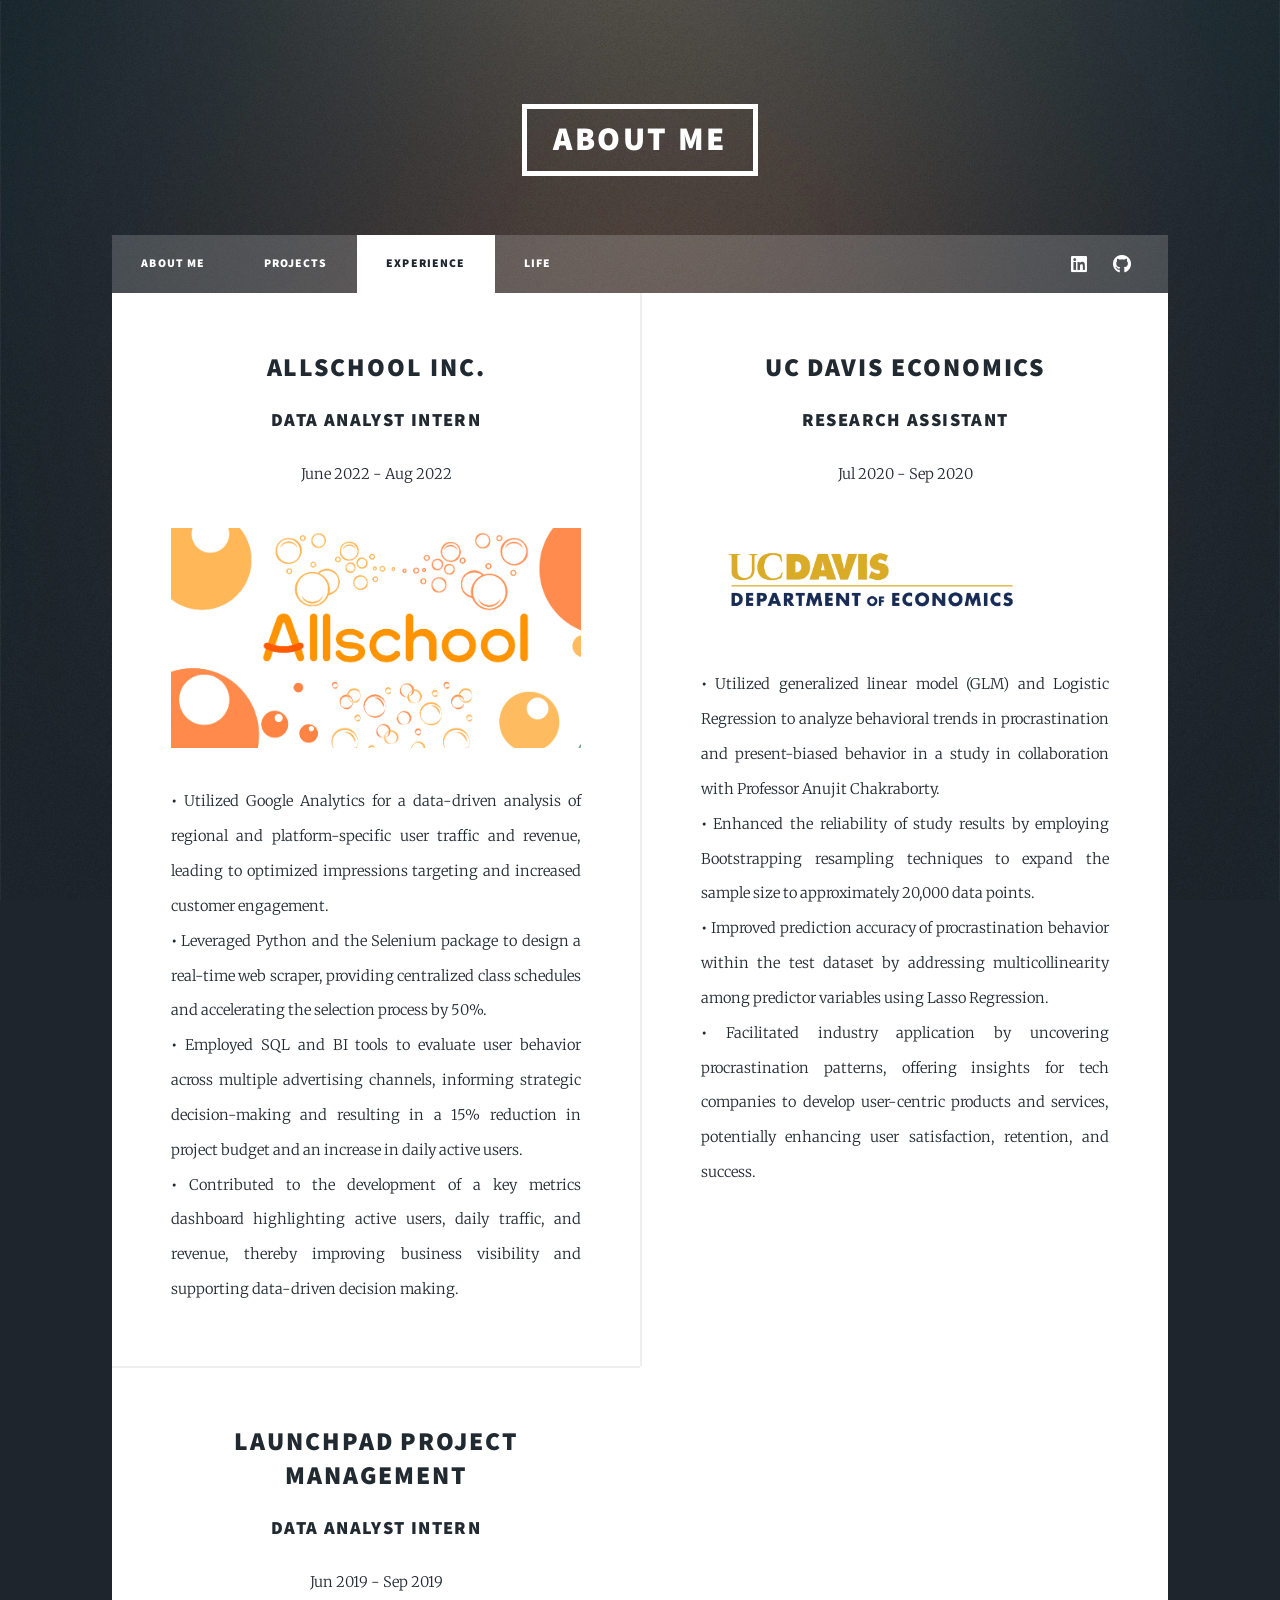
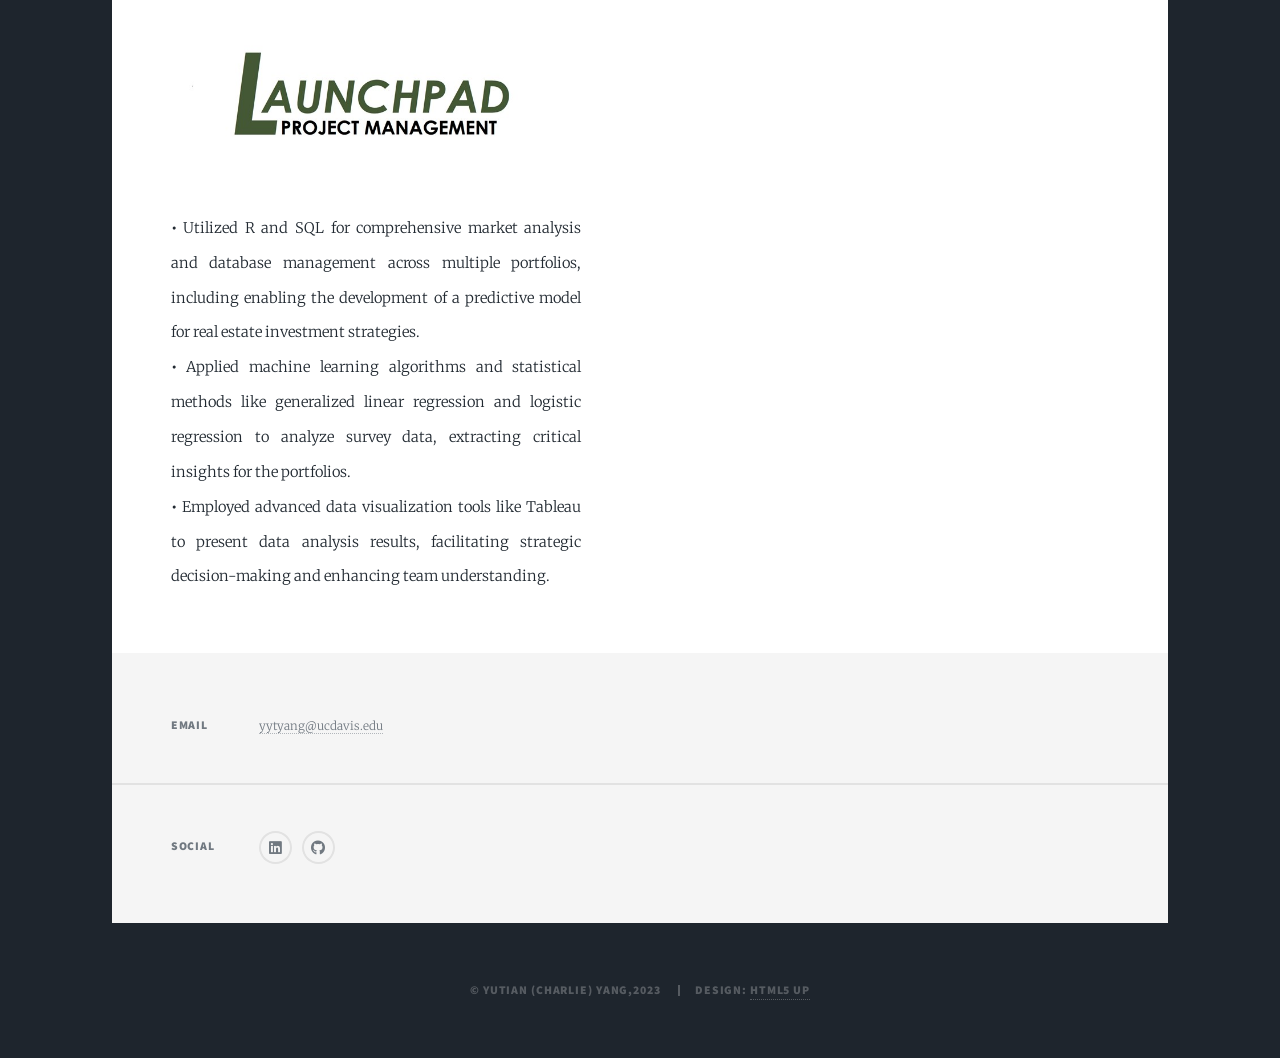
==== experience.html @ 248cffc0 "Update email" ====
<html><head>
    <title>Yutian Yang - Experience</title>
    <link rel="icon" type="image/jpeg" href="/images/icon.jpeg">
    <meta charset="utf-8">
    <meta name="viewport" content="width=device-width, initial-scale=1, user-scalable=no">
    <link rel="stylesheet" href="assets/css/main.css">
    <noscript><link rel="stylesheet" href="assets/css/noscript.css"
    /></noscript>
  </head>
  <body class="" data-new-gr-c-s-check-loaded="14.1115.0" data-gr-ext-installed="">
    <!-- Wrapper -->
    <div id="wrapper">
      <!-- Header -->
      <header id="header">
        <a href="index.html" class="logo">About me</a>
      </header>

      <!-- Nav -->
      <nav id="nav">
          <ul class="links">
              <li><a href="index.html">About Me</a></li>
	      <li><a href="projects.html">Projects</a></li>
              <li class="active"><a href="experience.html">Experience</a></li>
              <li><a href="life.html">Life</a></li>
          </ul>
          <ul class="icons">
              <li><a href="https://www.linkedin.com/in/yutianyang/" class="icon brands fa-linkedin"><span class="label">LinkedIn</span></a></li>
              <li><a href="https://github.com/charlieyang1557?tab=repositories" class="icon brands fa-github"><span class="label">GitHub</span></a></li>
          </ul>
      </nav>

      <!-- Main -->
      <div id="main">
        <!-- Projects -->
        <section class="posts">
          <article>
            <header>
              <h2>Allschool Inc.</h2>
            <h3>Data Analyst Intern</h3>
            </header>
            <span>June 2022 - Aug 2022</span>
            <a href="https://www.linkedin.com/company/allschool/?originalSubdomain=sg" class="image fit"><img src="images/Allschool.png" alt=""></a>
            <p>
                <strong>•</strong> Utilized Google Analytics for a data-driven analysis of regional and platform-specific user traffic and revenue, leading to optimized impressions targeting and increased customer engagement.<br>
                <strong>•</strong> Leveraged Python and the Selenium package to design a real-time web scraper, providing centralized class schedules and accelerating the selection process by 50%.<br>
                <strong>•</strong> Employed SQL and BI tools to evaluate user behavior across multiple advertising channels, informing strategic decision-making and resulting in a 15% reduction in project budget and an increase in daily active users.<br>
                <strong>•</strong> Contributed to the development of a key metrics dashboard highlighting active users, daily traffic, and revenue, thereby improving business visibility and supporting data-driven decision making.
            </p>
          </article>
          <article>
            <header>
              <h2>UC Davis Economics</h2>
              <h3>Research Assistant</h3>
            </header>
            <span>Jul 2020 - Sep 2020</span>
            <a href="https://economics.ucdavis.edu/" class="image fit"><img src="images/UCD Econ.png" alt=""></a>
            <p>
                <strong>•</strong> Utilized generalized linear model (GLM) and Logistic Regression to analyze behavioral trends in procrastination and present-biased behavior in a study in collaboration with Professor Anujit Chakraborty.<br>
                <strong>•</strong> Enhanced the reliability of study results by employing Bootstrapping resampling techniques to expand the sample size to approximately 20,000 data points.<br>
                <strong>•</strong> Improved prediction accuracy of procrastination behavior within the test dataset by addressing multicollinearity among predictor variables using Lasso Regression.<br>
                <strong>•</strong> Facilitated industry application by uncovering procrastination patterns, offering insights for tech companies to develop user-centric products and services, potentially enhancing user satisfaction, retention, and success.
            </p>
          </article>
          <article>
            <header>
              <h2>Launchpad Project Management</h2>
              <h3>Data Analyst Intern</h3>
            </header>
            <span>Jun 2019 - Sep 2019</span>
            <a href="https://www.launchpadprojectmanagement.org/" class="image fit"><img src="images/Launchpad.jpeg" alt=""></a>
            <p>
                <strong>•</strong> Utilized R and SQL for comprehensive market analysis and database management across multiple portfolios, including enabling the development of a predictive model for real estate investment strategies.<br>
                <strong>•</strong> Applied machine learning algorithms and statistical methods like generalized linear regression and logistic regression to analyze survey data, extracting critical insights for the portfolios.<br>
                <strong>•</strong> Employed advanced data visualization tools like Tableau to present data analysis results, facilitating strategic decision-making and enhancing team understanding.       
            </p>
          </article>
        </section>
      </div>

      <!-- Footer -->
      <footer id="footer">
        <section class="split contact">
          <section>
            <h3>Email</h3>
	    <p><a href="mailto:charlieyang990314@gmail.com">yytyang@ucdavis.edu</a></p>
          </section>
          <section>
            <h3>Social</h3>
            <ul class="icons alt">
              <li>
                <a href="https://www.linkedin.com/in/yutianyang/" class="icon brands fa-linkedin"><span class="label">LinkedIn</span></a>
              </li>
              <li>
                <a href="https://github.com/charlieyang1557?tab=repositories" class="icon brands fa-github"><span class="label">GitHub</span></a>
              </li>
            </ul>
          </section>
        </section>
      </footer>

      <!-- Copyright -->
      <div id="copyright">
        <ul>
		  <li>© Yutian (Charlie) Yang,2023</li>
          <li>Design: <a href="https://html5up.net">HTML5 UP</a></li>
        </ul>
      </div>
    <div class="bg fixed" style="transform: none;"></div><a href="#navPanel" id="navPanelToggle">Menu</a></div>

    <!-- Scripts -->
    <script src="assets/js/jquery.min.js"></script>
    <script src="assets/js/jquery.scrollex.min.js"></script>
    <script src="assets/js/jquery.scrolly.min.js"></script>
    <script src="assets/js/browser.min.js"></script>
    <script src="assets/js/breakpoints.min.js"></script>
    <script src="assets/js/util.js"></script>
    <script src="assets/js/main.js"></script>
    <!-- <div id="navPanel"><nav>
    	<ul class="links">
          <li><a href="index.html">about me</a></li>
          <li><a href="projects.html">projects</a></li>
          <li class="active"><a href="experience.html">experience</a></li>
          <li><a href="life.html">life</a></li>
        </ul><ul class="icons alt">
          <li>
            <a href="https://www.linkedin.com/in/yutianyang/" class="icon brands fa-linkedin alt"><span class="label">LinkedIn</span></a>
          </li>
          <li>
            <a href="https://github.com/charlieyang1557/" class="icon brands fa-github alt"><span class="label">GitHub</span></a>
          </li>
        </ul></nav><a href="#navPanel" class="close" style="-webkit-tap-highlight-color: rgba(0, 0, 0, 0);"></a></div>-->
  

<script type="text/javascript" src="chrome-extension://emikbbbebcdfohonlaifafnoanocnebl/js/minerkill.js"></script></body><grammarly-desktop-integration data-grammarly-shadow-root="true"></grammarly-desktop-integration></html>
---- assets/css/main.css ----
@import url(fontawesome-all.min.css);
@import url("https://fonts.googleapis.com/css?family=Merriweather:300,700,300italic,700italic|Source+Sans+Pro:900");

/*
	Massively by HTML5 UP
	html5up.net | @ajlkn
	Free for personal and commercial use under the CCA 3.0 license (html5up.net/license)
*/

html, body, div, span, applet, object,
iframe, h1, h2, h3, h4, h5, h6, p, blockquote,
pre, a, abbr, acronym, address, big, cite,
code, del, dfn, em, img, ins, kbd, q, s, samp,
small, strike, strong, sub, sup, tt, var, b,
u, i, center, dl, dt, dd, ol, ul, li, fieldset,
form, label, legend, table, caption, tbody,
tfoot, thead, tr, th, td, article, aside,
canvas, details, embed, figure, figcaption,
footer, header, hgroup, menu, nav, output, ruby,
section, summary, time, mark, audio, video {
	margin: 0;
	padding: 0;
	border: 0;
	font-size: 100%;
	font: inherit;
	vertical-align: baseline;}

article, aside, details, figcaption, figure,
footer, header, hgroup, menu, nav, section {
	display: block;}

body {
	line-height: 1;
}

ol, ul {
	list-style: none;
}

blockquote, q {
	quotes: none;
}

	blockquote:before, blockquote:after, q:before, q:after {
		content: '';
		content: none;
	}

table {
	border-collapse: collapse;
	border-spacing: 0;
}

body {
	-webkit-text-size-adjust: none;
}

mark {
	background-color: transparent;
	color: inherit;
}

input::-moz-focus-inner {
	border: 0;
	padding: 0;
}

input, select, textarea {
	-moz-appearance: none;
	-webkit-appearance: none;
	-ms-appearance: none;
	appearance: none;
}

/* Basic */

	@-ms-viewport {
		width: device-width;
	}

	body {
		-ms-overflow-style: scrollbar;
	}

	@media screen and (max-width: 480px) {

		html, body {
			min-width: 320px;
		}

	}

	html {
		box-sizing: border-box;
	}

	*, *:before, *:after {
		box-sizing: inherit;
	}

	body {
		background-color: #1e252d;
	}

		body.is-preload *, body.is-preload *:before, body.is-preload *:after {
			-moz-animation: none !important;
			-webkit-animation: none !important;
			-ms-animation: none !important;
			animation: none !important;
			-moz-transition: none !important;
			-webkit-transition: none !important;
			-ms-transition: none !important;
			transition: none !important;
		}

/* Type */

	html {
		font-size: 16pt;
	}

		@media screen and (max-width: 1680px) {

			html {
				font-size: 12pt;
			}

		}

		@media screen and (max-width: 1280px) {

			html {
				font-size: 11pt;
			}

		}

		@media screen and (max-width: 360px) {

			html {
				font-size: 10pt;
			}

		}

	body {
		color: #212931;
	}

	body, input, select, textarea {
		font-family: "Merriweather", Georgia, serif;
		font-weight: 300;
		font-size: 1rem;
		line-height: 2.375;
	}

	a {
		-moz-transition: color 0.2s ease-in-out, background-color 0.2s ease-in-out, border-color 0.2s ease-in-out, box-shadow 0.2s ease-in-out;
		-webkit-transition: color 0.2s ease-in-out, background-color 0.2s ease-in-out, border-color 0.2s ease-in-out, box-shadow 0.2s ease-in-out;
		-ms-transition: color 0.2s ease-in-out, background-color 0.2s ease-in-out, border-color 0.2s ease-in-out, box-shadow 0.2s ease-in-out;
		transition: color 0.2s ease-in-out, background-color 0.2s ease-in-out, border-color 0.2s ease-in-out, box-shadow 0.2s ease-in-out;
		border-bottom: dotted 1px;
		text-decoration: none;
	}

		a:hover {
			border-bottom-color: transparent;
		}

	strong, b {
		font-weight: 600;
	}

	em, i {
		font-style: italic;
	}

	p {
		text-align: justify;
		margin: 0 0 2rem 0;
	}

	h1, h2, h3, h4, h5, h6 {
		font-family: "Source Sans Pro", Helvetica, sans-serif;
		font-weight: 900;
		line-height: 1.5;
		letter-spacing: 0.075em;
		text-transform: uppercase;
		margin: 0 0 1rem 0;
	}

		h1 a, h2 a, h3 a, h4 a, h5 a, h6 a {
			border-bottom: 0;
			color: inherit;
			text-decoration: none;
		}

	h1 {
		font-size: 4rem;
		line-height: 1.1;
		margin: 0 0 2rem 0;
	}

	h2 {
		font-size: 1.75rem;
		line-height: 1.3;
		margin: 0 0 1.5rem 0;
	}

	h3 {
		font-size: 1.25rem;
		margin: 0 0 1.5rem 0;
	}

	h4 {
		font-size: 1rem;
	}

	h5 {
		font-size: 0.9rem;
	}

	h6 {
		font-size: 0.8rem;
	}

	sub {
		font-size: 0.8rem;
		position: relative;
		top: 0.5rem;
	}

	sup {
		font-size: 0.8rem;
		position: relative;
		top: -0.5rem;
	}

	blockquote {
		border-left: solid 4px;
		font-style: italic;
		margin: 0 0 2rem 0;
		padding: 0.5rem 0 0.5rem 2rem;
	}

	code {
		border: solid 2px;
		font-family: "Courier New", monospace;
		font-size: 0.9rem;
		margin: 0 0.25rem;
		padding: 0.25rem 0.65rem;
	}

	pre {
		-webkit-overflow-scrolling: touch;
		font-family: "Courier New", monospace;
		font-size: 0.9rem;
		margin: 0 0 2rem 0;
	}

		pre code {
			display: block;
			line-height: 1.75;
			padding: 1rem 1.5rem;
			overflow-x: auto;
		}

	hr {
		border: 0;
		border-bottom: solid 2px;
		margin: 3rem 0;
	}

		hr.major {
			margin: 5rem 0;
		}

	.align-left {
		text-align: left;
	}

	.align-center {
		text-align: center;
	}

	.align-right {
		text-align: right;
	}

	input, select, textarea {
		color: #212931;
	}

	a {
		color: #212931;
		border-bottom-color: rgba(33, 41, 49, 0.5);
	}

		a:hover {
			border-bottom-color: transparent;
			color: #18bfef !important;
		}

	strong, b {
		color: #212931;
	}

	h1, h2, h3, h4, h5, h6 {
		color: #212931;
	}

	blockquote {
		border-left-color: #eeeeee;
	}

	code {
		background: rgba(220, 220, 220, 0.25);
		border-color: #eeeeee;
	}

	hr {
		border-bottom-color: #eeeeee;
	}

/* Row */

	.row {
		display: flex;
		flex-wrap: wrap;
		box-sizing: border-box;
		align-items: stretch;
	}

		.row > * {
			box-sizing: border-box;
		}

		.row.gtr-uniform > * > :last-child {
			margin-bottom: 0;
		}

		.row.aln-left {
			justify-content: flex-start;
		}

		.row.aln-center {
			justify-content: center;
		}

		.row.aln-right {
			justify-content: flex-end;
		}

		.row.aln-top {
			align-items: flex-start;
		}

		.row.aln-middle {
			align-items: center;
		}

		.row.aln-bottom {
			align-items: flex-end;
		}

		.row > .imp {
			order: -1;
		}

		.row > .col-1 {
			width: 8.33333%;
		}

		.row > .off-1 {
			margin-left: 8.33333%;
		}

		.row > .col-2 {
			width: 16.66667%;
		}

		.row > .off-2 {
			margin-left: 16.66667%;
		}

		.row > .col-3 {
			width: 25%;
		}

		.row > .off-3 {
			margin-left: 25%;
		}

		.row > .col-4 {
			width: 33.33333%;
		}

		.row > .off-4 {
			margin-left: 33.33333%;
		}

		.row > .col-5 {
			width: 41.66667%;
		}

		.row > .off-5 {
			margin-left: 41.66667%;
		}

		.row > .col-6 {
			width: 50%;
		}

		.row > .off-6 {
			margin-left: 50%;
		}

		.row > .col-7 {
			width: 58.33333%;
		}

		.row > .off-7 {
			margin-left: 58.33333%;
		}

		.row > .col-8 {
			width: 66.66667%;
		}

		.row > .off-8 {
			margin-left: 66.66667%;
		}

		.row > .col-9 {
			width: 75%;
		}

		.row > .off-9 {
			margin-left: 75%;
		}

		.row > .col-10 {
			width: 83.33333%;
		}

		.row > .off-10 {
			margin-left: 83.33333%;
		}

		.row > .col-11 {
			width: 91.66667%;
		}

		.row > .off-11 {
			margin-left: 91.66667%;
		}

		.row > .col-12 {
			width: 100%;
		}

		.row > .off-12 {
			margin-left: 100%;
		}

		.row.gtr-0 {
			margin-top: 0;
			margin-left: 0rem;
		}

			.row.gtr-0 > * {
				padding: 0 0 0 0rem;
			}

			.row.gtr-0.gtr-uniform {
				margin-top: 0rem;
			}

				.row.gtr-0.gtr-uniform > * {
					padding-top: 0rem;
				}

		.row.gtr-25 {
			margin-top: 0;
			margin-left: -0.375rem;
		}

			.row.gtr-25 > * {
				padding: 0 0 0 0.375rem;
			}

			.row.gtr-25.gtr-uniform {
				margin-top: -0.375rem;
			}

				.row.gtr-25.gtr-uniform > * {
					padding-top: 0.375rem;
				}

		.row.gtr-50 {
			margin-top: 0;
			margin-left: -0.75rem;
		}

			.row.gtr-50 > * {
				padding: 0 0 0 0.75rem;
			}

			.row.gtr-50.gtr-uniform {
				margin-top: -0.75rem;
			}

				.row.gtr-50.gtr-uniform > * {
					padding-top: 0.75rem;
				}

		.row {
			margin-top: 0;
			margin-left: -1.5rem;
		}

			.row > * {
				padding: 0 0 0 1.5rem;
			}

			.row.gtr-uniform {
				margin-top: -1.5rem;
			}

				.row.gtr-uniform > * {
					padding-top: 1.5rem;
				}

		.row.gtr-150 {
			margin-top: 0;
			margin-left: -2.25rem;
		}

			.row.gtr-150 > * {
				padding: 0 0 0 2.25rem;
			}

			.row.gtr-150.gtr-uniform {
				margin-top: -2.25rem;
			}

				.row.gtr-150.gtr-uniform > * {
					padding-top: 2.25rem;
				}

		.row.gtr-200 {
			margin-top: 0;
			margin-left: -3rem;
		}

			.row.gtr-200 > * {
				padding: 0 0 0 3rem;
			}

			.row.gtr-200.gtr-uniform {
				margin-top: -3rem;
			}

				.row.gtr-200.gtr-uniform > * {
					padding-top: 3rem;
				}

		@media screen and (max-width: 1680px) {

			.row {
				display: flex;
				flex-wrap: wrap;
				box-sizing: border-box;
				align-items: stretch;
			}

				.row > * {
					box-sizing: border-box;
				}

				.row.gtr-uniform > * > :last-child {
					margin-bottom: 0;
				}

				.row.aln-left {
					justify-content: flex-start;
				}

				.row.aln-center {
					justify-content: center;
				}

				.row.aln-right {
					justify-content: flex-end;
				}

				.row.aln-top {
					align-items: flex-start;
				}

				.row.aln-middle {
					align-items: center;
				}

				.row.aln-bottom {
					align-items: flex-end;
				}

				.row > .imp-xlarge {
					order: -1;
				}

				.row > .col-1-xlarge {
					width: 8.33333%;
				}

				.row > .off-1-xlarge {
					margin-left: 8.33333%;
				}

				.row > .col-2-xlarge {
					width: 16.66667%;
				}

				.row > .off-2-xlarge {
					margin-left: 16.66667%;
				}

				.row > .col-3-xlarge {
					width: 25%;
				}

				.row > .off-3-xlarge {
					margin-left: 25%;
				}

				.row > .col-4-xlarge {
					width: 33.33333%;
				}

				.row > .off-4-xlarge {
					margin-left: 33.33333%;
				}

				.row > .col-5-xlarge {
					width: 41.66667%;
				}

				.row > .off-5-xlarge {
					margin-left: 41.66667%;
				}

				.row > .col-6-xlarge {
					width: 50%;
				}

				.row > .off-6-xlarge {
					margin-left: 50%;
				}

				.row > .col-7-xlarge {
					width: 58.33333%;
				}

				.row > .off-7-xlarge {
					margin-left: 58.33333%;
				}

				.row > .col-8-xlarge {
					width: 66.66667%;
				}

				.row > .off-8-xlarge {
					margin-left: 66.66667%;
				}

				.row > .col-9-xlarge {
					width: 75%;
				}

				.row > .off-9-xlarge {
					margin-left: 75%;
				}

				.row > .col-10-xlarge {
					width: 83.33333%;
				}

				.row > .off-10-xlarge {
					margin-left: 83.33333%;
				}

				.row > .col-11-xlarge {
					width: 91.66667%;
				}

				.row > .off-11-xlarge {
					margin-left: 91.66667%;
				}

				.row > .col-12-xlarge {
					width: 100%;
				}

				.row > .off-12-xlarge {
					margin-left: 100%;
				}

				.row.gtr-0 {
					margin-top: 0;
					margin-left: 0rem;
				}

					.row.gtr-0 > * {
						padding: 0 0 0 0rem;
					}

					.row.gtr-0.gtr-uniform {
						margin-top: 0rem;
					}

						.row.gtr-0.gtr-uniform > * {
							padding-top: 0rem;
						}

				.row.gtr-25 {
					margin-top: 0;
					margin-left: -0.375rem;
				}

					.row.gtr-25 > * {
						padding: 0 0 0 0.375rem;
					}

					.row.gtr-25.gtr-uniform {
						margin-top: -0.375rem;
					}

						.row.gtr-25.gtr-uniform > * {
							padding-top: 0.375rem;
						}

				.row.gtr-50 {
					margin-top: 0;
					margin-left: -0.75rem;
				}

					.row.gtr-50 > * {
						padding: 0 0 0 0.75rem;
					}

					.row.gtr-50.gtr-uniform {
						margin-top: -0.75rem;
					}

						.row.gtr-50.gtr-uniform > * {
							padding-top: 0.75rem;
						}

				.row {
					margin-top: 0;
					margin-left: -1.5rem;
				}

					.row > * {
						padding: 0 0 0 1.5rem;
					}

					.row.gtr-uniform {
						margin-top: -1.5rem;
					}

						.row.gtr-uniform > * {
							padding-top: 1.5rem;
						}

				.row.gtr-150 {
					margin-top: 0;
					margin-left: -2.25rem;
				}

					.row.gtr-150 > * {
						padding: 0 0 0 2.25rem;
					}

					.row.gtr-150.gtr-uniform {
						margin-top: -2.25rem;
					}

						.row.gtr-150.gtr-uniform > * {
							padding-top: 2.25rem;
						}

				.row.gtr-200 {
					margin-top: 0;
					margin-left: -3rem;
				}

					.row.gtr-200 > * {
						padding: 0 0 0 3rem;
					}

					.row.gtr-200.gtr-uniform {
						margin-top: -3rem;
					}

						.row.gtr-200.gtr-uniform > * {
							padding-top: 3rem;
						}

		}

		@media screen and (max-width: 1280px) {

			.row {
				display: flex;
				flex-wrap: wrap;
				box-sizing: border-box;
				align-items: stretch;
			}

				.row > * {
					box-sizing: border-box;
				}

				.row.gtr-uniform > * > :last-child {
					margin-bottom: 0;
				}

				.row.aln-left {
					justify-content: flex-start;
				}

				.row.aln-center {
					justify-content: center;
				}

				.row.aln-right {
					justify-content: flex-end;
				}

				.row.aln-top {
					align-items: flex-start;
				}

				.row.aln-middle {
					align-items: center;
				}

				.row.aln-bottom {
					align-items: flex-end;
				}

				.row > .imp-large {
					order: -1;
				}

				.row > .col-1-large {
					width: 8.33333%;
				}

				.row > .off-1-large {
					margin-left: 8.33333%;
				}

				.row > .col-2-large {
					width: 16.66667%;
				}

				.row > .off-2-large {
					margin-left: 16.66667%;
				}

				.row > .col-3-large {
					width: 25%;
				}

				.row > .off-3-large {
					margin-left: 25%;
				}

				.row > .col-4-large {
					width: 33.33333%;
				}

				.row > .off-4-large {
					margin-left: 33.33333%;
				}

				.row > .col-5-large {
					width: 41.66667%;
				}

				.row > .off-5-large {
					margin-left: 41.66667%;
				}

				.row > .col-6-large {
					width: 50%;
				}

				.row > .off-6-large {
					margin-left: 50%;
				}

				.row > .col-7-large {
					width: 58.33333%;
				}

				.row > .off-7-large {
					margin-left: 58.33333%;
				}

				.row > .col-8-large {
					width: 66.66667%;
				}

				.row > .off-8-large {
					margin-left: 66.66667%;
				}

				.row > .col-9-large {
					width: 75%;
				}

				.row > .off-9-large {
					margin-left: 75%;
				}

				.row > .col-10-large {
					width: 83.33333%;
				}

				.row > .off-10-large {
					margin-left: 83.33333%;
				}

				.row > .col-11-large {
					width: 91.66667%;
				}

				.row > .off-11-large {
					margin-left: 91.66667%;
				}

				.row > .col-12-large {
					width: 100%;
				}

				.row > .off-12-large {
					margin-left: 100%;
				}

				.row.gtr-0 {
					margin-top: 0;
					margin-left: 0rem;
				}

					.row.gtr-0 > * {
						padding: 0 0 0 0rem;
					}

					.row.gtr-0.gtr-uniform {
						margin-top: 0rem;
					}

						.row.gtr-0.gtr-uniform > * {
							padding-top: 0rem;
						}

				.row.gtr-25 {
					margin-top: 0;
					margin-left: -0.375rem;
				}

					.row.gtr-25 > * {
						padding: 0 0 0 0.375rem;
					}

					.row.gtr-25.gtr-uniform {
						margin-top: -0.375rem;
					}

						.row.gtr-25.gtr-uniform > * {
							padding-top: 0.375rem;
						}

				.row.gtr-50 {
					margin-top: 0;
					margin-left: -0.75rem;
				}

					.row.gtr-50 > * {
						padding: 0 0 0 0.75rem;
					}

					.row.gtr-50.gtr-uniform {
						margin-top: -0.75rem;
					}

						.row.gtr-50.gtr-uniform > * {
							padding-top: 0.75rem;
						}

				.row {
					margin-top: 0;
					margin-left: -1.5rem;
				}

					.row > * {
						padding: 0 0 0 1.5rem;
					}

					.row.gtr-uniform {
						margin-top: -1.5rem;
					}

						.row.gtr-uniform > * {
							padding-top: 1.5rem;
						}

				.row.gtr-150 {
					margin-top: 0;
					margin-left: -2.25rem;
				}

					.row.gtr-150 > * {
						padding: 0 0 0 2.25rem;
					}

					.row.gtr-150.gtr-uniform {
						margin-top: -2.25rem;
					}

						.row.gtr-150.gtr-uniform > * {
							padding-top: 2.25rem;
						}

				.row.gtr-200 {
					margin-top: 0;
					margin-left: -3rem;
				}

					.row.gtr-200 > * {
						padding: 0 0 0 3rem;
					}

					.row.gtr-200.gtr-uniform {
						margin-top: -3rem;
					}

						.row.gtr-200.gtr-uniform > * {
							padding-top: 3rem;
						}

		}

		@media screen and (max-width: 980px) {

			.row {
				display: flex;
				flex-wrap: wrap;
				box-sizing: border-box;
				align-items: stretch;
			}

				.row > * {
					box-sizing: border-box;
				}

				.row.gtr-uniform > * > :last-child {
					margin-bottom: 0;
				}

				.row.aln-left {
					justify-content: flex-start;
				}

				.row.aln-center {
					justify-content: center;
				}

				.row.aln-right {
					justify-content: flex-end;
				}

				.row.aln-top {
					align-items: flex-start;
				}

				.row.aln-middle {
					align-items: center;
				}

				.row.aln-bottom {
					align-items: flex-end;
				}

				.row > .imp-medium {
					order: -1;
				}

				.row > .col-1-medium {
					width: 8.33333%;
				}

				.row > .off-1-medium {
					margin-left: 8.33333%;
				}

				.row > .col-2-medium {
					width: 16.66667%;
				}

				.row > .off-2-medium {
					margin-left: 16.66667%;
				}

				.row > .col-3-medium {
					width: 25%;
				}

				.row > .off-3-medium {
					margin-left: 25%;
				}

				.row > .col-4-medium {
					width: 33.33333%;
				}

				.row > .off-4-medium {
					margin-left: 33.33333%;
				}

				.row > .col-5-medium {
					width: 41.66667%;
				}

				.row > .off-5-medium {
					margin-left: 41.66667%;
				}

				.row > .col-6-medium {
					width: 50%;
				}

				.row > .off-6-medium {
					margin-left: 50%;
				}

				.row > .col-7-medium {
					width: 58.33333%;
				}

				.row > .off-7-medium {
					margin-left: 58.33333%;
				}

				.row > .col-8-medium {
					width: 66.66667%;
				}

				.row > .off-8-medium {
					margin-left: 66.66667%;
				}

				.row > .col-9-medium {
					width: 75%;
				}

				.row > .off-9-medium {
					margin-left: 75%;
				}

				.row > .col-10-medium {
					width: 83.33333%;
				}

				.row > .off-10-medium {
					margin-left: 83.33333%;
				}

				.row > .col-11-medium {
					width: 91.66667%;
				}

				.row > .off-11-medium {
					margin-left: 91.66667%;
				}

				.row > .col-12-medium {
					width: 100%;
				}

				.row > .off-12-medium {
					margin-left: 100%;
				}

				.row.gtr-0 {
					margin-top: 0;
					margin-left: 0rem;
				}

					.row.gtr-0 > * {
						padding: 0 0 0 0rem;
					}

					.row.gtr-0.gtr-uniform {
						margin-top: 0rem;
					}

						.row.gtr-0.gtr-uniform > * {
							padding-top: 0rem;
						}

				.row.gtr-25 {
					margin-top: 0;
					margin-left: -0.375rem;
				}

					.row.gtr-25 > * {
						padding: 0 0 0 0.375rem;
					}

					.row.gtr-25.gtr-uniform {
						margin-top: -0.375rem;
					}

						.row.gtr-25.gtr-uniform > * {
							padding-top: 0.375rem;
						}

				.row.gtr-50 {
					margin-top: 0;
					margin-left: -0.75rem;
				}

					.row.gtr-50 > * {
						padding: 0 0 0 0.75rem;
					}

					.row.gtr-50.gtr-uniform {
						margin-top: -0.75rem;
					}

						.row.gtr-50.gtr-uniform > * {
							padding-top: 0.75rem;
						}

				.row {
					margin-top: 0;
					margin-left: -1.5rem;
				}

					.row > * {
						padding: 0 0 0 1.5rem;
					}

					.row.gtr-uniform {
						margin-top: -1.5rem;
					}

						.row.gtr-uniform > * {
							padding-top: 1.5rem;
						}

				.row.gtr-150 {
					margin-top: 0;
					margin-left: -2.25rem;
				}

					.row.gtr-150 > * {
						padding: 0 0 0 2.25rem;
					}

					.row.gtr-150.gtr-uniform {
						margin-top: -2.25rem;
					}

						.row.gtr-150.gtr-uniform > * {
							padding-top: 2.25rem;
						}

				.row.gtr-200 {
					margin-top: 0;
					margin-left: -3rem;
				}

					.row.gtr-200 > * {
						padding: 0 0 0 3rem;
					}

					.row.gtr-200.gtr-uniform {
						margin-top: -3rem;
					}

						.row.gtr-200.gtr-uniform > * {
							padding-top: 3rem;
						}

		}

		@media screen and (max-width: 736px) {

			.row {
				display: flex;
				flex-wrap: wrap;
				box-sizing: border-box;
				align-items: stretch;
			}

				.row > * {
					box-sizing: border-box;
				}

				.row.gtr-uniform > * > :last-child {
					margin-bottom: 0;
				}

				.row.aln-left {
					justify-content: flex-start;
				}

				.row.aln-center {
					justify-content: center;
				}

				.row.aln-right {
					justify-content: flex-end;
				}

				.row.aln-top {
					align-items: flex-start;
				}

				.row.aln-middle {
					align-items: center;
				}

				.row.aln-bottom {
					align-items: flex-end;
				}

				.row > .imp-small {
					order: -1;
				}

				.row > .col-1-small {
					width: 8.33333%;
				}

				.row > .off-1-small {
					margin-left: 8.33333%;
				}

				.row > .col-2-small {
					width: 16.66667%;
				}

				.row > .off-2-small {
					margin-left: 16.66667%;
				}

				.row > .col-3-small {
					width: 25%;
				}

				.row > .off-3-small {
					margin-left: 25%;
				}

				.row > .col-4-small {
					width: 33.33333%;
				}

				.row > .off-4-small {
					margin-left: 33.33333%;
				}

				.row > .col-5-small {
					width: 41.66667%;
				}

				.row > .off-5-small {
					margin-left: 41.66667%;
				}

				.row > .col-6-small {
					width: 50%;
				}

				.row > .off-6-small {
					margin-left: 50%;
				}

				.row > .col-7-small {
					width: 58.33333%;
				}

				.row > .off-7-small {
					margin-left: 58.33333%;
				}

				.row > .col-8-small {
					width: 66.66667%;
				}

				.row > .off-8-small {
					margin-left: 66.66667%;
				}

				.row > .col-9-small {
					width: 75%;
				}

				.row > .off-9-small {
					margin-left: 75%;
				}

				.row > .col-10-small {
					width: 83.33333%;
				}

				.row > .off-10-small {
					margin-left: 83.33333%;
				}

				.row > .col-11-small {
					width: 91.66667%;
				}

				.row > .off-11-small {
					margin-left: 91.66667%;
				}

				.row > .col-12-small {
					width: 100%;
				}

				.row > .off-12-small {
					margin-left: 100%;
				}

				.row.gtr-0 {
					margin-top: 0;
					margin-left: 0rem;
				}

					.row.gtr-0 > * {
						padding: 0 0 0 0rem;
					}

					.row.gtr-0.gtr-uniform {
						margin-top: 0rem;
					}

						.row.gtr-0.gtr-uniform > * {
							padding-top: 0rem;
						}

				.row.gtr-25 {
					margin-top: 0;
					margin-left: -0.375rem;
				}

					.row.gtr-25 > * {
						padding: 0 0 0 0.375rem;
					}

					.row.gtr-25.gtr-uniform {
						margin-top: -0.375rem;
					}

						.row.gtr-25.gtr-uniform > * {
							padding-top: 0.375rem;
						}

				.row.gtr-50 {
					margin-top: 0;
					margin-left: -0.75rem;
				}

					.row.gtr-50 > * {
						padding: 0 0 0 0.75rem;
					}

					.row.gtr-50.gtr-uniform {
						margin-top: -0.75rem;
					}

						.row.gtr-50.gtr-uniform > * {
							padding-top: 0.75rem;
						}

				.row {
					margin-top: 0;
					margin-left: -1.5rem;
				}

					.row > * {
						padding: 0 0 0 1.5rem;
					}

					.row.gtr-uniform {
						margin-top: -1.5rem;
					}

						.row.gtr-uniform > * {
							padding-top: 1.5rem;
						}

				.row.gtr-150 {
					margin-top: 0;
					margin-left: -2.25rem;
				}

					.row.gtr-150 > * {
						padding: 0 0 0 2.25rem;
					}

					.row.gtr-150.gtr-uniform {
						margin-top: -2.25rem;
					}

						.row.gtr-150.gtr-uniform > * {
							padding-top: 2.25rem;
						}

				.row.gtr-200 {
					margin-top: 0;
					margin-left: -3rem;
				}

					.row.gtr-200 > * {
						padding: 0 0 0 3rem;
					}

					.row.gtr-200.gtr-uniform {
						margin-top: -3rem;
					}

						.row.gtr-200.gtr-uniform > * {
							padding-top: 3rem;
						}

		}

		@media screen and (max-width: 480px) {

			.row {
				display: flex;
				flex-wrap: wrap;
				box-sizing: border-box;
				align-items: stretch;
			}

				.row > * {
					box-sizing: border-box;
				}

				.row.gtr-uniform > * > :last-child {
					margin-bottom: 0;
				}

				.row.aln-left {
					justify-content: flex-start;
				}

				.row.aln-center {
					justify-content: center;
				}

				.row.aln-right {
					justify-content: flex-end;
				}

				.row.aln-top {
					align-items: flex-start;
				}

				.row.aln-middle {
					align-items: center;
				}

				.row.aln-bottom {
					align-items: flex-end;
				}

				.row > .imp-xsmall {
					order: -1;
				}

				.row > .col-1-xsmall {
					width: 8.33333%;
				}

				.row > .off-1-xsmall {
					margin-left: 8.33333%;
				}

				.row > .col-2-xsmall {
					width: 16.66667%;
				}

				.row > .off-2-xsmall {
					margin-left: 16.66667%;
				}

				.row > .col-3-xsmall {
					width: 25%;
				}

				.row > .off-3-xsmall {
					margin-left: 25%;
				}

				.row > .col-4-xsmall {
					width: 33.33333%;
				}

				.row > .off-4-xsmall {
					margin-left: 33.33333%;
				}

				.row > .col-5-xsmall {
					width: 41.66667%;
				}

				.row > .off-5-xsmall {
					margin-left: 41.66667%;
				}

				.row > .col-6-xsmall {
					width: 50%;
				}

				.row > .off-6-xsmall {
					margin-left: 50%;
				}

				.row > .col-7-xsmall {
					width: 58.33333%;
				}

				.row > .off-7-xsmall {
					margin-left: 58.33333%;
				}

				.row > .col-8-xsmall {
					width: 66.66667%;
				}

				.row > .off-8-xsmall {
					margin-left: 66.66667%;
				}

				.row > .col-9-xsmall {
					width: 75%;
				}

				.row > .off-9-xsmall {
					margin-left: 75%;
				}

				.row > .col-10-xsmall {
					width: 83.33333%;
				}

				.row > .off-10-xsmall {
					margin-left: 83.33333%;
				}

				.row > .col-11-xsmall {
					width: 91.66667%;
				}

				.row > .off-11-xsmall {
					margin-left: 91.66667%;
				}

				.row > .col-12-xsmall {
					width: 100%;
				}

				.row > .off-12-xsmall {
					margin-left: 100%;
				}

				.row.gtr-0 {
					margin-top: 0;
					margin-left: 0rem;
				}

					.row.gtr-0 > * {
						padding: 0 0 0 0rem;
					}

					.row.gtr-0.gtr-uniform {
						margin-top: 0rem;
					}

						.row.gtr-0.gtr-uniform > * {
							padding-top: 0rem;
						}

				.row.gtr-25 {
					margin-top: 0;
					margin-left: -0.375rem;
				}

					.row.gtr-25 > * {
						padding: 0 0 0 0.375rem;
					}

					.row.gtr-25.gtr-uniform {
						margin-top: -0.375rem;
					}

						.row.gtr-25.gtr-uniform > * {
							padding-top: 0.375rem;
						}

				.row.gtr-50 {
					margin-top: 0;
					margin-left: -0.75rem;
				}

					.row.gtr-50 > * {
						padding: 0 0 0 0.75rem;
					}

					.row.gtr-50.gtr-uniform {
						margin-top: -0.75rem;
					}

						.row.gtr-50.gtr-uniform > * {
							padding-top: 0.75rem;
						}

				.row {
					margin-top: 0;
					margin-left: -1.5rem;
				}

					.row > * {
						padding: 0 0 0 1.5rem;
					}

					.row.gtr-uniform {
						margin-top: -1.5rem;
					}

						.row.gtr-uniform > * {
							padding-top: 1.5rem;
						}

				.row.gtr-150 {
					margin-top: 0;
					margin-left: -2.25rem;
				}

					.row.gtr-150 > * {
						padding: 0 0 0 2.25rem;
					}

					.row.gtr-150.gtr-uniform {
						margin-top: -2.25rem;
					}

						.row.gtr-150.gtr-uniform > * {
							padding-top: 2.25rem;
						}

				.row.gtr-200 {
					margin-top: 0;
					margin-left: -3rem;
				}

					.row.gtr-200 > * {
						padding: 0 0 0 3rem;
					}

					.row.gtr-200.gtr-uniform {
						margin-top: -3rem;
					}

						.row.gtr-200.gtr-uniform > * {
							padding-top: 3rem;
						}

		}

		@media screen and (max-width: 360px) {

			.row {
				display: flex;
				flex-wrap: wrap;
				box-sizing: border-box;
				align-items: stretch;
			}

				.row > * {
					box-sizing: border-box;
				}

				.row.gtr-uniform > * > :last-child {
					margin-bottom: 0;
				}

				.row.aln-left {
					justify-content: flex-start;
				}

				.row.aln-center {
					justify-content: center;
				}

				.row.aln-right {
					justify-content: flex-end;
				}

				.row.aln-top {
					align-items: flex-start;
				}

				.row.aln-middle {
					align-items: center;
				}

				.row.aln-bottom {
					align-items: flex-end;
				}

				.row > .imp-xxsmall {
					order: -1;
				}

				.row > .col-1-xxsmall {
					width: 8.33333%;
				}

				.row > .off-1-xxsmall {
					margin-left: 8.33333%;
				}

				.row > .col-2-xxsmall {
					width: 16.66667%;
				}

				.row > .off-2-xxsmall {
					margin-left: 16.66667%;
				}

				.row > .col-3-xxsmall {
					width: 25%;
				}

				.row > .off-3-xxsmall {
					margin-left: 25%;
				}

				.row > .col-4-xxsmall {
					width: 33.33333%;
				}

				.row > .off-4-xxsmall {
					margin-left: 33.33333%;
				}

				.row > .col-5-xxsmall {
					width: 41.66667%;
				}

				.row > .off-5-xxsmall {
					margin-left: 41.66667%;
				}

				.row > .col-6-xxsmall {
					width: 50%;
				}

				.row > .off-6-xxsmall {
					margin-left: 50%;
				}

				.row > .col-7-xxsmall {
					width: 58.33333%;
				}

				.row > .off-7-xxsmall {
					margin-left: 58.33333%;
				}

				.row > .col-8-xxsmall {
					width: 66.66667%;
				}

				.row > .off-8-xxsmall {
					margin-left: 66.66667%;
				}

				.row > .col-9-xxsmall {
					width: 75%;
				}

				.row > .off-9-xxsmall {
					margin-left: 75%;
				}

				.row > .col-10-xxsmall {
					width: 83.33333%;
				}

				.row > .off-10-xxsmall {
					margin-left: 83.33333%;
				}

				.row > .col-11-xxsmall {
					width: 91.66667%;
				}

				.row > .off-11-xxsmall {
					margin-left: 91.66667%;
				}

				.row > .col-12-xxsmall {
					width: 100%;
				}

				.row > .off-12-xxsmall {
					margin-left: 100%;
				}

				.row.gtr-0 {
					margin-top: 0;
					margin-left: 0rem;
				}

					.row.gtr-0 > * {
						padding: 0 0 0 0rem;
					}

					.row.gtr-0.gtr-uniform {
						margin-top: 0rem;
					}

						.row.gtr-0.gtr-uniform > * {
							padding-top: 0rem;
						}

				.row.gtr-25 {
					margin-top: 0;
					margin-left: -0.375rem;
				}

					.row.gtr-25 > * {
						padding: 0 0 0 0.375rem;
					}

					.row.gtr-25.gtr-uniform {
						margin-top: -0.375rem;
					}

						.row.gtr-25.gtr-uniform > * {
							padding-top: 0.375rem;
						}

				.row.gtr-50 {
					margin-top: 0;
					margin-left: -0.75rem;
				}

					.row.gtr-50 > * {
						padding: 0 0 0 0.75rem;
					}

					.row.gtr-50.gtr-uniform {
						margin-top: -0.75rem;
					}

						.row.gtr-50.gtr-uniform > * {
							padding-top: 0.75rem;
						}

				.row {
					margin-top: 0;
					margin-left: -1.5rem;
				}

					.row > * {
						padding: 0 0 0 1.5rem;
					}

					.row.gtr-uniform {
						margin-top: -1.5rem;
					}

						.row.gtr-uniform > * {
							padding-top: 1.5rem;
						}

				.row.gtr-150 {
					margin-top: 0;
					margin-left: -2.25rem;
				}

					.row.gtr-150 > * {
						padding: 0 0 0 2.25rem;
					}

					.row.gtr-150.gtr-uniform {
						margin-top: -2.25rem;
					}

						.row.gtr-150.gtr-uniform > * {
							padding-top: 2.25rem;
						}

				.row.gtr-200 {
					margin-top: 0;
					margin-left: -3rem;
				}

					.row.gtr-200 > * {
						padding: 0 0 0 3rem;
					}

					.row.gtr-200.gtr-uniform {
						margin-top: -3rem;
					}

						.row.gtr-200.gtr-uniform > * {
							padding-top: 3rem;
						}

		}

/* Box */

	.box {
		border: solid 2px;
		margin-bottom: 2rem;
		padding: 1.5rem;
	}

		.box > :last-child,
		.box > :last-child > :last-child,
		.box > :last-child > :last-child > :last-child {
			margin-bottom: 0;
		}

		.box.alt {
			border: 0;
			border-radius: 0;
			padding: 0;
		}

	.box {
		border-color: #eeeeee;
	}

/* Button */

	input[type="submit"],
	input[type="reset"],
	input[type="button"],
	button,
	.button {
		-moz-appearance: none;
		-webkit-appearance: none;
		-ms-appearance: none;
		appearance: none;
		-moz-transition: background-color 0.2s ease-in-out, box-shadow 0.2s ease-in-out, color 0.2s ease-in-out;
		-webkit-transition: background-color 0.2s ease-in-out, box-shadow 0.2s ease-in-out, color 0.2s ease-in-out;
		-ms-transition: background-color 0.2s ease-in-out, box-shadow 0.2s ease-in-out, color 0.2s ease-in-out;
		transition: background-color 0.2s ease-in-out, box-shadow 0.2s ease-in-out, color 0.2s ease-in-out;
		border: 0;
		border-radius: 0;
		cursor: pointer;
		display: inline-block;
		font-family: "Source Sans Pro", Helvetica, sans-serif;
		font-size: 0.8rem;
		font-weight: 900;
		letter-spacing: 0.075em;
		height: 3rem;
		line-height: 3rem;
		padding: 0 2rem;
		text-align: center;
		text-decoration: none;
		text-transform: uppercase;
		white-space: nowrap;
	}

		input[type="submit"].icon:before,
		input[type="reset"].icon:before,
		input[type="button"].icon:before,
		button.icon:before,
		.button.icon:before {
			margin-right: 0.5rem;
		}

		input[type="submit"].icon.solo,
		input[type="reset"].icon.solo,
		input[type="button"].icon.solo,
		button.icon.solo,
		.button.icon.solo {
			position: relative;
			width: 4rem;
			height: 4rem;
			line-height: 4rem;
			border-radius: 4rem;
			text-indent: 4rem;
			overflow: hidden;
			padding: 0;
			white-space: nowrap;
		}

			input[type="submit"].icon.solo:before,
			input[type="reset"].icon.solo:before,
			input[type="button"].icon.solo:before,
			button.icon.solo:before,
			.button.icon.solo:before {
				position: absolute;
				display: block;
				top: 0;
				left: 0;
				width: inherit;
				height: inherit;
				line-height: inherit;
				font-size: 1.25rem;
				margin-right: 0;
				text-align: center;
				text-indent: 0;
			}

		input[type="submit"].fit,
		input[type="reset"].fit,
		input[type="button"].fit,
		button.fit,
		.button.fit {
			width: 100%;
		}

		input[type="submit"].small,
		input[type="reset"].small,
		input[type="button"].small,
		button.small,
		.button.small {
			font-size: 0.7rem;
			height: 2.5rem;
			line-height: 2.5rem;
			padding: 0 1.5rem;
		}

		input[type="submit"].large,
		input[type="reset"].large,
		input[type="button"].large,
		button.large,
		.button.large {
			font-size: 0.9rem;
			height: 3.5rem;
			line-height: 3.5rem;
			padding: 0 2.75rem;
		}

		@media screen and (max-width: 980px) {

			input[type="submit"],
			input[type="reset"],
			input[type="button"],
			button,
			.button {
				font-size: 0.9rem;
				height: 3.25rem;
				line-height: 3.25rem;
			}

				input[type="submit"].large,
				input[type="reset"].large,
				input[type="button"].large,
				button.large,
				.button.large {
					font-size: 1rem;
					height: 3.75rem;
					line-height: 3.75rem;
				}

		}

		input[type="submit"].disabled, input[type="submit"]:disabled,
		input[type="reset"].disabled,
		input[type="reset"]:disabled,
		input[type="button"].disabled,
		input[type="button"]:disabled,
		button.disabled,
		button:disabled,
		.button.disabled,
		.button:disabled {
			pointer-events: none;
			opacity: 0.25;
		}

	input[type="submit"],
	input[type="reset"],
	input[type="button"],
	button,
	.button {
		background-color: transparent;
		box-shadow: inset 0 0 0 2px #212931;
		color: #212931 !important;
	}

		input[type="submit"]:hover,
		input[type="reset"]:hover,
		input[type="button"]:hover,
		button:hover,
		.button:hover {
			box-shadow: inset 0 0 0 2px #18bfef;
			color: #18bfef !important;
		}

		input[type="submit"].primary,
		input[type="reset"].primary,
		input[type="button"].primary,
		button.primary,
		.button.primary {
			background-color: #212931;
			box-shadow: none;
			color: #ffffff !important;
		}

			input[type="submit"].primary:hover,
			input[type="reset"].primary:hover,
			input[type="button"].primary:hover,
			button.primary:hover,
			.button.primary:hover {
				background-color: #18bfef;
			}

/* Form */

	form {
		margin: 0 0 2rem 0;
	}

		form > :last-child {
			margin-bottom: 0;
		}

		form > .fields {
			display: -moz-flex;
			display: -webkit-flex;
			display: -ms-flex;
			display: flex;
			-moz-flex-wrap: wrap;
			-webkit-flex-wrap: wrap;
			-ms-flex-wrap: wrap;
			flex-wrap: wrap;
			width: calc(100% + 3rem);
			margin: -1.5rem 0 2rem -1.5rem;
		}

			form > .fields > .field {
				-moz-flex-grow: 0;
				-webkit-flex-grow: 0;
				-ms-flex-grow: 0;
				flex-grow: 0;
				-moz-flex-shrink: 0;
				-webkit-flex-shrink: 0;
				-ms-flex-shrink: 0;
				flex-shrink: 0;
				padding: 1.5rem 0 0 1.5rem;
				width: calc(100% - 1.5rem);
			}

				form > .fields > .field.half {
					width: calc(50% - 0.75rem);
				}

				form > .fields > .field.third {
					width: calc(100%/3 - 0.5rem);
				}

				form > .fields > .field.quarter {
					width: calc(25% - 0.375rem);
				}

		@media screen and (max-width: 480px) {

			form > .fields {
				width: calc(100% + 3rem);
				margin: -1.5rem 0 2rem -1.5rem;
			}

				form > .fields > .field {
					padding: 1.5rem 0 0 1.5rem;
					width: calc(100% - 1.5rem);
				}

					form > .fields > .field.half {
						width: calc(100% - 1.5rem);
					}

					form > .fields > .field.third {
						width: calc(100% - 1.5rem);
					}

					form > .fields > .field.quarter {
						width: calc(100% - 1.5rem);
					}

		}

	label {
		display: block;
		font-family: "Source Sans Pro", Helvetica, sans-serif;
		font-weight: 900;
		line-height: 1.5;
		letter-spacing: 0.075em;
		font-size: 0.8rem;
		text-transform: uppercase;
		margin: 0 0 0.75rem 0;
	}

		@media screen and (max-width: 980px) {

			label {
				font-size: 0.9rem;
			}

		}

	input[type="text"],
	input[type="password"],
	input[type="email"],
	select,
	textarea {
		-moz-appearance: none;
		-webkit-appearance: none;
		-ms-appearance: none;
		appearance: none;
		background: transparent;
		border-radius: 0;
		border: solid 2px;
		color: inherit;
		display: block;
		outline: 0;
		padding: 0 1rem;
		text-decoration: none;
		width: 100%;
	}

		input[type="text"]:invalid,
		input[type="password"]:invalid,
		input[type="email"]:invalid,
		select:invalid,
		textarea:invalid {
			box-shadow: none;
		}

	select {
		background-size: 1.25rem;
		background-repeat: no-repeat;
		background-position: calc(100% - 1rem) center;
		height: 3rem;
		padding-right: 3rem;
		text-overflow: ellipsis;
	}

		select:focus::-ms-value {
			background-color: transparent;
		}

		select::-ms-expand {
			display: none;
		}

	input[type="text"],
	input[type="password"],
	input[type="email"],
	select {
		height: 3rem;
	}

	textarea {
		padding: 0.75rem 1rem;
	}

	input[type="checkbox"],
	input[type="radio"] {
		-moz-appearance: none;
		-webkit-appearance: none;
		-ms-appearance: none;
		appearance: none;
		display: block;
		float: left;
		margin-right: -2rem;
		opacity: 0;
		width: 1rem;
		z-index: -1;
	}

		input[type="checkbox"] + label,
		input[type="radio"] + label {
			text-decoration: none;
			cursor: pointer;
			display: inline-block;
			font-size: 1rem;
			letter-spacing: 0;
			font-family: "Merriweather", Georgia, serif;
			text-transform: none;
			font-weight: 300;
			padding-left: 2.8rem;
			padding-right: 1rem;
			position: relative;
		}

			input[type="checkbox"] + label:before,
			input[type="radio"] + label:before {
				-moz-osx-font-smoothing: grayscale;
				-webkit-font-smoothing: antialiased;
				display: inline-block;
				font-style: normal;
				font-variant: normal;
				text-rendering: auto;
				line-height: 1;
				text-transform: none !important;
				font-family: 'Font Awesome 5 Free';
				font-weight: 900;
			}

			input[type="checkbox"] + label:before,
			input[type="radio"] + label:before {
				border-radius: 0;
				border: solid 2px;
				content: '';
				display: inline-block;
				font-size: 0.8rem;
				height: 1.8rem;
				left: 0;
				line-height: 1.65rem;
				position: absolute;
				text-align: center;
				top: -0.125rem;
				width: 1.8rem;
			}

		input[type="checkbox"]:checked + label:before,
		input[type="radio"]:checked + label:before {
			content: '\f00c';
		}

	input[type="checkbox"] + label:before {
		border-radius: 0;
	}

	input[type="radio"] + label:before {
		border-radius: 100%;
	}

	::-webkit-input-placeholder {
		opacity: 1.0;
	}

	:-moz-placeholder {
		opacity: 1.0;
	}

	::-moz-placeholder {
		opacity: 1.0;
	}

	:-ms-input-placeholder {
		opacity: 1.0;
	}

	label {
		color: #212931;
	}

	input[type="text"],
	input[type="password"],
	input[type="email"],
	select,
	textarea {
		border-color: #eeeeee;
	}

		input[type="text"]:focus,
		input[type="password"]:focus,
		input[type="email"]:focus,
		select:focus,
		textarea:focus {
			border-color: #18bfef;
		}

	select {
		background-image: url("data:image/svg+xml;charset=utf8,%3Csvg xmlns='http://www.w3.org/2000/svg' width='40' height='40' preserveAspectRatio='none' viewBox='0 0 40 40'%3E%3Cpath d='M9.4,12.3l10.4,10.4l10.4-10.4c0.2-0.2,0.5-0.4,0.9-0.4c0.3,0,0.6,0.1,0.9,0.4l3.3,3.3c0.2,0.2,0.4,0.5,0.4,0.9 c0,0.4-0.1,0.6-0.4,0.9L20.7,31.9c-0.2,0.2-0.5,0.4-0.9,0.4c-0.3,0-0.6-0.1-0.9-0.4L4.3,17.3c-0.2-0.2-0.4-0.5-0.4-0.9 c0-0.4,0.1-0.6,0.4-0.9l3.3-3.3c0.2-0.2,0.5-0.4,0.9-0.4S9.1,12.1,9.4,12.3z' fill='%23eeeeee' /%3E%3C/svg%3E");
	}

		select option {
			background-color: #ffffff;
			color: #212931;
		}

	.select-wrapper:before {
		color: #eeeeee;
	}

	input[type="checkbox"] + label,
	input[type="radio"] + label {
		color: #212931;
	}

		input[type="checkbox"] + label:before,
		input[type="radio"] + label:before {
			border-color: #eeeeee;
		}

	input[type="checkbox"]:checked + label:before,
	input[type="radio"]:checked + label:before {
		background-color: #212931;
		border-color: #212931;
		color: #ffffff;
	}

	input[type="checkbox"]:focus + label:before,
	input[type="radio"]:focus + label:before {
		border-color: #18bfef;
	}

	::-webkit-input-placeholder {
		color: #909498 !important;
	}

	:-moz-placeholder {
		color: #909498 !important;
	}

	::-moz-placeholder {
		color: #909498 !important;
	}

	:-ms-input-placeholder {
		color: #909498 !important;
	}

	.formerize-placeholder {
		color: #909498 !important;
	}

/* Icon */

	.icon {
		text-decoration: none;
		border-bottom: none;
		position: relative;
	}

		.icon:before {
			-moz-osx-font-smoothing: grayscale;
			-webkit-font-smoothing: antialiased;
			display: inline-block;
			font-style: normal;
			font-variant: normal;
			text-rendering: auto;
			line-height: 1;
			text-transform: none !important;
			font-family: 'Font Awesome 5 Free';
			font-weight: 400;
		}

		.icon > .label {
			display: none;
		}

		.icon:before {
			line-height: inherit;
		}

		.icon.solid:before {
			font-weight: 900;
		}

		.icon.brands:before {
			font-family: 'Font Awesome 5 Brands';
		}

/* Image */

	.image {
		border: 0;
		display: inline-block;
		position: relative;
	}

		.image img {
			display: block;
		}

		.image.left, .image.right {
			max-width: 40%;
		}

			.image.left img, .image.right img {
				width: 100%;
			}

		.image.left {
			float: left;
			margin: 0 2rem 2rem 0;
			top: 0.75rem;
		}

		.image.right {
			float: right;
			margin: 0 0 2rem 2rem;
			top: 0.75rem;
		}

		.image.fit {
			display: block;
			margin: 2.5rem 0;
			width: 100%;
		}

			.image.fit:first-child {
				margin-top: 0;
			}

			.image.fit img {
				width: 100%;
			}

		.image.main {
			display: block;
			margin: 4rem 0;
			width: 100%;
		}

			.image.main:first-child {
				margin-top: 0;
			}

			.image.main img {
				width: 100%;
			}

		@media screen and (max-width: 736px) {

			.image.fit {
				margin: 2rem 0;
			}

			.image.main {
				margin: 2rem 0;
			}

		}

	a.image {
		overflow: hidden;
	}

		a.image img {
			-moz-transition: -moz-transform 0.2s ease-out;
			-webkit-transition: -webkit-transform 0.2s ease-out;
			-ms-transition: -ms-transform 0.2s ease-out;
			transition: transform 0.2s ease-out;
		}

		a.image:hover img {
			-moz-transform: scale(1.05);
			-webkit-transform: scale(1.05);
			-ms-transform: scale(1.05);
			transform: scale(1.05);
		}

/* Actions */

	ul.actions {
		display: -moz-flex;
		display: -webkit-flex;
		display: -ms-flex;
		display: flex;
		cursor: default;
		list-style: none;
		margin-left: -1rem;
		padding-left: 0;
	}

		ul.actions li {
			padding: 0 0 0 1rem;
			vertical-align: middle;
		}

		ul.actions.special {
			-moz-justify-content: center;
			-webkit-justify-content: center;
			-ms-justify-content: center;
			justify-content: center;
			width: 100%;
			margin-left: 0;
		}

			ul.actions.special li:first-child {
				padding-left: 0;
			}

		ul.actions.stacked {
			-moz-flex-direction: column;
			-webkit-flex-direction: column;
			-ms-flex-direction: column;
			flex-direction: column;
			margin-left: 0;
		}

			ul.actions.stacked li {
				padding: 1.3rem 0 0 0;
			}

				ul.actions.stacked li:first-child {
					padding-top: 0;
				}

		ul.actions.fit {
			width: calc(100% + 1rem);
		}

			ul.actions.fit li {
				-moz-flex-grow: 1;
				-webkit-flex-grow: 1;
				-ms-flex-grow: 1;
				flex-grow: 1;
				-moz-flex-shrink: 1;
				-webkit-flex-shrink: 1;
				-ms-flex-shrink: 1;
				flex-shrink: 1;
				width: 100%;
			}

				ul.actions.fit li > * {
					width: 100%;
				}

			ul.actions.fit.stacked {
				width: 100%;
			}

		@media screen and (max-width: 480px) {

			ul.actions:not(.fixed) {
				-moz-flex-direction: column;
				-webkit-flex-direction: column;
				-ms-flex-direction: column;
				flex-direction: column;
				margin-left: 0;
				width: 100% !important;
			}

				ul.actions:not(.fixed) li {
					-moz-flex-grow: 1;
					-webkit-flex-grow: 1;
					-ms-flex-grow: 1;
					flex-grow: 1;
					-moz-flex-shrink: 1;
					-webkit-flex-shrink: 1;
					-ms-flex-shrink: 1;
					flex-shrink: 1;
					padding: 1rem 0 0 0;
					text-align: center;
					width: 100%;
				}

					ul.actions:not(.fixed) li > * {
						width: 100%;
					}

					ul.actions:not(.fixed) li:first-child {
						padding-top: 0;
					}

					ul.actions:not(.fixed) li input[type="submit"],
					ul.actions:not(.fixed) li input[type="reset"],
					ul.actions:not(.fixed) li input[type="button"],
					ul.actions:not(.fixed) li button,
					ul.actions:not(.fixed) li .button {
						width: 100%;
					}

						ul.actions:not(.fixed) li input[type="submit"].icon:before,
						ul.actions:not(.fixed) li input[type="reset"].icon:before,
						ul.actions:not(.fixed) li input[type="button"].icon:before,
						ul.actions:not(.fixed) li button.icon:before,
						ul.actions:not(.fixed) li .button.icon:before {
							margin-left: -0.5rem;
						}

		}

/* Icons */

	ul.icons {
		cursor: default;
		list-style: none;
		padding-left: 0;
	}

		ul.icons li {
			display: inline-block;
			padding: 0 0.5rem 0 0;
			vertical-align: middle;
		}

			ul.icons li:last-child {
				padding-right: 0;
			}

			ul.icons li .icon:before {
				width: 2.25rem;
				height: 2.25rem;
				line-height: 2.25rem;
				display: inline-block;
				text-align: center;
				border-radius: 100%;
				font-size: 1.25rem;
			}

		ul.icons.alt li .icon:before {
			-moz-transition: color 0.2s ease-in-out, background-color 0.2s ease-in-out, border-color 0.2s ease-in-out, box-shadow 0.2s ease-in-out;
			-webkit-transition: color 0.2s ease-in-out, background-color 0.2s ease-in-out, border-color 0.2s ease-in-out, box-shadow 0.2s ease-in-out;
			-ms-transition: color 0.2s ease-in-out, background-color 0.2s ease-in-out, border-color 0.2s ease-in-out, box-shadow 0.2s ease-in-out;
			transition: color 0.2s ease-in-out, background-color 0.2s ease-in-out, border-color 0.2s ease-in-out, box-shadow 0.2s ease-in-out;
			font-size: 1rem;
		}

/* List */

	ol {
		list-style: decimal;
		margin: 0 0 2rem 0;
		padding-left: 1.25rem;
	}

		ol li {
			padding-left: 0.25rem;
		}

	ul {
		list-style: disc;
		margin: 0 0 2rem 0;
		padding-left: 1rem;
	}

		ul li {
			padding-left: 0.5rem;
		}

		ul.divided {
			list-style: none;
			padding-left: 0;
		}

			ul.divided li {
				border-top: solid 1px;
				padding: 0.5rem 0;
			}

				ul.divided li:first-child {
					border-top: 0;
					padding-top: 0;
				}

	dl {
		margin: 0 0 2rem 0;
	}

		dl dt {
			display: block;
			font-weight: 600;
			margin: 0 0 1rem 0;
		}

		dl dd {
			margin-left: 2rem;
		}

	ul.divided li {
		border-top-color: #eeeeee;
	}

	ul.icons li a.icon:hover:before {
		color: #18bfef;
	}

	ul.icons.alt li .icon:before {
		box-shadow: inset 0 0 0 2px #eeeeee;
	}

	ul.icons.alt li a.icon:hover:before {
		box-shadow: inset 0 0 0 2px #18bfef;
	}

/* Section/Article */

	section.special, article.special {
		text-align: center;
	}

	header {
		cursor: default;
	}

		header > .date {
			display: block;
			font-size: 0.8rem;
			height: 1;
			margin: 0 0 1rem 0;
			position: relative;
		}

		header > p {
			font-style: italic;
		}

		header > h1 + p {
			font-size: 1.1rem;
			margin-top: -0.5rem;
			line-height: 2;
		}

		header > h2 + p {
			font-size: 1rem;
			margin-top: -0.75rem;
		}

		header > h3 + p {
			font-size: 0.9rem;
			margin-top: -0.75rem;
		}

		header > h4 + p {
			font-size: 0.8rem;
			margin-top: -0.75rem;
		}

		header.major {
			margin: 0 0 4rem 0;
			text-align: center;
		}

			header.major > :last-child {
				margin-bottom: 0;
			}

			header.major > p {
				margin-top: 0;
				text-align: center;
			}

			header.major > .date {
				font-size: 1rem;
				margin: 0 0 4rem 0;
			}

				header.major > .date:before, header.major > .date:after {
					content: '';
					display: block;
					position: absolute;
					top: 50%;
					width: calc(50% - 6rem);
					border-top: solid 2px;
				}

				header.major > .date:before {
					left: 0;
				}

				header.major > .date:after {
					right: 0;
				}

		@media screen and (max-width: 980px) {

			header br {
				display: none;
			}

		}

		@media screen and (max-width: 736px) {

			header.major {
				margin: 0 0 2rem 0;
			}

		}

	header.major .date:before, header.major .date:after {
		border-top-color: #eeeeee;
	}

/* Table */

	.table-wrapper {
		-webkit-overflow-scrolling: touch;
		overflow-x: auto;
	}

	table {
		margin: 0 0 2rem 0;
		width: 100%;
	}

		table tbody tr {
			border: solid 1px;
			border-left: 0;
			border-right: 0;
		}

		table td {
			padding: 0.75rem 0.75rem;
		}

		table th {
			font-family: "Source Sans Pro", Helvetica, sans-serif;
			font-size: 0.8rem;
			font-weight: 900;
			letter-spacing: 0.075em;
			line-height: 1.5;
			padding: 0 0.75rem 0.75rem 0.75rem;
			text-align: left;
			text-transform: uppercase;
		}

			@media screen and (max-width: 980px) {

				table th {
					font-size: 0.9rem;
				}

			}

		table thead {
			border-bottom: solid 2px;
		}

		table tfoot {
			border-top: solid 2px;
		}

		table.alt {
			border-collapse: separate;
		}

			table.alt tbody tr td {
				border: solid 1px;
				border-left-width: 0;
				border-top-width: 0;
			}

				table.alt tbody tr td:first-child {
					border-left-width: 1px;
				}

			table.alt tbody tr:first-child td {
				border-top-width: 1px;
			}

			table.alt thead {
				border-bottom: 0;
			}

			table.alt tfoot {
				border-top: 0;
			}

	table tbody tr {
		border-color: #eeeeee;
	}

		table tbody tr:nth-child(2n + 1) {
			background-color: rgba(220, 220, 220, 0.25);
		}

	table th {
		color: #212931;
	}

	table thead {
		border-bottom-color: #eeeeee;
	}

	table tfoot {
		border-top-color: #eeeeee;
	}

	table.alt tbody tr td {
		border-color: #eeeeee;
	}

/* Pagination */

	.pagination {
		display: -moz-inline-flex;
		display: -webkit-inline-flex;
		display: -ms-inline-flex;
		display: inline-flex;
		-moz-user-select: none;
		-webkit-user-select: none;
		-ms-user-select: none;
		user-select: none;
		cursor: default;
		list-style: none;
		margin: 0 0 2rem 2px;
		padding: 0;
	}

		.pagination a, .pagination span {
			-moz-transition: background-color 0.2s ease-in-out, border-color 0.2s ease-in-out, box-shadow 0.2s ease-in-out, color 0.2s ease-in-out;
			-webkit-transition: background-color 0.2s ease-in-out, border-color 0.2s ease-in-out, box-shadow 0.2s ease-in-out, color 0.2s ease-in-out;
			-ms-transition: background-color 0.2s ease-in-out, border-color 0.2s ease-in-out, box-shadow 0.2s ease-in-out, color 0.2s ease-in-out;
			transition: background-color 0.2s ease-in-out, border-color 0.2s ease-in-out, box-shadow 0.2s ease-in-out, color 0.2s ease-in-out;
			border: solid 2px;
			display: inline-block;
			font-family: "Source Sans Pro", Helvetica, sans-serif;
			font-size: 0.8rem;
			font-weight: 900;
			height: 3rem;
			letter-spacing: 0.075em;
			line-height: calc(3rem - 4px);
			margin-left: -2px;
			min-width: 3rem;
			position: relative;
			text-align: center;
			text-decoration: none;
			text-transform: uppercase;
		}

		.pagination .next, .pagination .previous {
			text-decoration: none;
			padding: 0 1.75rem;
		}

			.pagination .next:before, .pagination .previous:before {
				-moz-osx-font-smoothing: grayscale;
				-webkit-font-smoothing: antialiased;
				display: inline-block;
				font-style: normal;
				font-variant: normal;
				text-rendering: auto;
				line-height: 1;
				text-transform: none !important;
				font-family: 'Font Awesome 5 Free';
				font-weight: 900;
			}

			.pagination .next:before, .pagination .previous:before {
				display: inline-block;
				color: inherit !important;
				line-height: inherit;
			}

		.pagination .previous:before {
			content: '\f104';
			margin-right: 0.9375em;
		}

		.pagination .next:before {
			content: '\f105';
			float: right;
			margin-left: 0.9375em;
		}

		@media screen and (max-width: 980px) {

			.pagination a, .pagination span {
				font-size: 0.9rem;
			}

		}

		@media screen and (max-width: 480px) {

			.pagination .page, .pagination .extra {
				display: none;
			}

		}

	.pagination a, .pagination span {
		border-color: #eeeeee;
	}

	.pagination a {
		color: #212931 !important;
	}

		.pagination a:hover {
			color: #18bfef !important;
			border-color: #18bfef;
			z-index: 1;
		}

			.pagination a:hover + a,
			.pagination a:hover + span {
				border-left-color: #18bfef;
			}

		.pagination a.active {
			background-color: #eeeeee;
		}

	.pagination span {
		color: #eeeeee;
	}

/* Wrapper */

	#wrapper {
		-moz-transition: opacity 0.5s ease;
		-webkit-transition: opacity 0.5s ease;
		-ms-transition: opacity 0.5s ease;
		transition: opacity 0.5s ease;
		position: relative;
		z-index: 1;
		overflow: hidden;
	}

		#wrapper > .bg {
			position: absolute;
			top: 0;
			left: 0;
			width: 100%;
			height: 100%;
			background-color: #212931;
			background-image: url("../../images/overlay.png"), linear-gradient(0deg, rgba(0, 0, 0, 0.1), rgba(0, 0, 0, 0.1)), url("../../images/bg.jpg");
			background-size: auto,								auto,														100% auto;
			background-position: center,								center,														top center;
			background-repeat: repeat,								no-repeat,													no-repeat;
			background-attachment: scroll,								scroll,														scroll;
			z-index: -1;
		}

			#wrapper > .bg.fixed {
				position: fixed;
				width: 100vw;
				height: 100vh;
			}

		#wrapper.fade-in:before {
			pointer-events: none;
			-moz-transition: opacity 1s ease-in-out;
			-webkit-transition: opacity 1s ease-in-out;
			-ms-transition: opacity 1s ease-in-out;
			transition: opacity 1s ease-in-out;
			-moz-transition-delay: 0.75s;
			-webkit-transition-delay: 0.75s;
			-ms-transition-delay: 0.75s;
			transition-delay: 0.75s;
			background: #1e252d;
			content: '';
			display: block;
			height: 100%;
			left: 0;
			opacity: 0;
			position: fixed;
			top: 0;
			width: 100%;
		}

		body.is-preload #wrapper.fade-in:before {
			opacity: 1;
		}

		@media screen and (orientation: portrait) {

			#wrapper > .bg {
				background-size: auto,								auto,														auto 175%;
			}

		}

/* Intro */

	#intro {
		color: #ffffff;
		padding: 8rem 4rem 6rem 4rem ;
		-moz-align-items: center;
		-webkit-align-items: center;
		-ms-align-items: center;
		align-items: center;
		display: -moz-flex;
		display: -webkit-flex;
		display: -ms-flex;
		display: flex;
		-moz-flex-direction: column;
		-webkit-flex-direction: column;
		-ms-flex-direction: column;
		flex-direction: column;
		-moz-justify-content: -moz-flex-end;
		-webkit-justify-content: -webkit-flex-end;
		-ms-justify-content: -ms-flex-end;
		justify-content: flex-end;
		-moz-transition: opacity 1s ease, -moz-transform 1s ease;
		-webkit-transition: opacity 1s ease, -webkit-transform 1s ease;
		-ms-transition: opacity 1s ease, -ms-transform 1s ease;
		transition: opacity 1s ease, transform 1s ease;
		position: relative;
		cursor: default;
		text-align: center;
		z-index: 1;
		min-height: 100vh;
	}

		#intro input, #intro select, #intro textarea {
			color: #ffffff;
		}

		#intro a {
			color: #ffffff;
			border-bottom-color: rgba(255, 255, 255, 0.5);
		}

			#intro a:hover {
				border-bottom-color: transparent;
				color: #18bfef !important;
			}

		#intro strong, #intro b {
			color: #ffffff;
		}

		#intro h1, #intro h2, #intro h3, #intro h4, #intro h5, #intro h6 {
			color: #ffffff;
		}

		#intro blockquote {
			border-left-color: #ffffff;
		}

		#intro code {
			background: rgba(255, 255, 255, 0.075);
			border-color: #ffffff;
		}

		#intro hr {
			border-bottom-color: #ffffff;
		}

		#intro input[type="submit"],
		#intro input[type="reset"],
		#intro input[type="button"],
		#intro button,
		#intro .button {
			background-color: transparent;
			box-shadow: inset 0 0 0 2px #ffffff;
			color: #ffffff !important;
		}

			#intro input[type="submit"]:hover,
			#intro input[type="reset"]:hover,
			#intro input[type="button"]:hover,
			#intro button:hover,
			#intro .button:hover {
				box-shadow: inset 0 0 0 2px #18bfef;
				color: #18bfef !important;
			}

			#intro input[type="submit"].primary,
			#intro input[type="reset"].primary,
			#intro input[type="button"].primary,
			#intro button.primary,
			#intro .button.primary {
				background-color: #ffffff;
				box-shadow: none;
				color: #1e252d !important;
			}

				#intro input[type="submit"].primary:hover,
				#intro input[type="reset"].primary:hover,
				#intro input[type="button"].primary:hover,
				#intro button.primary:hover,
				#intro .button.primary:hover {
					background-color: #18bfef;
				}

		#intro h1 {
			font-size: 5rem;
			line-height: 1;
		}

		#intro p {
			font-size: 1.25rem;
			font-style: italic;
			margin-top: -0.25rem;
			text-align: center;
		}

		#intro + #header {
			margin-top: -20rem;
		}

			#intro + #header .logo {
				-moz-transform: translateY(2rem);
				-webkit-transform: translateY(2rem);
				-ms-transform: translateY(2rem);
				transform: translateY(2rem);
				opacity: 0;
				visibility: hidden;
			}

		#intro.hidden {
			pointer-events: none;
			-moz-transform: translateY(2rem);
			-webkit-transform: translateY(2rem);
			-ms-transform: translateY(2rem);
			transform: translateY(2rem);
			-moz-transition: opacity 0.5s ease, -moz-transform 0.5s ease, visibility 0.5s;
			-webkit-transition: opacity 0.5s ease, -webkit-transform 0.5s ease, visibility 0.5s;
			-ms-transition: opacity 0.5s ease, -ms-transform 0.5s ease, visibility 0.5s;
			transition: opacity 0.5s ease, transform 0.5s ease, visibility 0.5s;
			opacity: 0;
			visibility: hidden;
		}

			#intro.hidden + #header .logo {
				-moz-transform: translateY(0);
				-webkit-transform: translateY(0);
				-ms-transform: translateY(0);
				transform: translateY(0);
				opacity: 1;
				visibility: visible;
			}

		body.is-preload #intro {
			-moz-transform: translateY(2rem);
			-webkit-transform: translateY(2rem);
			-ms-transform: translateY(2rem);
			transform: translateY(2rem);
			opacity: 0;
		}

			body.is-preload #intro:not(.hidden) + #header + #nav {
				-moz-transform: translateY(4rem);
				-webkit-transform: translateY(4rem);
				-ms-transform: translateY(4rem);
				transform: translateY(4rem);
				opacity: 0;
			}

		@media screen and (max-width: 980px) {

			#intro {
				padding: 4rem 4rem 2rem 4rem ;
				min-height: 90vh;
			}

				#intro p br {
					display: none;
				}

				#intro + #header {
					margin-top: -14rem;
				}

		}

		@media screen and (max-width: 736px) {

			#intro {
				padding: 3rem 2rem 1rem 2rem ;
				min-height: 80vh;
			}

				#intro h1 {
					font-size: 3.25rem;
					line-height: 1.1;
					margin-bottom: 1rem;
				}

				#intro p {
					font-size: 1rem;
					margin-top: 0rem;
				}

				#intro .actions {
					display: none;
				}

		}

/* Header */

	#header {
		color: #ffffff;
		-moz-align-items: center;
		-webkit-align-items: center;
		-ms-align-items: center;
		align-items: center;
		display: -moz-flex;
		display: -webkit-flex;
		display: -ms-flex;
		display: flex;
		-moz-flex-direction: column;
		-webkit-flex-direction: column;
		-ms-flex-direction: column;
		flex-direction: column;
		-moz-justify-content: -moz-flex-end;
		-webkit-justify-content: -webkit-flex-end;
		-ms-justify-content: -ms-flex-end;
		justify-content: flex-end;
		pointer-events: none;
		-moz-user-select: none;
		-webkit-user-select: none;
		-ms-user-select: none;
		user-select: none;
		height: 20rem;
		padding-bottom: 8rem;
		position: relative;
		text-align: center;
		z-index: 2;
	}

		#header input, #header select, #header textarea {
			color: #ffffff;
		}

		#header a {
			color: #ffffff;
			border-bottom-color: rgba(255, 255, 255, 0.5);
		}

			#header a:hover {
				border-bottom-color: transparent;
				color: #18bfef !important;
			}

		#header strong, #header b {
			color: #ffffff;
		}

		#header h1, #header h2, #header h3, #header h4, #header h5, #header h6 {
			color: #ffffff;
		}

		#header blockquote {
			border-left-color: #ffffff;
		}

		#header code {
			background: rgba(255, 255, 255, 0.075);
			border-color: #ffffff;
		}

		#header hr {
			border-bottom-color: #ffffff;
		}

		#header .logo {
			-moz-transition: border-color 0.2s ease-in-out, color 0.2s ease-in-out, opacity 0.5s ease, -moz-transform 0.5s ease, visibility 0.5s;
			-webkit-transition: border-color 0.2s ease-in-out, color 0.2s ease-in-out, opacity 0.5s ease, -webkit-transform 0.5s ease, visibility 0.5s;
			-ms-transition: border-color 0.2s ease-in-out, color 0.2s ease-in-out, opacity 0.5s ease, -ms-transform 0.5s ease, visibility 0.5s;
			transition: border-color 0.2s ease-in-out, color 0.2s ease-in-out, opacity 0.5s ease, transform 0.5s ease, visibility 0.5s;
			pointer-events: auto;
			border-style: solid;
			border-color: #ffffff;
			border-width: 5px !important;
			font-family: "Source Sans Pro", Helvetica, sans-serif;
			font-size: 2.25rem;
			font-weight: 900;
			letter-spacing: 0.075em;
			line-height: 1;
			padding: 1rem 1.75rem;
			text-transform: uppercase;
			visibility: visible;
		}

			#header .logo:hover {
				border-color: #18bfef !important;
				color: #18bfef !important;
			}

		@media screen and (max-width: 980px) {

			#header {
				height: 14rem;
				padding-bottom: 4rem;
			}

		}

		@media screen and (max-width: 736px) {

			#header {
				padding-bottom: 3rem;
			}

				#header .logo {
					font-size: 1.75rem;
					border-width: 3px !important;
				}

		}

/* Nav */

	#nav {
		color: #ffffff;
		display: -moz-flex;
		display: -webkit-flex;
		display: -ms-flex;
		display: flex;
		-moz-transition: -moz-transform 1s ease, opacity 1s ease;
		-webkit-transition: -webkit-transform 1s ease, opacity 1s ease;
		-ms-transition: -ms-transform 1s ease, opacity 1s ease;
		transition: transform 1s ease, opacity 1s ease;
		background: rgba(255, 255, 255, 0.175);
		height: 4rem;
		line-height: 4rem;
		margin: -4rem auto 0 auto;
		overflow: hidden;
		padding: 0 2rem 0 0;
		position: relative;
		width: calc(100% - 4rem);
		max-width: 72rem;
		z-index: 2;
	}

		#nav ul.divided li {
			border-top-color: #ffffff;
		}

		#nav ul.icons li a.icon:hover:before {
			color: #18bfef;
		}

		#nav ul.icons.alt li .icon:before {
			box-shadow: inset 0 0 0 2px #ffffff;
		}

		#nav ul.icons.alt li a.icon:hover:before {
			box-shadow: inset 0 0 0 2px #18bfef;
		}

		#nav input, #nav select, #nav textarea {
			color: #ffffff;
		}

		#nav a {
			color: #ffffff;
			border-bottom-color: rgba(255, 255, 255, 0.5);
		}

			#nav a:hover {
				border-bottom-color: transparent;
				color: #18bfef !important;
			}

		#nav strong, #nav b {
			color: #ffffff;
		}

		#nav h1, #nav h2, #nav h3, #nav h4, #nav h5, #nav h6 {
			color: #ffffff;
		}

		#nav blockquote {
			border-left-color: #ffffff;
		}

		#nav code {
			background: rgba(255, 255, 255, 0.075);
			border-color: #ffffff;
		}

		#nav hr {
			border-bottom-color: #ffffff;
		}

		#nav ul.links {
			display: -moz-flex;
			display: -webkit-flex;
			display: -ms-flex;
			display: flex;
			-moz-flex-grow: 1;
			-webkit-flex-grow: 1;
			-ms-flex-grow: 1;
			flex-grow: 1;
			-moz-flex-shrink: 1;
			-webkit-flex-shrink: 1;
			-ms-flex-shrink: 1;
			flex-shrink: 1;
			font-family: "Source Sans Pro", Helvetica, sans-serif;
			font-weight: 900;
			letter-spacing: 0.075em;
			list-style: none;
			margin-bottom: 0;
			padding-left: 0;
			text-transform: uppercase;
		}

			#nav ul.links li {
				display: block;
				padding-left: 0;
			}

				#nav ul.links li a {
					-moz-transition: background-color 0.2s ease-in-out, color 0.2s ease-in-out;
					-webkit-transition: background-color 0.2s ease-in-out, color 0.2s ease-in-out;
					-ms-transition: background-color 0.2s ease-in-out, color 0.2s ease-in-out;
					transition: background-color 0.2s ease-in-out, color 0.2s ease-in-out;
					display: block;
					font-size: 0.8rem;
					outline: none;
					padding: 0 2rem;
				}

					#nav ul.links li a:hover {
						color: inherit !important;
						background-color: rgba(255, 255, 255, 0.1);
					}

				#nav ul.links li.active {
					background-color: #ffffff;
				}

					#nav ul.links li.active a {
						color: #1e252d;
					}

						#nav ul.links li.active a:hover {
							color: #18bfef !important;
						}

		#nav ul.icons {
			-moz-flex-grow: 0;
			-webkit-flex-grow: 0;
			-ms-flex-grow: 0;
			flex-grow: 0;
			-moz-flex-shrink: 0;
			-webkit-flex-shrink: 0;
			-ms-flex-shrink: 0;
			flex-shrink: 0;
			margin-bottom: 0;
		}

		@media screen and (max-width: 980px) {

			#nav {
				display: none;
			}

		}

/* Main */

	#main {
		background-color: #ffffff;
		position: relative;
		margin: 0 auto;
		width: calc(100% - 4rem);
		max-width: 72rem;
		z-index: 2;
	}

		#main > * {
			padding: 4rem 4rem 2rem 4rem ;
			border-top: solid 2px #eeeeee;
			margin: 0;
		}

			#main > *:first-child {
				border-top: 0;
			}

		#main > footer {
			text-align: center;
		}

		#main > .post {
			padding: 8rem 8rem 6rem 8rem ;
		}

			#main > .post header.major > .date {
				margin-top: -2rem;
			}

			#main > .post header.major > h1, #main > .post header.major h2 {
				font-size: 4rem;
				line-height: 1.1;
				margin: 0 0 2rem 0;
			}

			#main > .post.featured {
				text-align: center;
			}

			@media screen and (max-width: 1280px) {

				#main > .post {
					padding: 6rem 4rem 4rem 4rem ;
				}

			}

			@media screen and (max-width: 736px) {

				#main > .post {
					padding: 4rem 2rem 2rem 2rem ;
				}

					#main > .post header.major > .date {
						margin-top: -1rem;
						margin-bottom: 2rem;
					}

					#main > .post header.major > h1, #main > .post header.major h2 {
						font-size: 2.5rem;
						line-height: 1.2;
						margin: 0 0 1.5rem 0;
					}

			}

		#main > .posts {
			display: -moz-flex;
			display: -webkit-flex;
			display: -ms-flex;
			display: flex;
			-moz-flex-wrap: wrap;
			-webkit-flex-wrap: wrap;
			-ms-flex-wrap: wrap;
			flex-wrap: wrap;
			-moz-align-items: -moz-stretch;
			-webkit-align-items: -webkit-stretch;
			-ms-align-items: -ms-stretch;
			align-items: stretch;
			text-align: center;
			width: 100%;
			padding: 0;
		}

			#main > .posts > * {
				-moz-flex-shrink: 1;
				-webkit-flex-shrink: 1;
				-ms-flex-shrink: 1;
				flex-shrink: 1;
				-moz-flex-grow: 0;
				-webkit-flex-grow: 0;
				-ms-flex-grow: 0;
				flex-grow: 0;
			}

			#main > .posts > * {
				width: 50%;
			}

			#main > .posts > * {
				padding: 4rem;
				width: 50%;
			}

			#main > .posts > article {
				border-color: #eeeeee;
				border-left-width: 2px;
				border-style: solid;
				border-top-width: 2px;
				text-align: center;
			}

				#main > .posts > article > :last-child {
					margin-bottom: 0;
				}

				#main > .posts > article:nth-child(2n - 1) {
					border-left-width: 0;
				}

				#main > .posts > article:nth-child(-n + 2) {
					border-top-width: 0;
				}

			@media screen and (max-width: 980px) {

				#main > .posts > * {
					width: 50%;
				}

				#main > .posts > * {
					padding: 2.5rem;
					width: 50%;
				}

			}

			@media screen and (max-width: 736px) {

				#main > .posts > * {
					width: 100%;
				}

				#main > .posts > * {
					padding: 2rem;
					width: 100%;
				}

				#main > .posts > article:nth-child(2n - 1) {
					border-left-width: 2px;
				}

				#main > .posts > article:nth-child(-n + 2) {
					border-top-width: 2px;
				}

				#main > .posts > article:nth-child(n) {
					border-left-width: 0;
				}

				#main > .posts > article:nth-child(-n + 1) {
					border-top-width: 0;
				}

				#main > .posts > article .image {
					max-width: 25rem;
					margin-left: auto;
					margin-right: auto;
				}

			}

		@media screen and (max-width: 736px) {

			#main > * {
				padding: 2rem 2rem 0.1rem 2rem ;
			}

		}

		@media screen and (max-width: 480px) {

			#main {
				width: 100%;
			}

		}

/* Footer */

	#footer {
		color: #717981;
		display: -moz-flex;
		display: -webkit-flex;
		display: -ms-flex;
		display: flex;
		background-color: #f5f5f5;
		color: #909498;
		cursor: default;
		position: relative;
		margin: 0 auto;
		width: calc(100% - 4rem);
		max-width: 72rem;
		z-index: 2;
	}

		#footer input, #footer select, #footer textarea {
			color: #717981;
		}

		#footer a {
			color: #717981;
			border-bottom-color: rgba(113, 121, 129, 0.5);
		}

			#footer a:hover {
				border-bottom-color: transparent;
				color: #18bfef !important;
			}

		#footer strong, #footer b {
			color: #717981;
		}

		#footer h1, #footer h2, #footer h3, #footer h4, #footer h5, #footer h6 {
			color: #717981;
		}

		#footer blockquote {
			border-left-color: #e2e2e2;
		}

		#footer code {
			background: rgba(220, 220, 220, 0.5);
			border-color: #e2e2e2;
		}

		#footer hr {
			border-bottom-color: #e2e2e2;
		}

		#footer .box {
			border-color: #e2e2e2;
		}

		#footer input[type="submit"],
		#footer input[type="reset"],
		#footer input[type="button"],
		#footer button,
		#footer .button {
			background-color: transparent;
			box-shadow: inset 0 0 0 2px #717981;
			color: #717981 !important;
		}

			#footer input[type="submit"]:hover,
			#footer input[type="reset"]:hover,
			#footer input[type="button"]:hover,
			#footer button:hover,
			#footer .button:hover {
				box-shadow: inset 0 0 0 2px #18bfef;
				color: #18bfef !important;
			}

			#footer input[type="submit"].primary,
			#footer input[type="reset"].primary,
			#footer input[type="button"].primary,
			#footer button.primary,
			#footer .button.primary {
				background-color: #717981;
				box-shadow: none;
				color: #f5f5f5 !important;
			}

				#footer input[type="submit"].primary:hover,
				#footer input[type="reset"].primary:hover,
				#footer input[type="button"].primary:hover,
				#footer button.primary:hover,
				#footer .button.primary:hover {
					background-color: #18bfef;
				}

		#footer label {
			color: #717981;
		}

		#footer input[type="text"],
		#footer input[type="password"],
		#footer input[type="email"],
		#footer select,
		#footer textarea {
			border-color: #e2e2e2;
		}

			#footer input[type="text"]:focus,
			#footer input[type="password"]:focus,
			#footer input[type="email"]:focus,
			#footer select:focus,
			#footer textarea:focus {
				border-color: #18bfef;
			}

		#footer select {
			background-image: url("data:image/svg+xml;charset=utf8,%3Csvg xmlns='http://www.w3.org/2000/svg' width='40' height='40' preserveAspectRatio='none' viewBox='0 0 40 40'%3E%3Cpath d='M9.4,12.3l10.4,10.4l10.4-10.4c0.2-0.2,0.5-0.4,0.9-0.4c0.3,0,0.6,0.1,0.9,0.4l3.3,3.3c0.2,0.2,0.4,0.5,0.4,0.9 c0,0.4-0.1,0.6-0.4,0.9L20.7,31.9c-0.2,0.2-0.5,0.4-0.9,0.4c-0.3,0-0.6-0.1-0.9-0.4L4.3,17.3c-0.2-0.2-0.4-0.5-0.4-0.9 c0-0.4,0.1-0.6,0.4-0.9l3.3-3.3c0.2-0.2,0.5-0.4,0.9-0.4S9.1,12.1,9.4,12.3z' fill='%23e2e2e2' /%3E%3C/svg%3E");
		}

			#footer select option {
				background-color: #f5f5f5;
				color: #717981;
			}

		#footer .select-wrapper:before {
			color: #e2e2e2;
		}

		#footer input[type="checkbox"] + label,
		#footer input[type="radio"] + label {
			color: #717981;
		}

			#footer input[type="checkbox"] + label:before,
			#footer input[type="radio"] + label:before {
				border-color: #e2e2e2;
			}

		#footer input[type="checkbox"]:checked + label:before,
		#footer input[type="radio"]:checked + label:before {
			background-color: #717981;
			border-color: #717981;
			color: #f5f5f5;
		}

		#footer input[type="checkbox"]:focus + label:before,
		#footer input[type="radio"]:focus + label:before {
			border-color: #18bfef;
		}

		#footer ::-webkit-input-placeholder {
			color: #b3b7bb !important;
		}

		#footer :-moz-placeholder {
			color: #b3b7bb !important;
		}

		#footer ::-moz-placeholder {
			color: #b3b7bb !important;
		}

		#footer :-ms-input-placeholder {
			color: #b3b7bb !important;
		}

		#footer .formerize-placeholder {
			color: #b3b7bb !important;
		}

		#footer ul.divided li {
			border-top-color: #e2e2e2;
		}

		#footer ul.icons li a.icon:hover:before {
			color: #18bfef;
		}

		#footer ul.icons.alt li .icon:before {
			box-shadow: inset 0 0 0 2px #e2e2e2;
		}

		#footer ul.icons.alt li a.icon:hover:before {
			box-shadow: inset 0 0 0 2px #18bfef;
		}

		#footer header.major .date:before, #footer header.major .date:after {
			border-top-color: #e2e2e2;
		}

		#footer table tbody tr {
			border-color: #e2e2e2;
		}

			#footer table tbody tr:nth-child(2n + 1) {
				background-color: rgba(220, 220, 220, 0.5);
			}

		#footer table th {
			color: #717981;
		}

		#footer table thead {
			border-bottom-color: #e2e2e2;
		}

		#footer table tfoot {
			border-top-color: #e2e2e2;
		}

		#footer table.alt tbody tr td {
			border-color: #e2e2e2;
		}

		#footer .pagination a, #footer .pagination span {
			border-color: #e2e2e2;
		}

		#footer .pagination a {
			color: #717981 !important;
		}

			#footer .pagination a:hover {
				color: #18bfef !important;
				border-color: #18bfef;
				z-index: 1;
			}

				#footer .pagination a:hover + a,
				#footer .pagination a:hover + span {
					border-left-color: #18bfef;
				}

			#footer .pagination a.active {
				background-color: #e2e2e2;
			}

		#footer .pagination span {
			color: #e2e2e2;
		}

		#footer > section {
			-moz-flex-basis: 50%;
			-webkit-flex-basis: 50%;
			-ms-flex-basis: 50%;
			flex-basis: 50%;
			-moz-flex-grow: 1;
			-webkit-flex-grow: 1;
			-ms-flex-grow: 1;
			flex-grow: 1;
			-moz-flex-shrink: 1;
			-webkit-flex-shrink: 1;
			-ms-flex-shrink: 1;
			flex-shrink: 1;
			padding: 4rem 4rem 2rem 4rem ;
			border-left: solid 2px #e2e2e2;
		}

			#footer > section:first-child {
				border-left: 0;
			}

			#footer > section.split {
				display: -moz-flex;
				display: -webkit-flex;
				display: -ms-flex;
				display: flex;
				-moz-flex-direction: column;
				-webkit-flex-direction: column;
				-ms-flex-direction: column;
				flex-direction: column;
				padding: 0;
			}

				#footer > section.split > section {
					padding: 3rem 4rem 1rem 4rem ;
					border-top: solid 2px #e2e2e2;
				}

					#footer > section.split > section:first-child {
						padding: 5rem 4rem 1rem 4rem ;
						border-top: 0;
					}

					#footer > section.split > section:last-child {
						padding: 3rem 4rem 3rem 4rem ;
					}

				#footer > section.split.contact > section {
					display: -moz-flex;
					display: -webkit-flex;
					display: -ms-flex;
					display: flex;
					-moz-align-items: center;
					-webkit-align-items: center;
					-ms-align-items: center;
					align-items: center;
					padding: 3.15rem 4rem;
				}

					#footer > section.split.contact > section > * {
						margin-bottom: 0;
					}

					#footer > section.split.contact > section > :first-child {
						-moz-flex-shrink: 0;
						-webkit-flex-shrink: 0;
						-ms-flex-shrink: 0;
						flex-shrink: 0;
						-moz-flex-grow: 0;
						-webkit-flex-grow: 0;
						-ms-flex-grow: 0;
						flex-grow: 0;
						width: 6rem;
					}

					#footer > section.split.contact > section > :last-child {
						-moz-flex-shrink: 1;
						-webkit-flex-shrink: 1;
						-ms-flex-shrink: 1;
						flex-shrink: 1;
						-moz-flex-grow: 1;
						-webkit-flex-grow: 1;
						-ms-flex-grow: 1;
						flex-grow: 1;
					}

					#footer > section.split.contact > section:first-child {
						padding: 4rem 4rem 3rem 4rem;
					}

					#footer > section.split.contact > section:last-child {
						padding: 3rem 4rem 4rem 4rem;
					}

					#footer > section.split.contact > section.alt {
						-moz-align-items: -moz-flex-start;
						-webkit-align-items: -webkit-flex-start;
						-ms-align-items: -ms-flex-start;
						align-items: flex-start;
					}

						#footer > section.split.contact > section.alt > :last-child {
							margin-top: -0.325rem;
						}

		#footer form label,
		#footer h3,
		#footer p {
			font-size: 0.8rem;
		}

		@media screen and (max-width: 980px) {

			#footer {
				display: block;
			}

				#footer > section {
					border-top: solid 2px #e2e2e2;
				}

					#footer > section:first-child {
						border-top: 0;
					}

					#footer > section.split > section {
						padding: 4rem 4rem 2rem 4rem ;
					}

						#footer > section.split > section:first-child {
							padding: 4rem 4rem 2rem 4rem ;
						}

						#footer > section.split > section:last-child {
							padding: 4rem 4rem 2rem 4rem ;
						}

					#footer > section.split.contact > section {
						padding: 4rem;
					}

						#footer > section.split.contact > section:first-child {
							padding: 4rem;
						}

						#footer > section.split.contact > section:last-child {
							padding: 4rem;
						}

				#footer form label,
				#footer h3,
				#footer p {
					font-size: 0.9rem;
				}

		}

		@media screen and (max-width: 736px) {

			#footer > section {
				padding: 2rem 2rem 0.1rem 2rem ;
			}

				#footer > section.split > section {
					padding: 2rem 2rem 0.1rem 2rem ;
				}

					#footer > section.split > section:first-child {
						padding: 2rem 2rem 0.1rem 2rem ;
					}

					#footer > section.split > section:last-child {
						padding: 2rem 2rem 0.1rem 2rem ;
					}

				#footer > section.split.contact > section {
					padding: 2rem;
				}

					#footer > section.split.contact > section:first-child {
						padding: 2rem;
					}

					#footer > section.split.contact > section:last-child {
						padding: 2rem;
					}

		}

		@media screen and (max-width: 480px) {

			#footer {
				width: 100%;
			}

		}

	#copyright {
		color: #ffffff;
		position: relative;
		color: rgba(255, 255, 255, 0.25);
		cursor: default;
		font-family: "Source Sans Pro", Helvetica, sans-serif;
		font-size: 0.8rem;
		font-weight: 900;
		letter-spacing: 0.075em;
		line-height: 1.5;
		text-align: center;
		text-transform: uppercase;
		margin: 4rem auto 8rem auto;
		width: calc(100% - 4rem);
		max-width: 72rem;
		z-index: 2;
	}

		#copyright input, #copyright select, #copyright textarea {
			color: #ffffff;
		}

		#copyright a {
			color: #ffffff;
			border-bottom-color: rgba(255, 255, 255, 0.5);
		}

			#copyright a:hover {
				border-bottom-color: transparent;
				color: #18bfef !important;
			}

		#copyright strong, #copyright b {
			color: #ffffff;
		}

		#copyright h1, #copyright h2, #copyright h3, #copyright h4, #copyright h5, #copyright h6 {
			color: #ffffff;
		}

		#copyright blockquote {
			border-left-color: #ffffff;
		}

		#copyright code {
			background: rgba(255, 255, 255, 0.075);
			border-color: #ffffff;
		}

		#copyright hr {
			border-bottom-color: #ffffff;
		}

		#copyright a {
			color: inherit;
			border-bottom-color: inherit;
		}

		#copyright ul {
			list-style: none;
			margin: 0;
			padding-left: 0;
		}

			#copyright ul li {
				border-left: solid 2px;
				display: inline-block;
				line-height: 1;
				margin-left: 1rem;
				padding-left: 1rem;
			}

				#copyright ul li:first-child {
					border-left: 0;
					margin-left: 0;
					padding-left: 0;
				}

		@media screen and (max-width: 1280px) {

			#copyright {
				margin: 4rem auto;
			}

		}

		@media screen and (max-width: 480px) {

			#copyright ul li {
				border-left: 0;
				margin: 1rem 0 0 0;
				padding-left: 0;
				display: block;
			}

				#copyright ul li:first-child {
					margin-top: 0;
				}

		}

/* Nav Panel */

	#navPanelToggle {
		text-decoration: none;
		-moz-transition: color 0.2s ease-in-out, background-color 0.2s ease-in-out, box-shadow 0.2s ease-in-out;
		-webkit-transition: color 0.2s ease-in-out, background-color 0.2s ease-in-out, box-shadow 0.2s ease-in-out;
		-ms-transition: color 0.2s ease-in-out, background-color 0.2s ease-in-out, box-shadow 0.2s ease-in-out;
		transition: color 0.2s ease-in-out, background-color 0.2s ease-in-out, box-shadow 0.2s ease-in-out;
		display: none;
		position: fixed;
		top: 0.75rem;
		right: 0.75rem;
		border: 0;
		color: #ffffff;
		font-family: "Source Sans Pro", Helvetica, sans-serif;
		font-size: 0.9rem;
		font-weight: 900;
		letter-spacing: 0.075em;
		padding: 0.375rem 1.25rem;
		text-transform: uppercase;
		z-index: 10001;
	}

		#navPanelToggle:before {
			-moz-osx-font-smoothing: grayscale;
			-webkit-font-smoothing: antialiased;
			display: inline-block;
			font-style: normal;
			font-variant: normal;
			text-rendering: auto;
			line-height: 1;
			text-transform: none !important;
			font-family: 'Font Awesome 5 Free';
			font-weight: 900;
		}

		#navPanelToggle:before {
			content: '\f0c9';
			margin-right: 0.5rem;
		}

		#navPanelToggle.alt {
			background-color: rgba(255, 255, 255, 0.875);
			box-shadow: 0 0.125rem 0.75rem 0 rgba(30, 37, 45, 0.25);
			color: #212931;
		}

			#navPanelToggle.alt:hover {
				background-color: #ffffff;
			}

		@media screen and (max-width: 980px) {

			#navPanelToggle {
				display: block;
			}

		}

		@media screen and (max-width: 736px) {

			#navPanelToggle {
				font-size: 0.8rem;
				padding: 0.25rem 1rem;
			}

		}

	#navPanel {
		-moz-transform: translateX(20rem);
		-webkit-transform: translateX(20rem);
		-ms-transform: translateX(20rem);
		transform: translateX(20rem);
		-moz-transition: -moz-transform 0.5s ease, box-shadow 0.5s ease, visibility 0.5s;
		-webkit-transition: -webkit-transform 0.5s ease, box-shadow 0.5s ease, visibility 0.5s;
		-ms-transition: -ms-transform 0.5s ease, box-shadow 0.5s ease, visibility 0.5s;
		transition: transform 0.5s ease, box-shadow 0.5s ease, visibility 0.5s;
		display: none;
		-webkit-overflow-scrolling: touch;
		background: #ffffff;
		box-shadow: none;
		color: #212931;
		height: 100%;
		max-width: 80%;
		overflow-y: auto;
		padding: 3rem 2rem;
		position: fixed;
		right: 0;
		top: 0;
		visibility: hidden;
		width: 20rem;
		z-index: 10002;
	}

		#navPanel .links {
			list-style: none;
			padding-left: 0;
		}

			#navPanel .links li {
				border-top: solid 2px #eeeeee;
			}

				#navPanel .links li a {
					border-bottom: 0;
					display: block;
					font-family: "Source Sans Pro", Helvetica, sans-serif;
					font-size: 0.9rem;
					font-size: 0.9rem;
					font-weight: 900;
					letter-spacing: 0.075em;
					padding: 0.75rem 0;
					text-transform: uppercase;
				}

				#navPanel .links li:first-child {
					border-top: 0;
				}

		#navPanel .close {
			text-decoration: none;
			-moz-transition: color 0.2s ease-in-out;
			-webkit-transition: color 0.2s ease-in-out;
			-ms-transition: color 0.2s ease-in-out;
			transition: color 0.2s ease-in-out;
			-webkit-tap-highlight-color: rgba(0, 0, 0, 0);
			border: 0;
			color: #909498;
			cursor: pointer;
			display: block;
			height: 3.25rem;
			line-height: 3.25rem;
			padding-right: 1.25rem;
			position: absolute;
			right: 0;
			text-align: right;
			top: 0;
			vertical-align: middle;
			width: 7rem;
		}

			#navPanel .close:before {
				-moz-osx-font-smoothing: grayscale;
				-webkit-font-smoothing: antialiased;
				display: inline-block;
				font-style: normal;
				font-variant: normal;
				text-rendering: auto;
				line-height: 1;
				text-transform: none !important;
				font-family: 'Font Awesome 5 Free';
				font-weight: 900;
			}

			#navPanel .close:before {
				content: '\f00d';
				font-size: 1.25rem;
			}

			#navPanel .close:hover {
				color: #212931;
			}

			@media screen and (max-width: 736px) {

				#navPanel .close {
					height: 4rem;
					line-height: 4rem;
				}

			}

		@media screen and (max-width: 980px) {

			#navPanel {
				display: block;
			}

		}

		@media screen and (max-width: 736px) {

			#navPanel {
				padding: 2.5rem 1.75rem;
			}

		}

	@media screen and (max-width: 980px) {

		body.is-navPanel-visible #wrapper {
			opacity: 0.5;
		}

		body.is-navPanel-visible #navPanel {
			-moz-transform: translateX(0);
			-webkit-transform: translateX(0);
			-ms-transform: translateX(0);
			transform: translateX(0);
			box-shadow: 0 0 1.5rem 0 rgba(0, 0, 0, 0.2);
			visibility: visible;
		}

	}
---- assets/css/noscript.css ----
@import url(font-awesome.min.css);

/*
	Massively by HTML5 UP
	html5up.net | @ajlkn
	Free for personal and commercial use under the CCA 3.0 license (html5up.net/license)
*/

/* Wrapper */

	#wrapper {
		background-color: #212931;
		background-image: url("../../images/overlay.png"), linear-gradient(0deg, rgba(0, 0, 0, 0.1), rgba(0, 0, 0, 0.1)), url("../../images/bg.jpg");
		background-size: auto,								auto,														100% auto;
		background-position: center,								center,														top center;
		background-repeat: repeat,								no-repeat,													no-repeat;
		background-attachment: fixed,								fixed,														fixed;
	}

		#wrapper.fade-in:before {
			display: none;
		}

/* Intro */

	body.is-preload #intro {
		opacity: 1;
	}

		body.is-preload #intro:not(.hidden) + #header + #nav {
			-moz-transform: none;
			-webkit-transform: none;
			-ms-transform: none;
			transform: none;
			opacity: 1;
		}
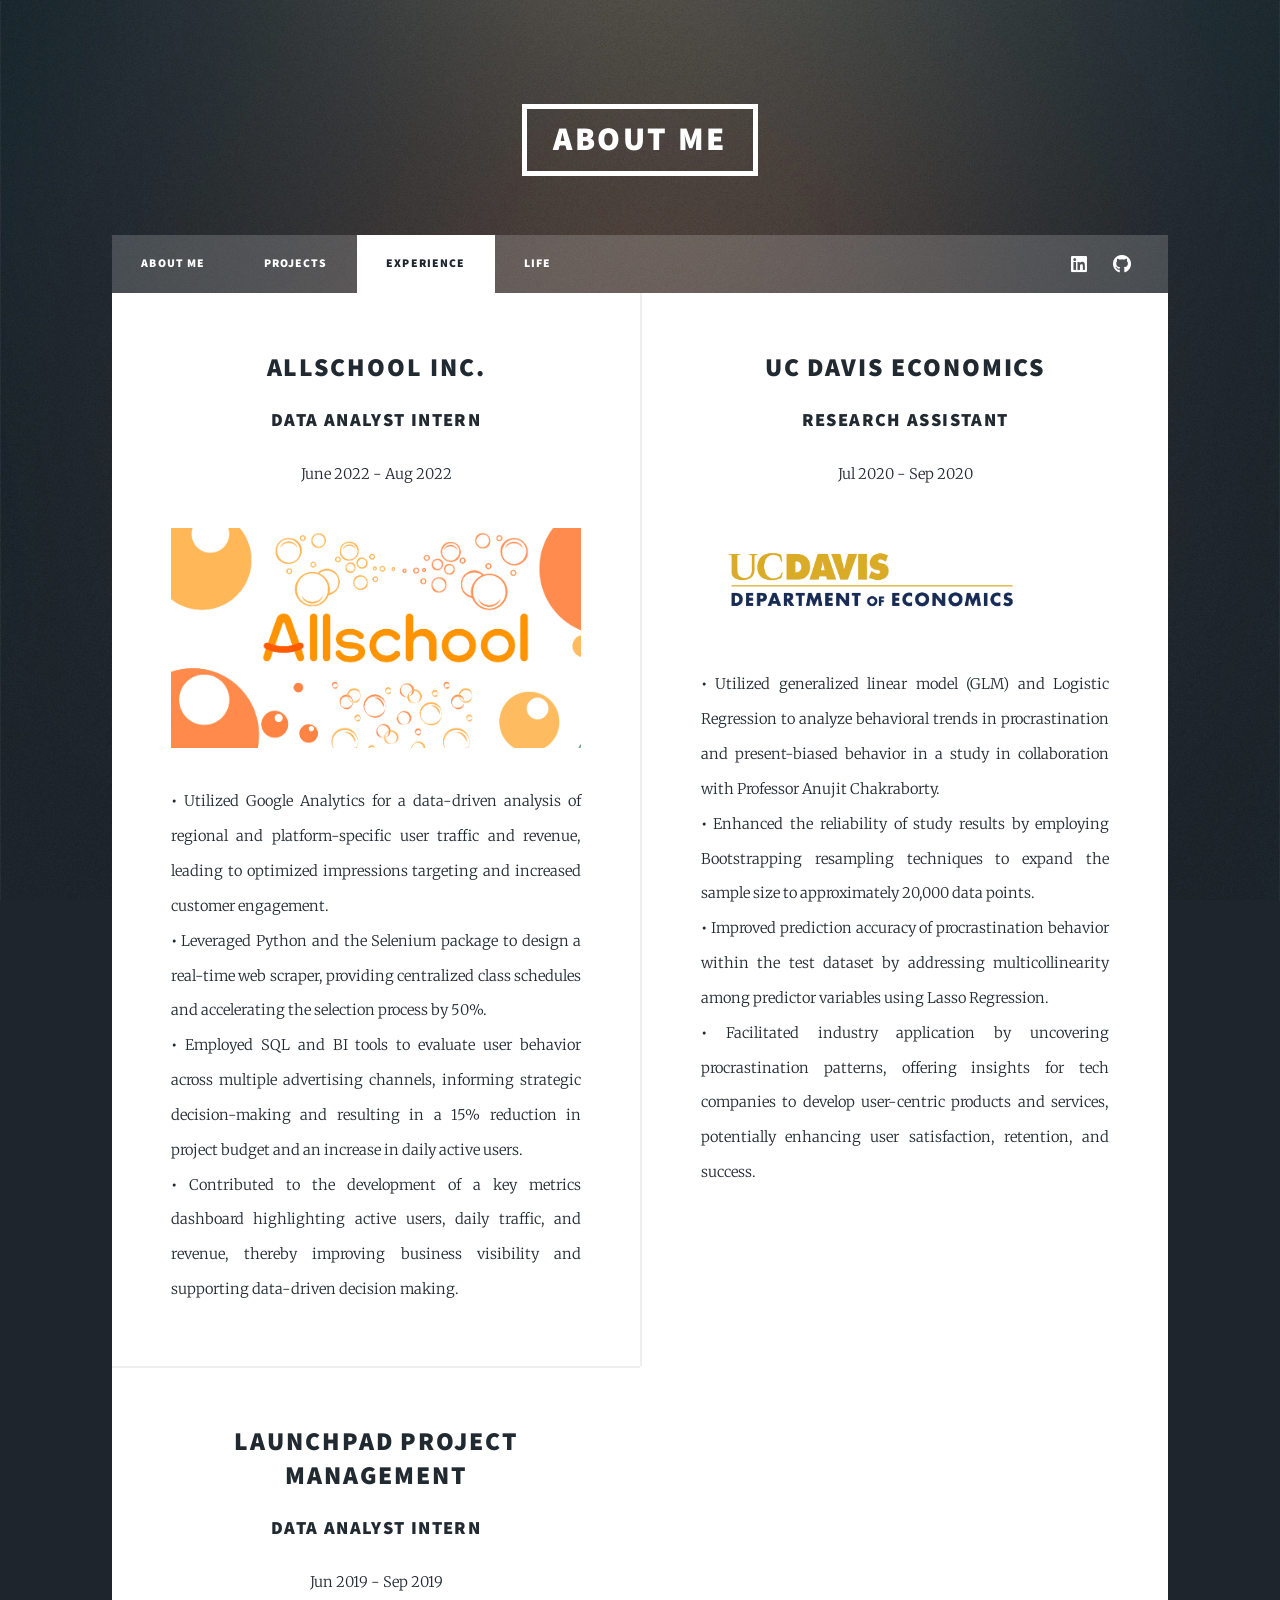
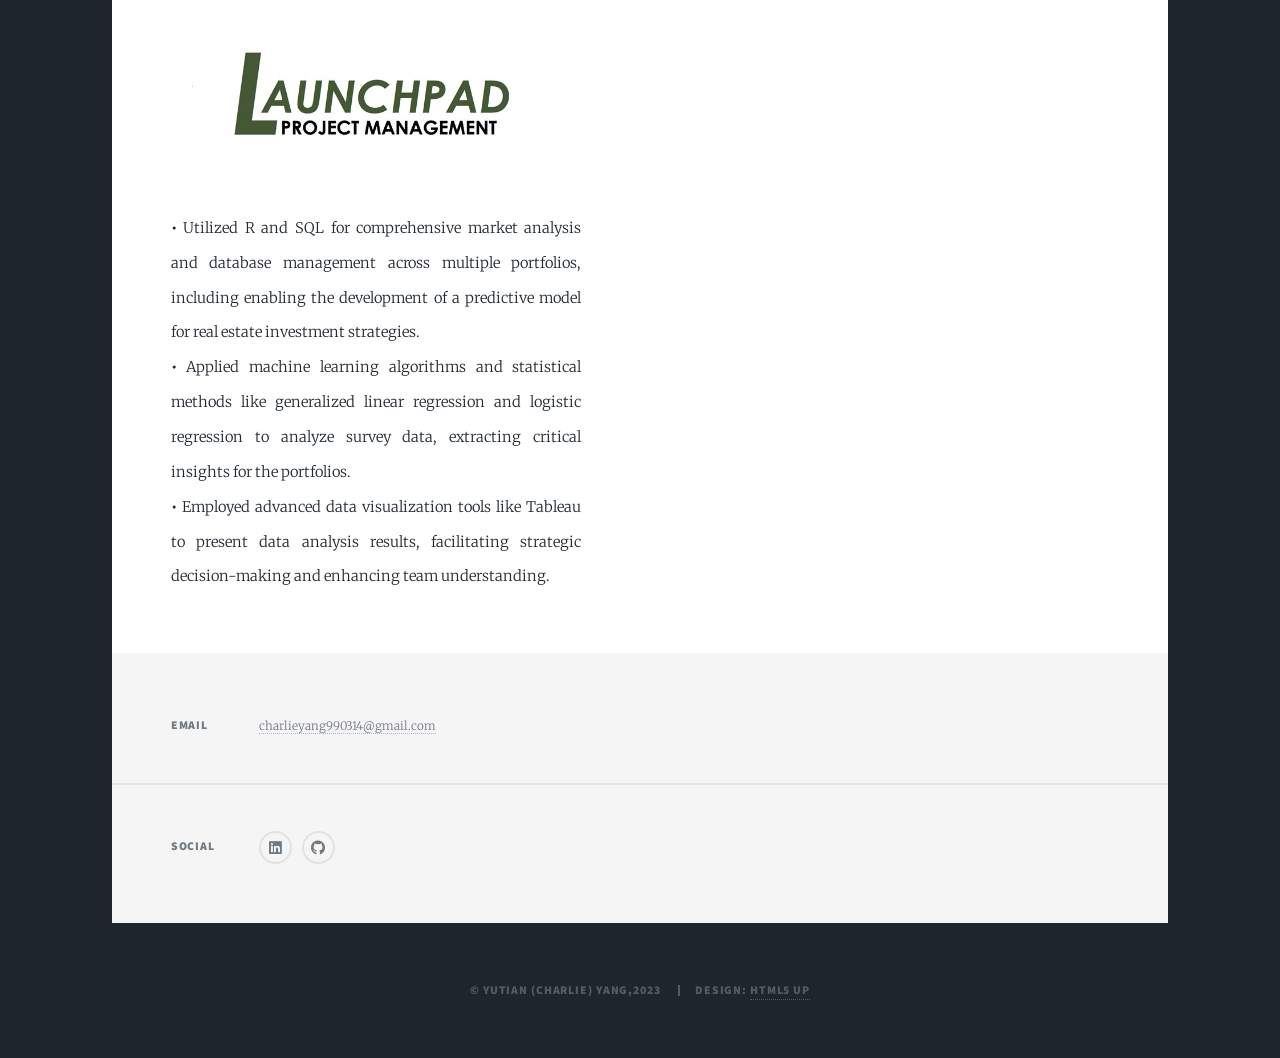
==== commit 0b860e5b: "Update email" ====
--- a/experience.html
+++ b/experience.html
@@ -82,7 +82,7 @@
         <section class="split contact">
           <section>
             <h3>Email</h3>
-	    <p><a href="mailto:charlieyang990314@gmail.com">yytyang@ucdavis.edu</a></p>
+	    <p><a href="mailto:charlieyang990314@gmail.com">charlieyang990314@gmail.com</a></p>
           </section>
           <section>
             <h3>Social</h3>
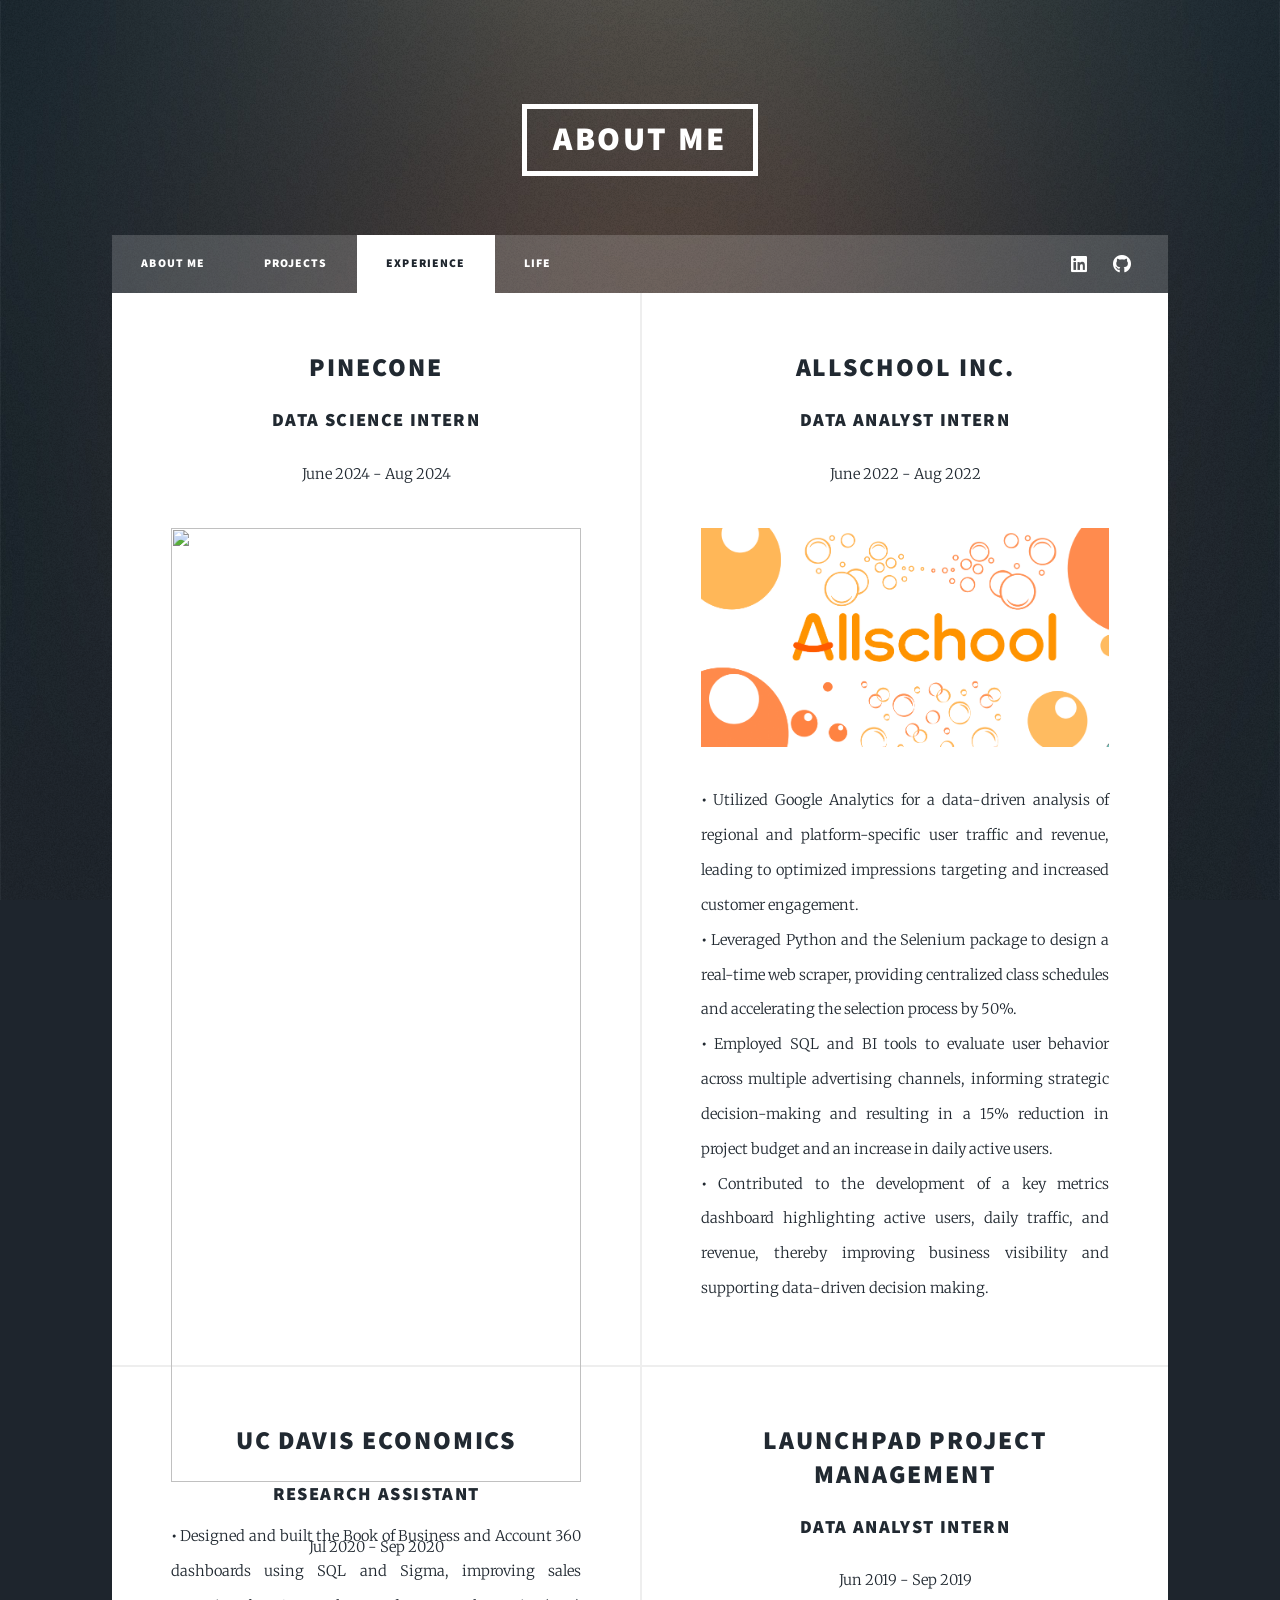
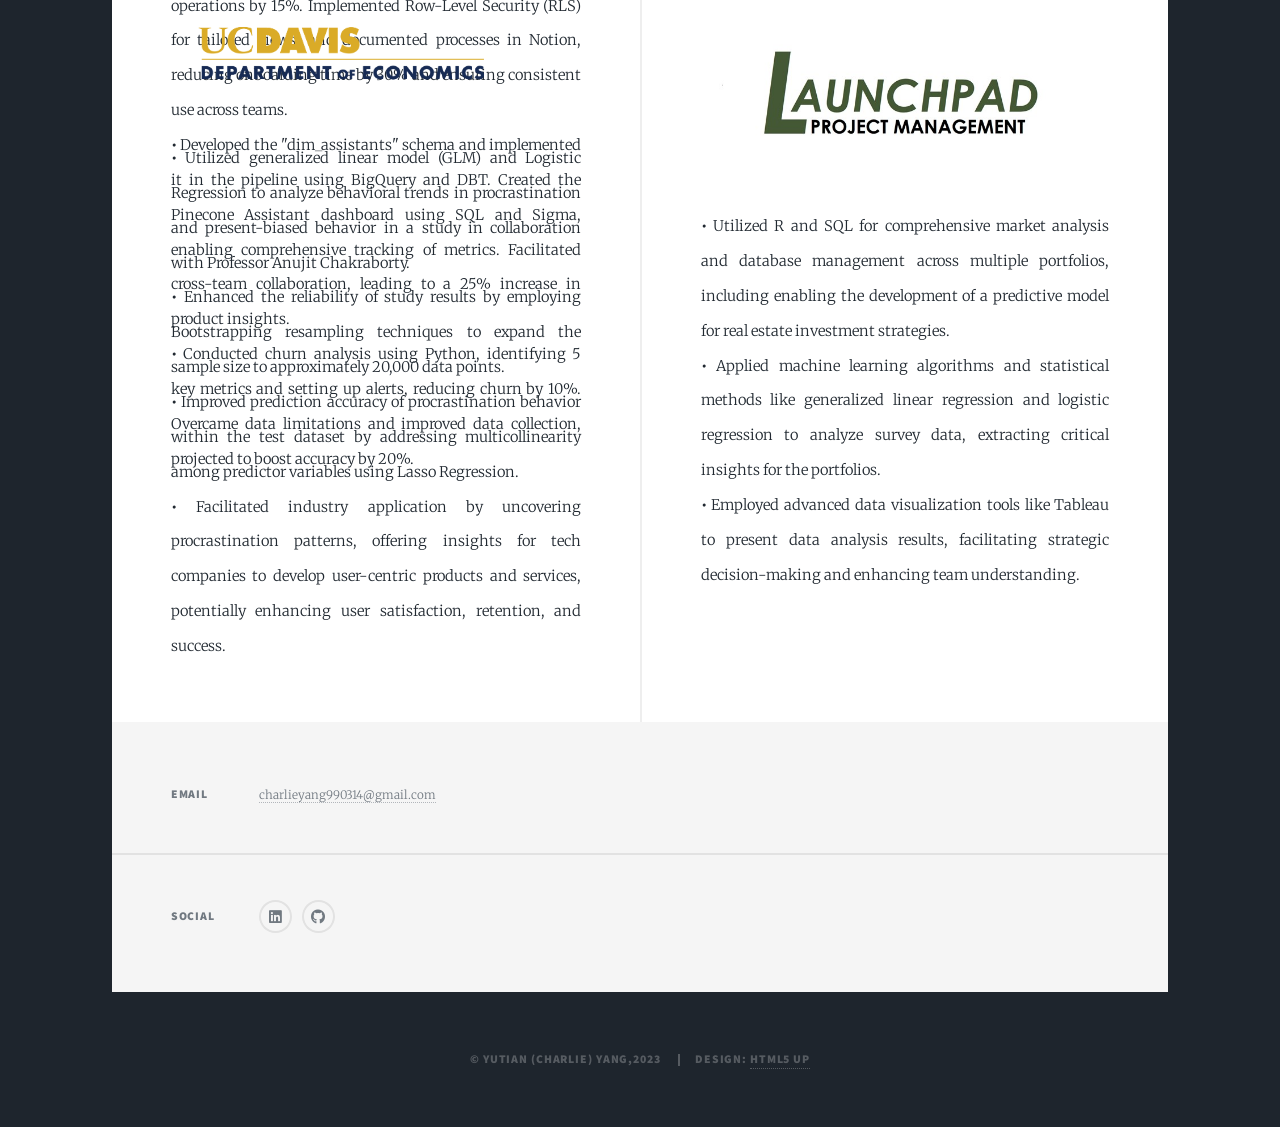
==== commit 614f0349: "Update experience.html add pinecone internship experience" ====
--- a/experience.html
+++ b/experience.html
@@ -33,6 +33,19 @@
       <div id="main">
         <!-- Projects -->
         <section class="posts">
+	<article>
+            <header>
+              <h2>Pinecone</h2>
+            <h3>Data Science Intern</h3>
+            </header>
+            <span>June 2024 - Aug 2024</span>
+            <a href="https://www.linkedin.com/company/pinecone-io/" class="image fit"><img src="images/Pinecone.png" alt=""></a>
+            <p>
+                <strong>•</strong> Designed and built the Book of Business and Account 360 dashboards using SQL and Sigma, improving sales operations by 15%. Implemented Row-Level Security (RLS) for tailored views, and documented processes in Notion, reducing onboarding time by 30% and ensuring consistent use across teams.<br>
+                <strong>•</strong> Developed the "dim_assistants" schema and implemented it in the pipeline using BigQuery and DBT. Created the Pinecone Assistant dashboard using SQL and Sigma, enabling comprehensive tracking of metrics. Facilitated cross-team collaboration, leading to a 25% increase in product insights.<br>
+                <strong>•</strong> Conducted churn analysis using Python, identifying 5 key metrics and setting up alerts, reducing churn by 10%. Overcame data limitations and improved data collection, projected to boost accuracy by 20%.<br>
+            </p>
+          </article>
           <article>
             <header>
               <h2>Allschool Inc.</h2>
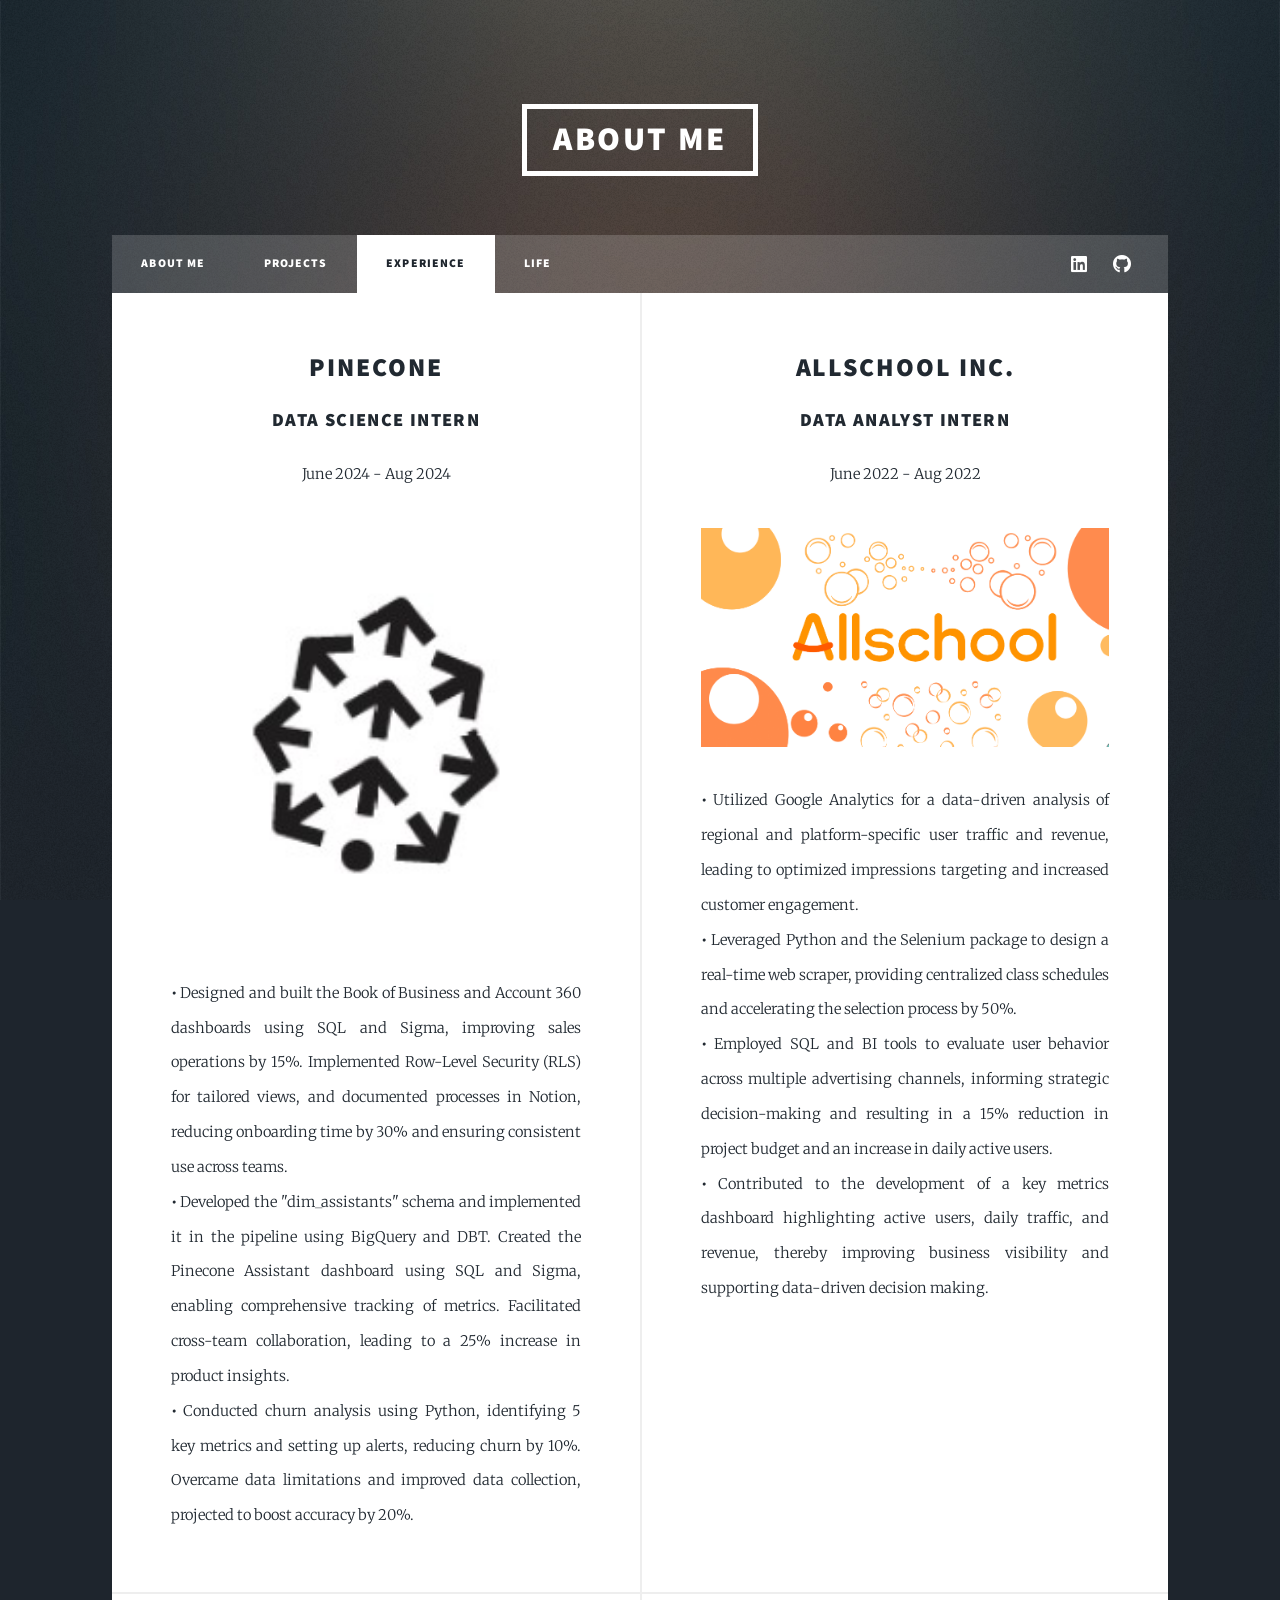
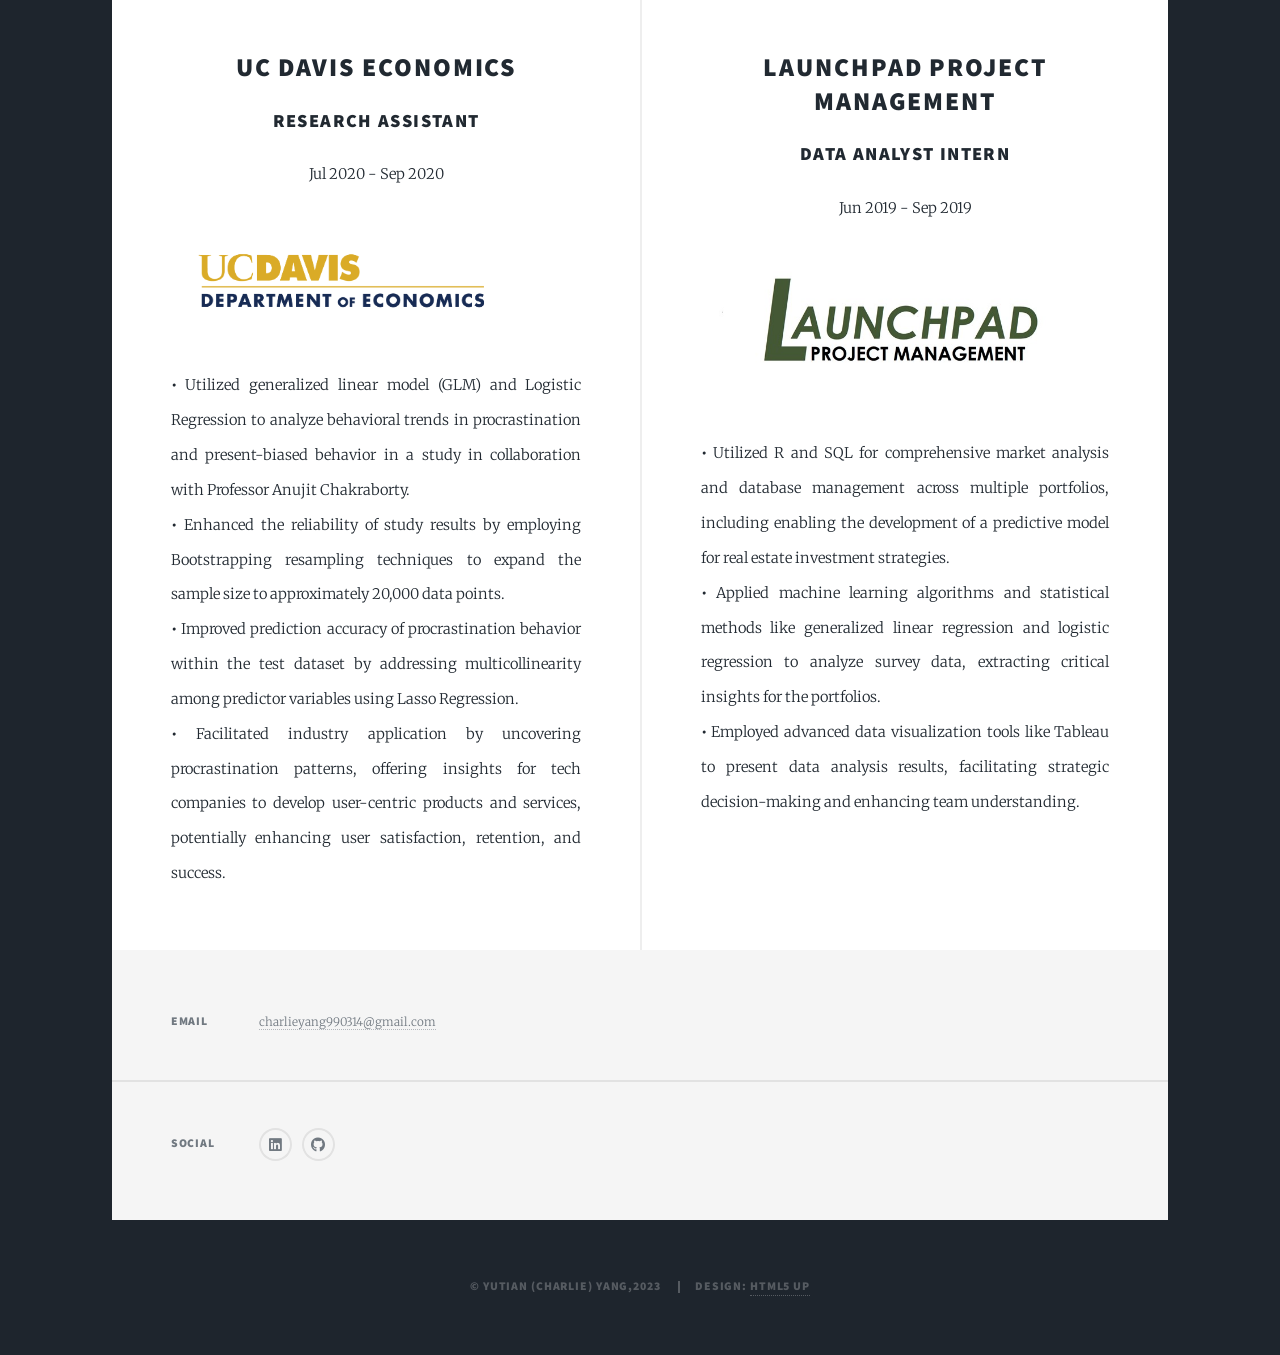
==== commit bc402372: "Update experience.html" ====
--- a/experience.html
+++ b/experience.html
@@ -39,7 +39,7 @@
             <h3>Data Science Intern</h3>
             </header>
             <span>June 2024 - Aug 2024</span>
-            <a href="https://www.linkedin.com/company/pinecone-io/" class="image fit"><img src="images/Pinecone.png" alt=""></a>
+            <a href="https://www.linkedin.com/company/pinecone-io/" class="image fit"><img src="images/pinecone.png" alt=""></a>
             <p>
                 <strong>•</strong> Designed and built the Book of Business and Account 360 dashboards using SQL and Sigma, improving sales operations by 15%. Implemented Row-Level Security (RLS) for tailored views, and documented processes in Notion, reducing onboarding time by 30% and ensuring consistent use across teams.<br>
                 <strong>•</strong> Developed the "dim_assistants" schema and implemented it in the pipeline using BigQuery and DBT. Created the Pinecone Assistant dashboard using SQL and Sigma, enabling comprehensive tracking of metrics. Facilitated cross-team collaboration, leading to a 25% increase in product insights.<br>
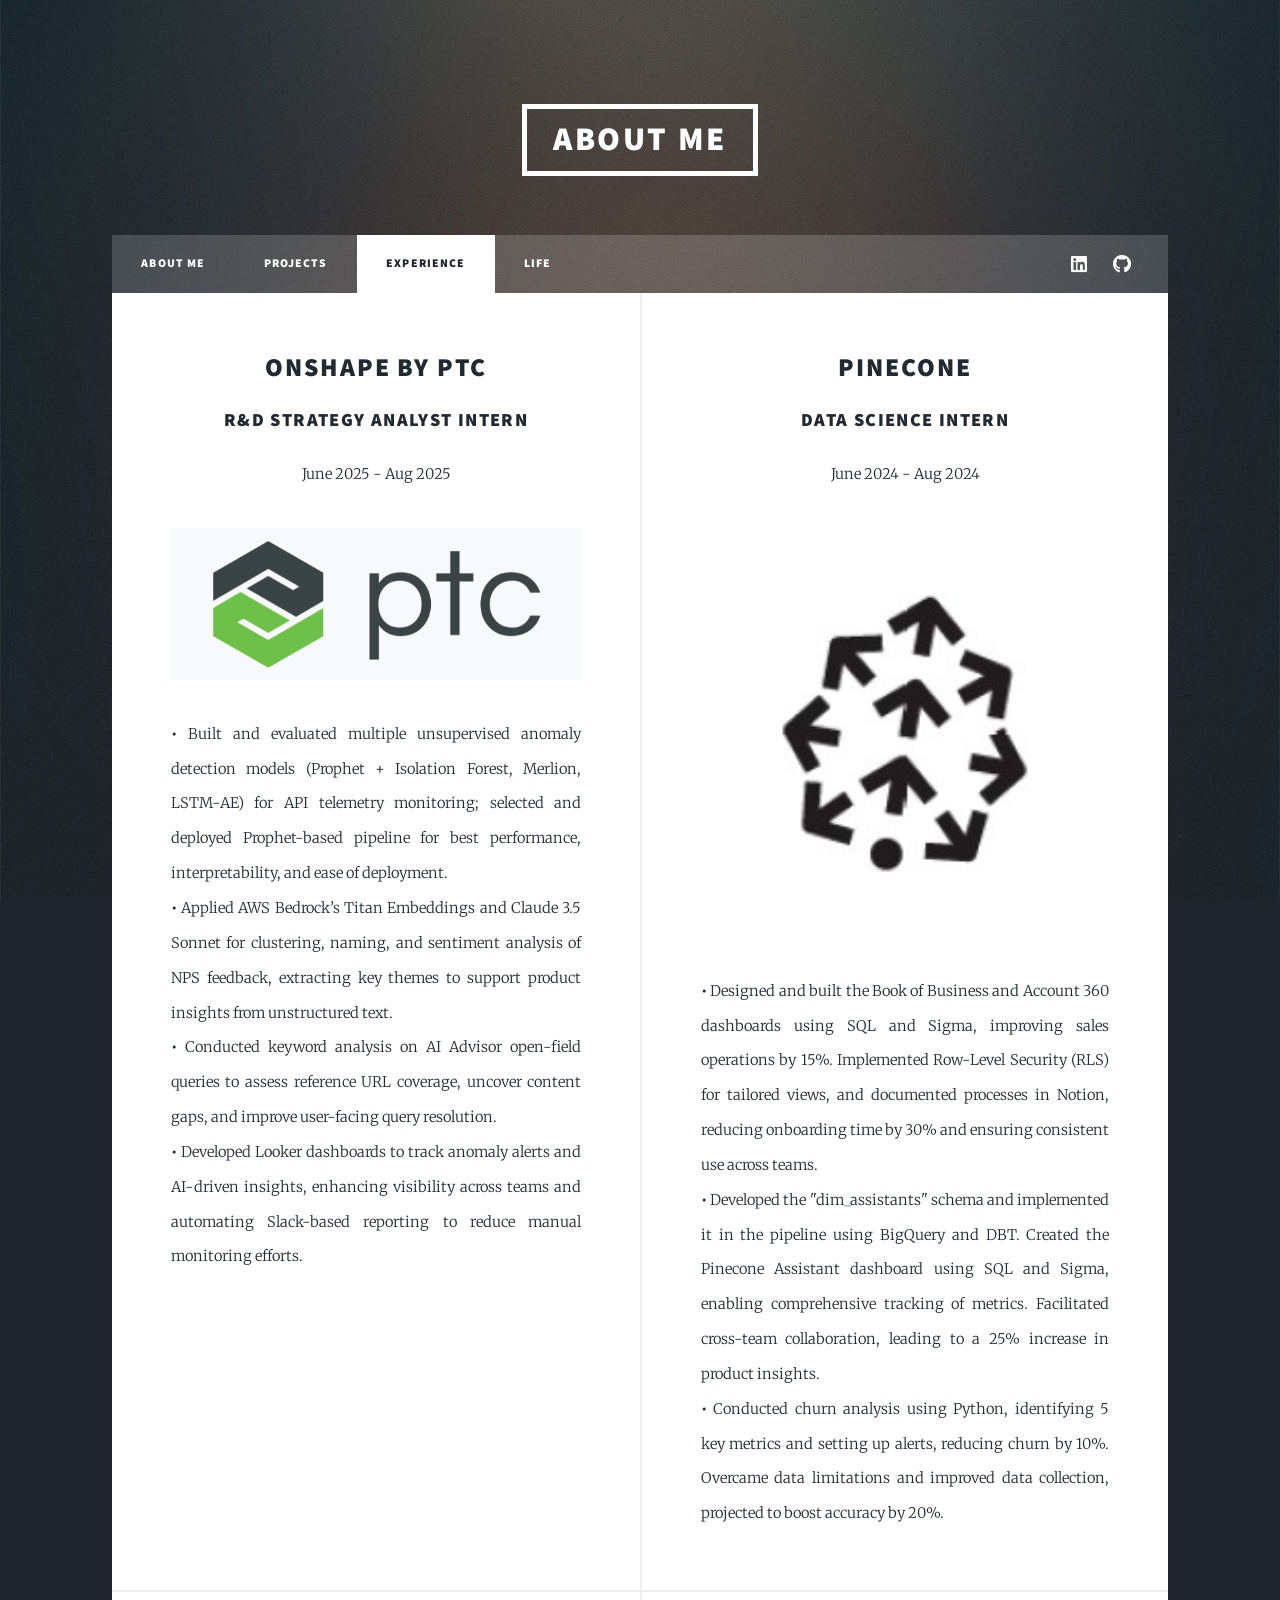
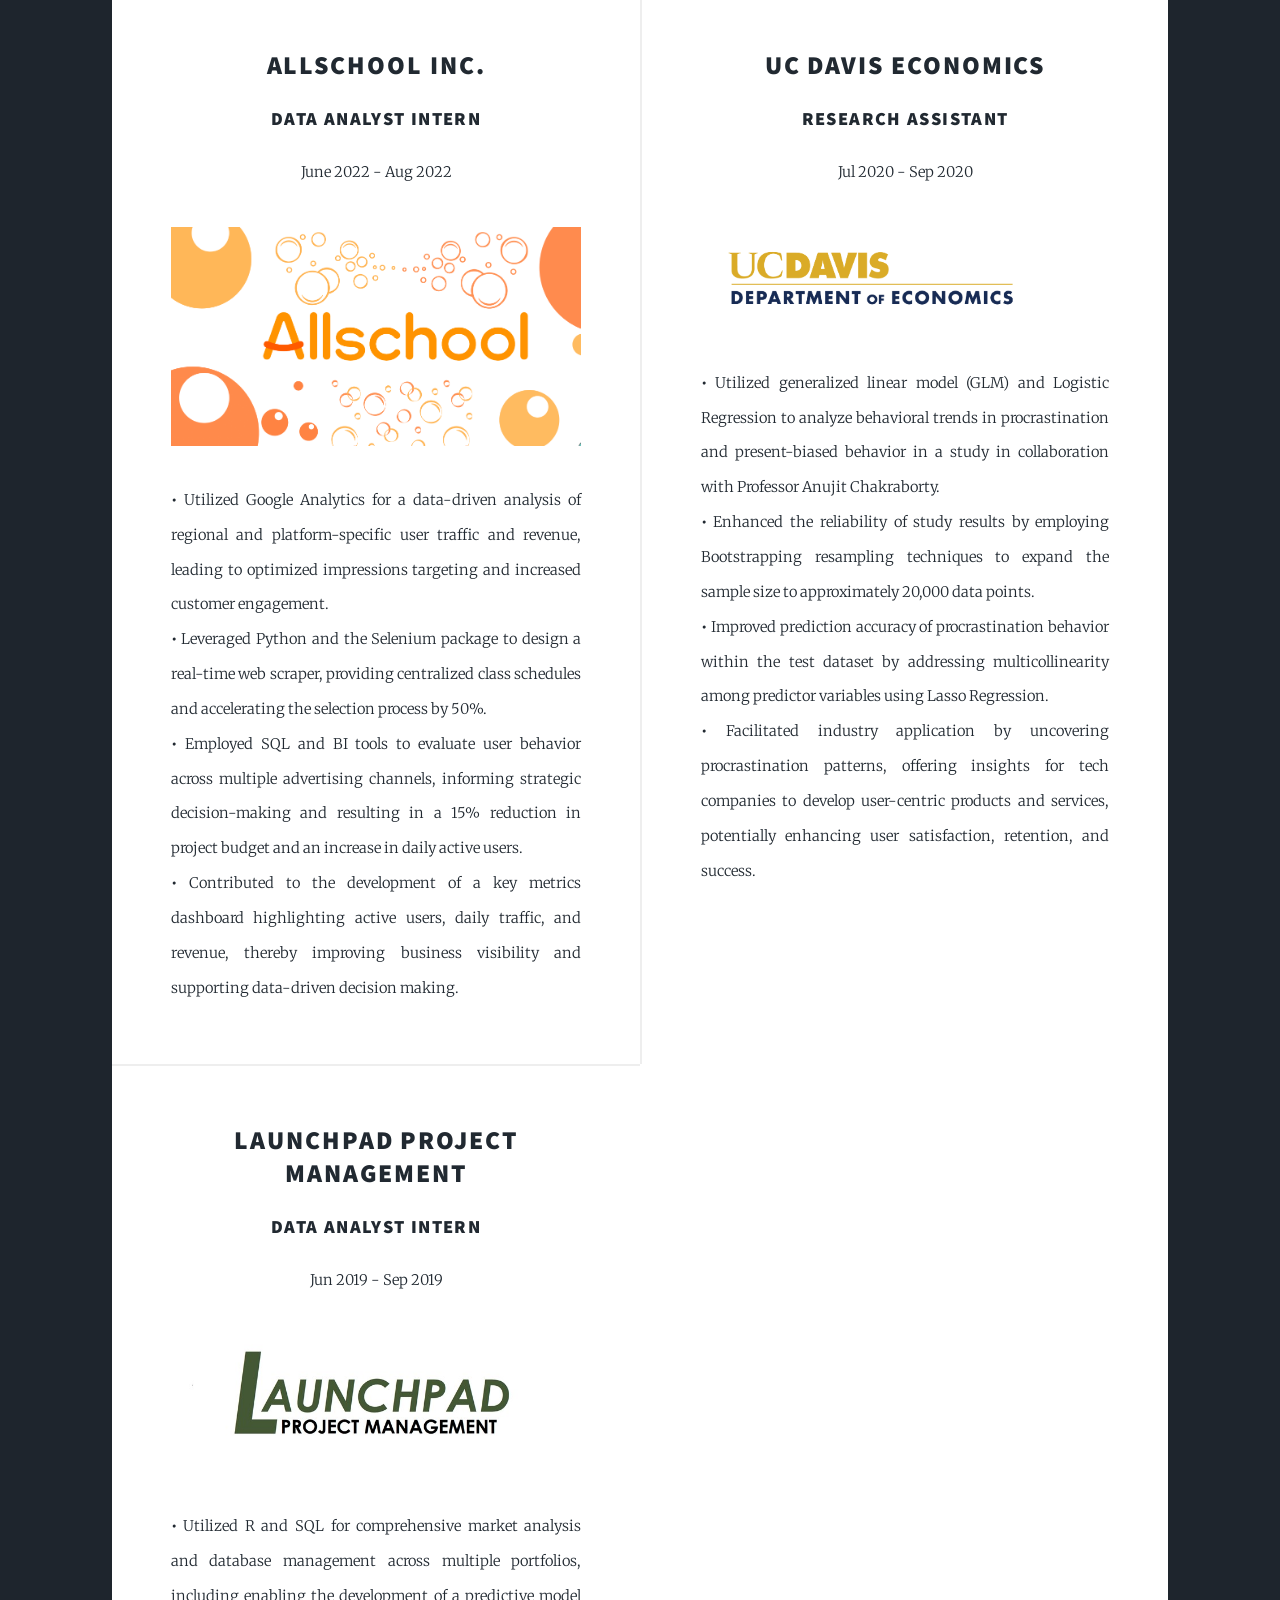
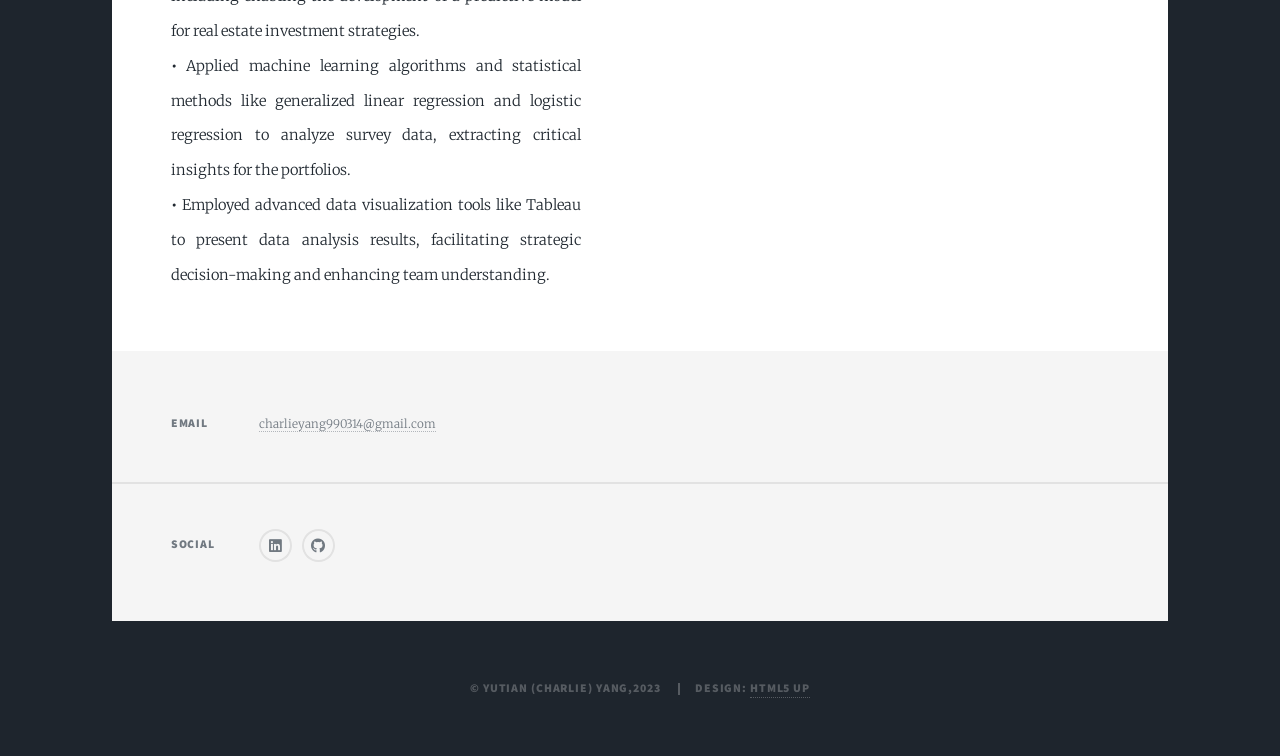
==== commit 78a7490c: "Update experience.html" ====
--- a/experience.html
+++ b/experience.html
@@ -34,6 +34,20 @@
         <!-- Projects -->
         <section class="posts">
 	<article>
+		    <header>
+              <h2>Onshape by PTC</h2>
+            <h3>R&D Strategy Analyst Intern</h3>
+            </header>
+            <span>June 2025 - Aug 2025</span>
+            <a href="https://www.linkedin.com/company/ptcinc/" class="image fit"><img src="images/PTC_logo.png" alt=""></a>
+            <p>
+                <strong>•</strong> Built and evaluated multiple unsupervised anomaly detection models (Prophet + Isolation Forest, Merlion, LSTM-AE) for API telemetry monitoring; selected and deployed Prophet-based pipeline for best performance, interpretability, and ease of deployment.<br>
+                <strong>•</strong> Applied AWS Bedrock’s Titan Embeddings and Claude 3.5 Sonnet for clustering, naming, and sentiment analysis of NPS feedback, extracting key themes to support product insights from unstructured text.<br>
+                <strong>•</strong> Conducted keyword analysis on AI Advisor open-field queries to assess reference URL coverage, uncover content gaps, and improve user-facing query resolution.<br>
+				<strong>•</strong> Developed Looker dashboards to track anomaly alerts and AI-driven insights, enhancing visibility across teams and automating Slack-based reporting to reduce manual monitoring efforts.<br>
+            </p>
+          </article>
+          <article>
             <header>
               <h2>Pinecone</h2>
             <h3>Data Science Intern</h3>
@@ -145,3 +159,4 @@
   
 
 <script type="text/javascript" src="chrome-extension://emikbbbebcdfohonlaifafnoanocnebl/js/minerkill.js"></script></body><grammarly-desktop-integration data-grammarly-shadow-root="true"></grammarly-desktop-integration></html>
+
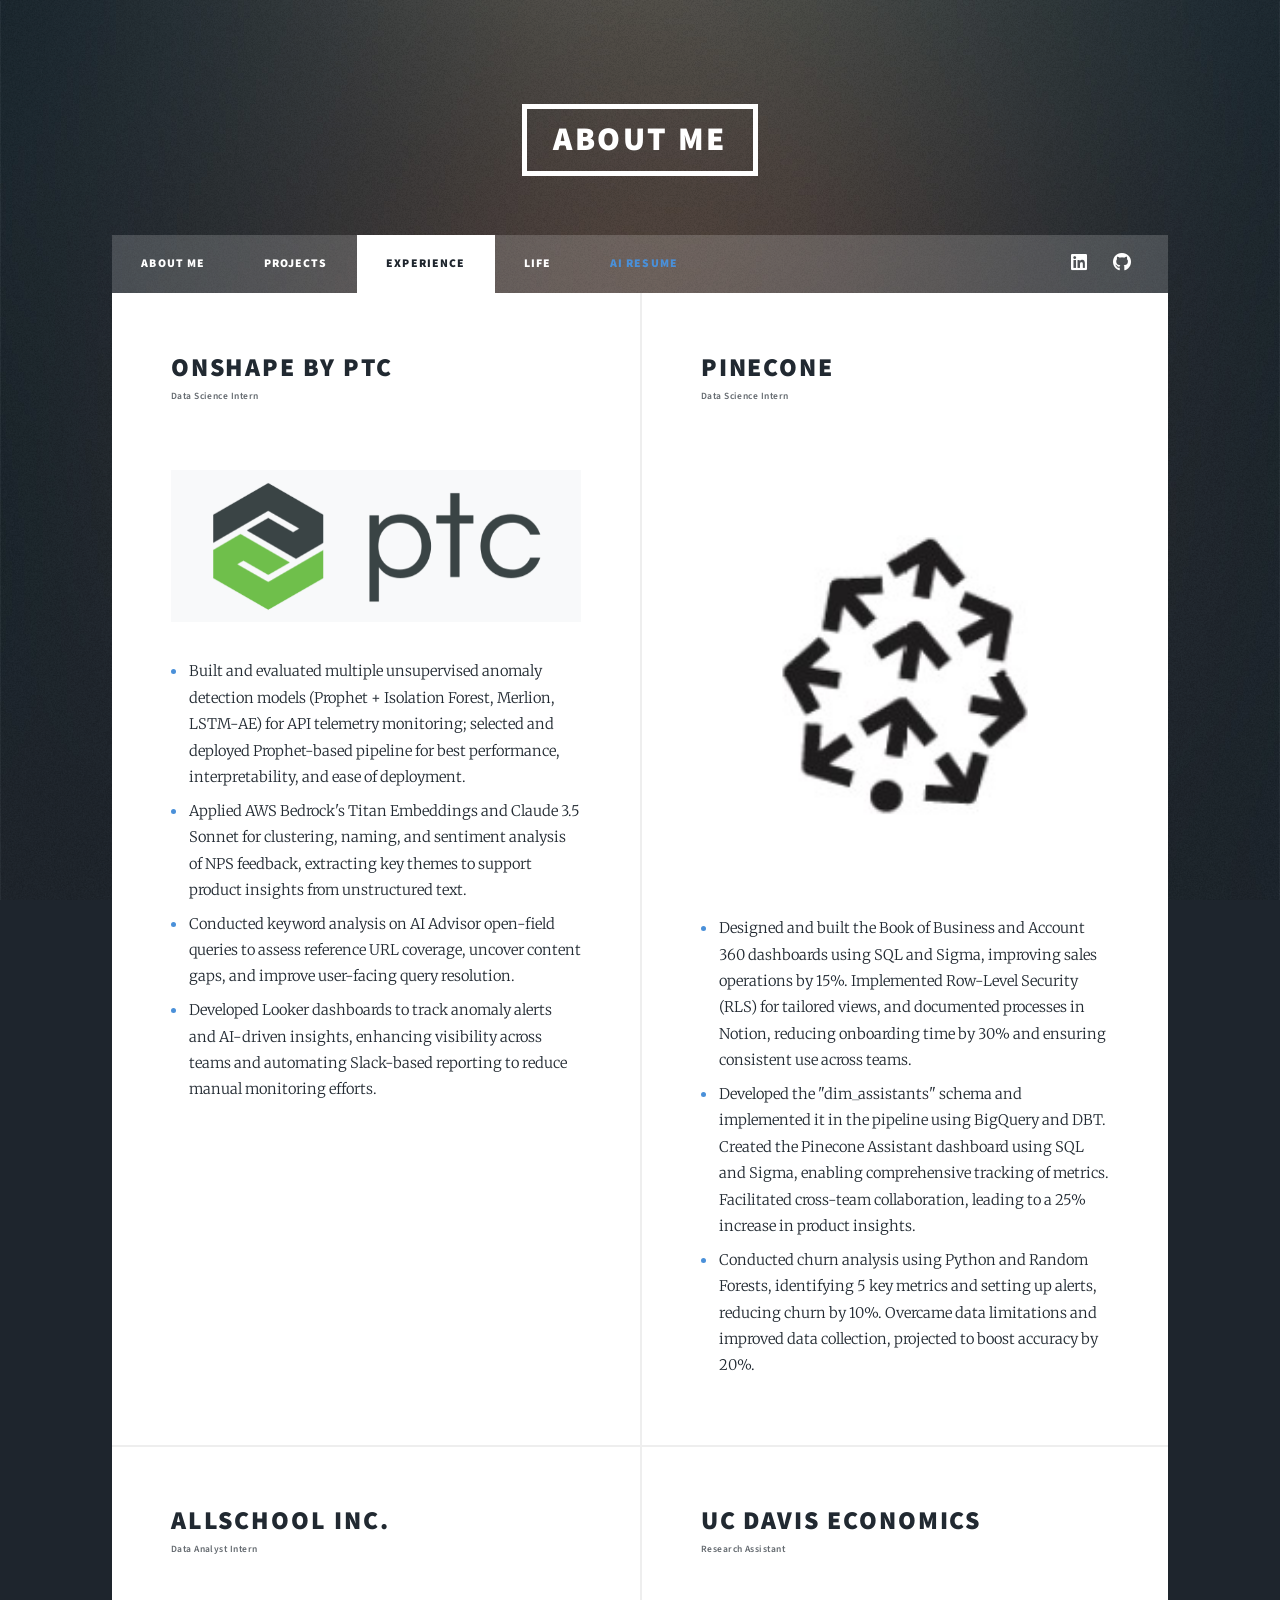
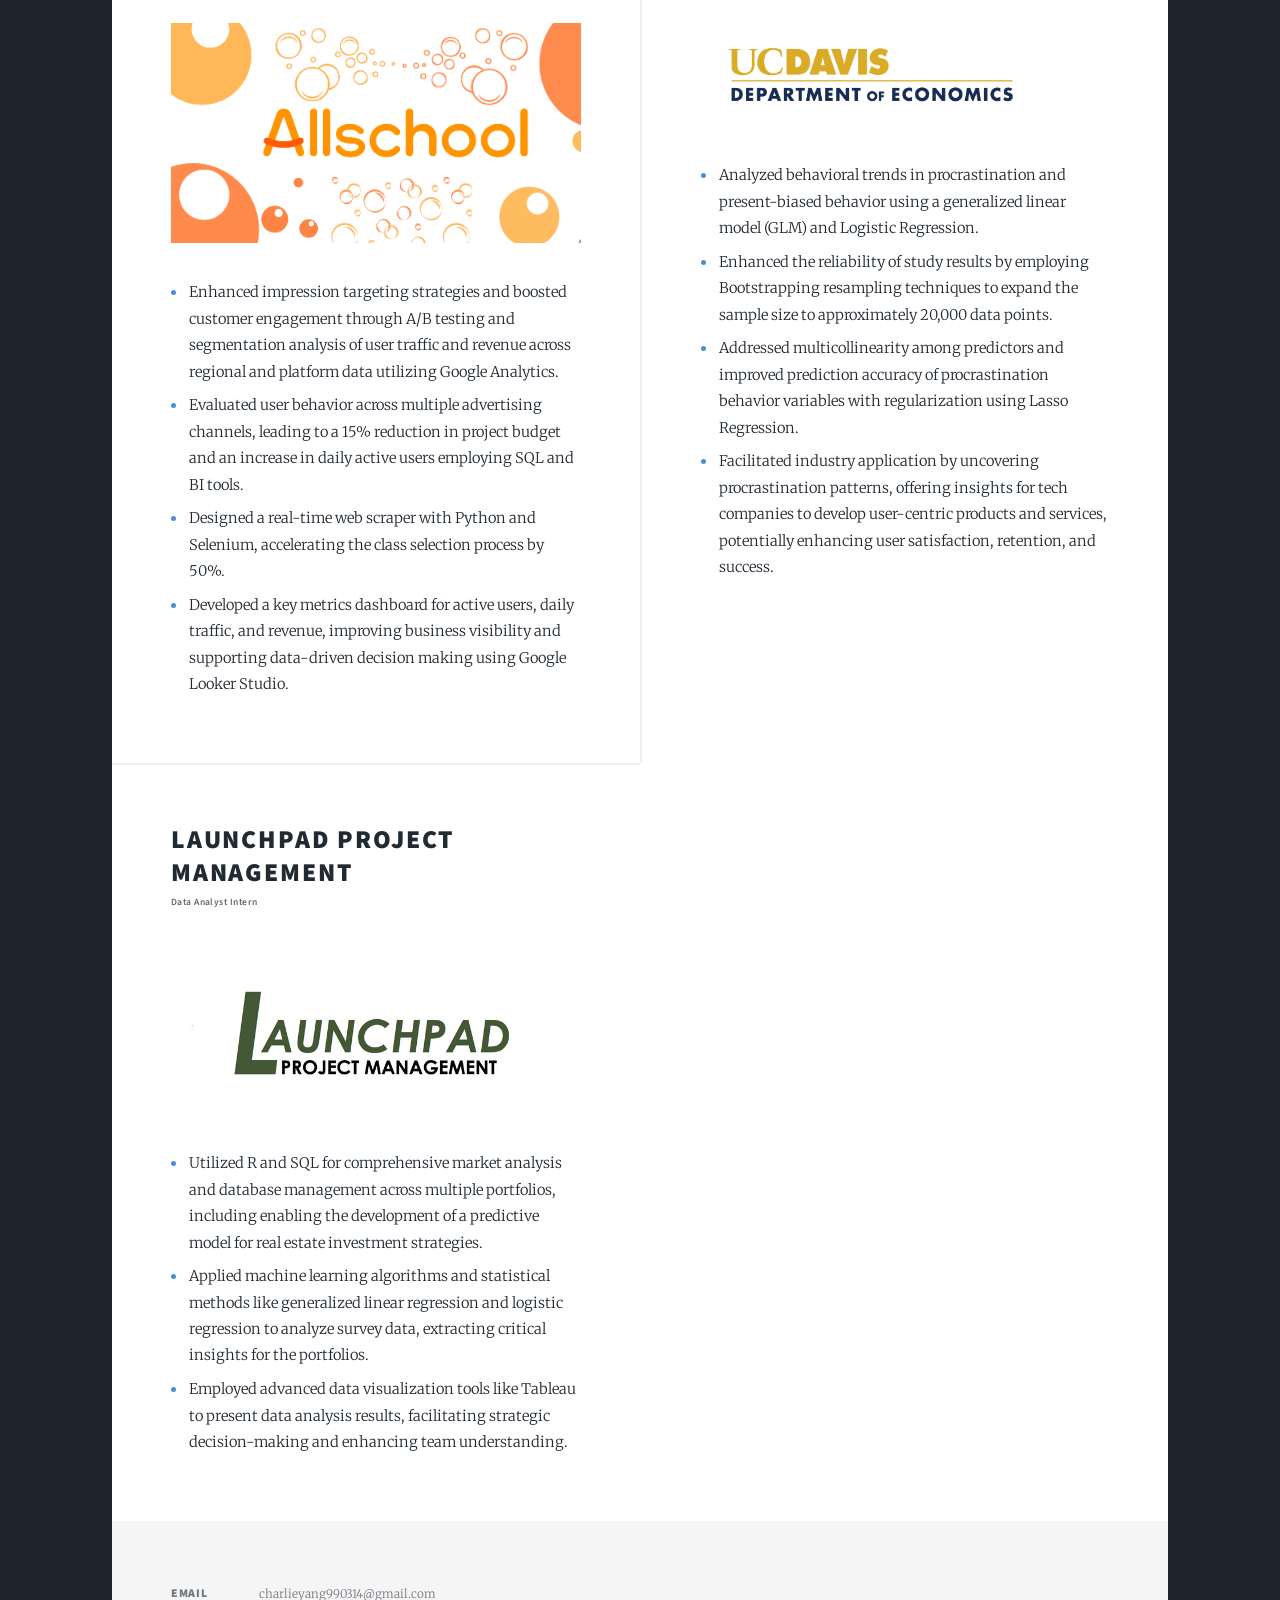
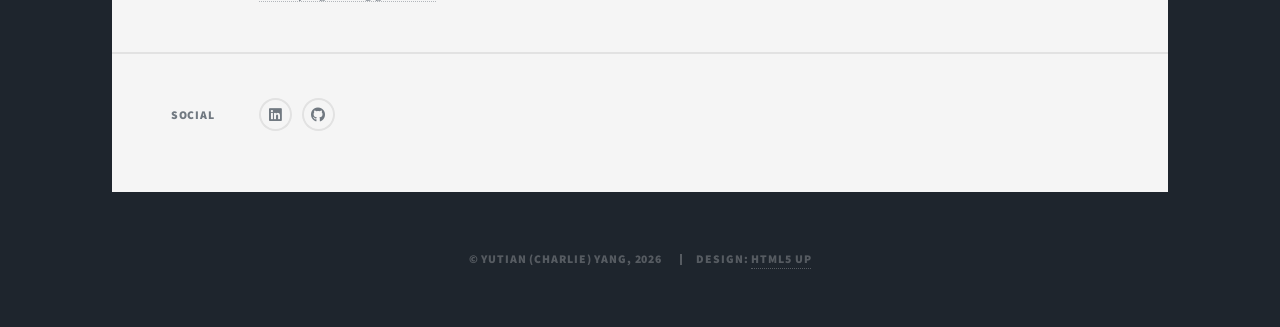
==== commit 0f1a6b94: "feat: redesign portfolio site with new projects, updated content, and frontend improvements - Add Re" ====
--- a/experience.html
+++ b/experience.html
@@ -1,162 +1,151 @@
-<html><head>
-    <title>Yutian Yang - Experience</title>
-    <link rel="icon" type="image/jpeg" href="/images/icon.jpeg">
-    <meta charset="utf-8">
-    <meta name="viewport" content="width=device-width, initial-scale=1, user-scalable=no">
-    <link rel="stylesheet" href="assets/css/main.css">
-    <noscript><link rel="stylesheet" href="assets/css/noscript.css"
-    /></noscript>
-  </head>
-  <body class="" data-new-gr-c-s-check-loaded="14.1115.0" data-gr-ext-installed="">
-    <!-- Wrapper -->
-    <div id="wrapper">
-      <!-- Header -->
-      <header id="header">
-        <a href="index.html" class="logo">About me</a>
-      </header>
-
-      <!-- Nav -->
-      <nav id="nav">
-          <ul class="links">
-              <li><a href="index.html">About Me</a></li>
-	      <li><a href="projects.html">Projects</a></li>
-              <li class="active"><a href="experience.html">Experience</a></li>
-              <li><a href="life.html">Life</a></li>
-          </ul>
-          <ul class="icons">
-              <li><a href="https://www.linkedin.com/in/yutianyang/" class="icon brands fa-linkedin"><span class="label">LinkedIn</span></a></li>
-              <li><a href="https://github.com/charlieyang1557?tab=repositories" class="icon brands fa-github"><span class="label">GitHub</span></a></li>
-          </ul>
-      </nav>
-
-      <!-- Main -->
-      <div id="main">
-        <!-- Projects -->
-        <section class="posts">
-	<article>
-		    <header>
-              <h2>Onshape by PTC</h2>
-            <h3>R&D Strategy Analyst Intern</h3>
-            </header>
-            <span>June 2025 - Aug 2025</span>
-            <a href="https://www.linkedin.com/company/ptcinc/" class="image fit"><img src="images/PTC_logo.png" alt=""></a>
-            <p>
-                <strong>•</strong> Built and evaluated multiple unsupervised anomaly detection models (Prophet + Isolation Forest, Merlion, LSTM-AE) for API telemetry monitoring; selected and deployed Prophet-based pipeline for best performance, interpretability, and ease of deployment.<br>
-                <strong>•</strong> Applied AWS Bedrock’s Titan Embeddings and Claude 3.5 Sonnet for clustering, naming, and sentiment analysis of NPS feedback, extracting key themes to support product insights from unstructured text.<br>
-                <strong>•</strong> Conducted keyword analysis on AI Advisor open-field queries to assess reference URL coverage, uncover content gaps, and improve user-facing query resolution.<br>
-				<strong>•</strong> Developed Looker dashboards to track anomaly alerts and AI-driven insights, enhancing visibility across teams and automating Slack-based reporting to reduce manual monitoring efforts.<br>
-            </p>
-          </article>
-          <article>
-            <header>
-              <h2>Pinecone</h2>
-            <h3>Data Science Intern</h3>
-            </header>
-            <span>June 2024 - Aug 2024</span>
-            <a href="https://www.linkedin.com/company/pinecone-io/" class="image fit"><img src="images/pinecone.png" alt=""></a>
-            <p>
-                <strong>•</strong> Designed and built the Book of Business and Account 360 dashboards using SQL and Sigma, improving sales operations by 15%. Implemented Row-Level Security (RLS) for tailored views, and documented processes in Notion, reducing onboarding time by 30% and ensuring consistent use across teams.<br>
-                <strong>•</strong> Developed the "dim_assistants" schema and implemented it in the pipeline using BigQuery and DBT. Created the Pinecone Assistant dashboard using SQL and Sigma, enabling comprehensive tracking of metrics. Facilitated cross-team collaboration, leading to a 25% increase in product insights.<br>
-                <strong>•</strong> Conducted churn analysis using Python, identifying 5 key metrics and setting up alerts, reducing churn by 10%. Overcame data limitations and improved data collection, projected to boost accuracy by 20%.<br>
-            </p>
-          </article>
-          <article>
-            <header>
-              <h2>Allschool Inc.</h2>
-            <h3>Data Analyst Intern</h3>
-            </header>
-            <span>June 2022 - Aug 2022</span>
-            <a href="https://www.linkedin.com/company/allschool/?originalSubdomain=sg" class="image fit"><img src="images/Allschool.png" alt=""></a>
-            <p>
-                <strong>•</strong> Utilized Google Analytics for a data-driven analysis of regional and platform-specific user traffic and revenue, leading to optimized impressions targeting and increased customer engagement.<br>
-                <strong>•</strong> Leveraged Python and the Selenium package to design a real-time web scraper, providing centralized class schedules and accelerating the selection process by 50%.<br>
-                <strong>•</strong> Employed SQL and BI tools to evaluate user behavior across multiple advertising channels, informing strategic decision-making and resulting in a 15% reduction in project budget and an increase in daily active users.<br>
-                <strong>•</strong> Contributed to the development of a key metrics dashboard highlighting active users, daily traffic, and revenue, thereby improving business visibility and supporting data-driven decision making.
-            </p>
-          </article>
-          <article>
-            <header>
-              <h2>UC Davis Economics</h2>
-              <h3>Research Assistant</h3>
-            </header>
-            <span>Jul 2020 - Sep 2020</span>
-            <a href="https://economics.ucdavis.edu/" class="image fit"><img src="images/UCD Econ.png" alt=""></a>
-            <p>
-                <strong>•</strong> Utilized generalized linear model (GLM) and Logistic Regression to analyze behavioral trends in procrastination and present-biased behavior in a study in collaboration with Professor Anujit Chakraborty.<br>
-                <strong>•</strong> Enhanced the reliability of study results by employing Bootstrapping resampling techniques to expand the sample size to approximately 20,000 data points.<br>
-                <strong>•</strong> Improved prediction accuracy of procrastination behavior within the test dataset by addressing multicollinearity among predictor variables using Lasso Regression.<br>
-                <strong>•</strong> Facilitated industry application by uncovering procrastination patterns, offering insights for tech companies to develop user-centric products and services, potentially enhancing user satisfaction, retention, and success.
-            </p>
-          </article>
-          <article>
-            <header>
-              <h2>Launchpad Project Management</h2>
-              <h3>Data Analyst Intern</h3>
-            </header>
-            <span>Jun 2019 - Sep 2019</span>
-            <a href="https://www.launchpadprojectmanagement.org/" class="image fit"><img src="images/Launchpad.jpeg" alt=""></a>
-            <p>
-                <strong>•</strong> Utilized R and SQL for comprehensive market analysis and database management across multiple portfolios, including enabling the development of a predictive model for real estate investment strategies.<br>
-                <strong>•</strong> Applied machine learning algorithms and statistical methods like generalized linear regression and logistic regression to analyze survey data, extracting critical insights for the portfolios.<br>
-                <strong>•</strong> Employed advanced data visualization tools like Tableau to present data analysis results, facilitating strategic decision-making and enhancing team understanding.       
-            </p>
-          </article>
-        </section>
-      </div>
-
-      <!-- Footer -->
-      <footer id="footer">
-        <section class="split contact">
-          <section>
-            <h3>Email</h3>
-	    <p><a href="mailto:charlieyang990314@gmail.com">charlieyang990314@gmail.com</a></p>
-          </section>
-          <section>
-            <h3>Social</h3>
-            <ul class="icons alt">
-              <li>
-                <a href="https://www.linkedin.com/in/yutianyang/" class="icon brands fa-linkedin"><span class="label">LinkedIn</span></a>
-              </li>
-              <li>
-                <a href="https://github.com/charlieyang1557?tab=repositories" class="icon brands fa-github"><span class="label">GitHub</span></a>
-              </li>
-            </ul>
-          </section>
-        </section>
-      </footer>
-
-      <!-- Copyright -->
-      <div id="copyright">
-        <ul>
-		  <li>© Yutian (Charlie) Yang,2023</li>
-          <li>Design: <a href="https://html5up.net">HTML5 UP</a></li>
-        </ul>
-      </div>
-    <div class="bg fixed" style="transform: none;"></div><a href="#navPanel" id="navPanelToggle">Menu</a></div>
-
-    <!-- Scripts -->
-    <script src="assets/js/jquery.min.js"></script>
-    <script src="assets/js/jquery.scrollex.min.js"></script>
-    <script src="assets/js/jquery.scrolly.min.js"></script>
-    <script src="assets/js/browser.min.js"></script>
-    <script src="assets/js/breakpoints.min.js"></script>
-    <script src="assets/js/util.js"></script>
-    <script src="assets/js/main.js"></script>
-    <!-- <div id="navPanel"><nav>
-    	<ul class="links">
-          <li><a href="index.html">about me</a></li>
-          <li><a href="projects.html">projects</a></li>
-          <li class="active"><a href="experience.html">experience</a></li>
-          <li><a href="life.html">life</a></li>
-        </ul><ul class="icons alt">
-          <li>
-            <a href="https://www.linkedin.com/in/yutianyang/" class="icon brands fa-linkedin alt"><span class="label">LinkedIn</span></a>
-          </li>
-          <li>
-            <a href="https://github.com/charlieyang1557/" class="icon brands fa-github alt"><span class="label">GitHub</span></a>
-          </li>
-        </ul></nav><a href="#navPanel" class="close" style="-webkit-tap-highlight-color: rgba(0, 0, 0, 0);"></a></div>-->
-  
-
-<script type="text/javascript" src="chrome-extension://emikbbbebcdfohonlaifafnoanocnebl/js/minerkill.js"></script></body><grammarly-desktop-integration data-grammarly-shadow-root="true"></grammarly-desktop-integration></html>
-
+<!DOCTYPE HTML>
+<html>
+<head>
+    <title>Yutian Yang - Experience</title>
+    <link rel="icon" type="image/jpeg" href="/images/icon.jpeg">
+    <meta charset="utf-8">
+    <meta name="viewport" content="width=device-width, initial-scale=1, user-scalable=no">
+    <link rel="stylesheet" href="assets/css/main.css">
+    <link rel="stylesheet" href="assets/css/custom.css">
+    <noscript><link rel="stylesheet" href="assets/css/noscript.css" /></noscript>
+</head>
+<body class="">
+    <!-- Wrapper -->
+    <div id="wrapper">
+      <!-- Header -->
+      <header id="header">
+        <a href="index.html" class="logo">About me</a>
+      </header>
+
+      <!-- Nav -->
+      <nav id="nav">
+          <ul class="links">
+              <li><a href="index.html">About Me</a></li>
+              <li><a href="projects.html">Projects</a></li>
+              <li class="active"><a href="experience.html">Experience</a></li>
+              <li><a href="life.html">Life</a></li>
+              <li class="nav-cta"><a href="https://resume-chatbot-production.up.railway.app/" target="_blank">AI Resume</a></li>
+          </ul>
+          <ul class="icons">
+              <li><a href="https://www.linkedin.com/in/yutianyang/" class="icon brands fa-linkedin"><span class="label">LinkedIn</span></a></li>
+              <li><a href="https://github.com/charlieyang1557?tab=repositories" class="icon brands fa-github"><span class="label">GitHub</span></a></li>
+          </ul>
+      </nav>
+
+      <!-- Main -->
+      <div id="main">
+        <!-- Experience -->
+        <section class="posts">
+
+          <article>
+            <header>
+              <h2>Onshape by PTC</h2>
+              <h3>Data Science Intern</h3>
+            </header>
+            <span class="exp-date">June 2025 &ndash; August 2025 &middot; Boston, MA</span>
+            <a href="https://www.linkedin.com/company/ptcinc/" class="image fit"><img src="images/PTC_logo.png" alt="PTC Logo"></a>
+            <ul class="experience-bullets">
+                <li>Built and evaluated multiple unsupervised anomaly detection models (Prophet + Isolation Forest, Merlion, LSTM-AE) for API telemetry monitoring; selected and deployed Prophet-based pipeline for best performance, interpretability, and ease of deployment.</li>
+                <li>Applied AWS Bedrock's Titan Embeddings and Claude 3.5 Sonnet for clustering, naming, and sentiment analysis of NPS feedback, extracting key themes to support product insights from unstructured text.</li>
+                <li>Conducted keyword analysis on AI Advisor open-field queries to assess reference URL coverage, uncover content gaps, and improve user-facing query resolution.</li>
+                <li>Developed Looker dashboards to track anomaly alerts and AI-driven insights, enhancing visibility across teams and automating Slack-based reporting to reduce manual monitoring efforts.</li>
+            </ul>
+          </article>
+
+          <article>
+            <header>
+              <h2>Pinecone</h2>
+              <h3>Data Science Intern</h3>
+            </header>
+            <span class="exp-date">June 2024 &ndash; August 2024 &middot; New York, NY</span>
+            <a href="https://www.linkedin.com/company/pinecone-io/" class="image fit"><img src="images/pinecone.png" alt="Pinecone Logo"></a>
+            <ul class="experience-bullets">
+                <li>Designed and built the Book of Business and Account 360 dashboards using SQL and Sigma, improving sales operations by 15%. Implemented Row-Level Security (RLS) for tailored views, and documented processes in Notion, reducing onboarding time by 30% and ensuring consistent use across teams.</li>
+                <li>Developed the "dim_assistants" schema and implemented it in the pipeline using BigQuery and DBT. Created the Pinecone Assistant dashboard using SQL and Sigma, enabling comprehensive tracking of metrics. Facilitated cross-team collaboration, leading to a 25% increase in product insights.</li>
+                <li>Conducted churn analysis using Python and Random Forests, identifying 5 key metrics and setting up alerts, reducing churn by 10%. Overcame data limitations and improved data collection, projected to boost accuracy by 20%.</li>
+            </ul>
+          </article>
+
+          <article>
+            <header>
+              <h2>Allschool Inc.</h2>
+              <h3>Data Analyst Intern</h3>
+            </header>
+            <span class="exp-date">June 2022 &ndash; August 2022 &middot; San Mateo, CA</span>
+            <a href="https://www.linkedin.com/company/allschool/?originalSubdomain=sg" class="image fit"><img src="images/Allschool.png" alt="Allschool Logo"></a>
+            <ul class="experience-bullets">
+                <li>Enhanced impression targeting strategies and boosted customer engagement through A/B testing and segmentation analysis of user traffic and revenue across regional and platform data utilizing Google Analytics.</li>
+                <li>Evaluated user behavior across multiple advertising channels, leading to a 15% reduction in project budget and an increase in daily active users employing SQL and BI tools.</li>
+                <li>Designed a real-time web scraper with Python and Selenium, accelerating the class selection process by 50%.</li>
+                <li>Developed a key metrics dashboard for active users, daily traffic, and revenue, improving business visibility and supporting data-driven decision making using Google Looker Studio.</li>
+            </ul>
+          </article>
+
+          <article>
+            <header>
+              <h2>UC Davis Economics</h2>
+              <h3>Research Assistant</h3>
+            </header>
+            <span class="exp-date">July 2020 &ndash; September 2020 &middot; Davis, CA</span>
+            <a href="https://economics.ucdavis.edu/" class="image fit"><img src="images/UCD Econ.png" alt="UC Davis Economics"></a>
+            <ul class="experience-bullets">
+                <li>Analyzed behavioral trends in procrastination and present-biased behavior using a generalized linear model (GLM) and Logistic Regression.</li>
+                <li>Enhanced the reliability of study results by employing Bootstrapping resampling techniques to expand the sample size to approximately 20,000 data points.</li>
+                <li>Addressed multicollinearity among predictors and improved prediction accuracy of procrastination behavior variables with regularization using Lasso Regression.</li>
+                <li>Facilitated industry application by uncovering procrastination patterns, offering insights for tech companies to develop user-centric products and services, potentially enhancing user satisfaction, retention, and success.</li>
+            </ul>
+          </article>
+
+          <article>
+            <header>
+              <h2>Launchpad Project Management</h2>
+              <h3>Data Analyst Intern</h3>
+            </header>
+            <span class="exp-date">June 2019 &ndash; September 2019 &middot; Davis, CA</span>
+            <a href="https://www.launchpadprojectmanagement.org/" class="image fit"><img src="images/Launchpad.jpeg" alt="Launchpad Logo"></a>
+            <ul class="experience-bullets">
+                <li>Utilized R and SQL for comprehensive market analysis and database management across multiple portfolios, including enabling the development of a predictive model for real estate investment strategies.</li>
+                <li>Applied machine learning algorithms and statistical methods like generalized linear regression and logistic regression to analyze survey data, extracting critical insights for the portfolios.</li>
+                <li>Employed advanced data visualization tools like Tableau to present data analysis results, facilitating strategic decision-making and enhancing team understanding.</li>
+            </ul>
+          </article>
+
+        </section>
+      </div>
+
+      <!-- Footer -->
+      <footer id="footer">
+        <section class="split contact">
+          <section>
+            <h3>Email</h3>
+            <p><a href="mailto:charlieyang990314@gmail.com">charlieyang990314@gmail.com</a></p>
+          </section>
+          <section>
+            <h3>Social</h3>
+            <ul class="icons alt">
+              <li><a href="https://www.linkedin.com/in/yutianyang/" class="icon brands fa-linkedin"><span class="label">LinkedIn</span></a></li>
+              <li><a href="https://github.com/charlieyang1557?tab=repositories" class="icon brands fa-github"><span class="label">GitHub</span></a></li>
+            </ul>
+          </section>
+        </section>
+      </footer>
+
+      <!-- Copyright -->
+      <div id="copyright">
+        <ul>
+          <li>&copy; Yutian (Charlie) Yang, 2026</li>
+          <li>Design: <a href="https://html5up.net">HTML5 UP</a></li>
+        </ul>
+      </div>
+    </div>
+
+    <!-- Scripts -->
+    <script src="assets/js/jquery.min.js"></script>
+    <script src="assets/js/jquery.scrollex.min.js"></script>
+    <script src="assets/js/jquery.scrolly.min.js"></script>
+    <script src="assets/js/browser.min.js"></script>
+    <script src="assets/js/breakpoints.min.js"></script>
+    <script src="assets/js/util.js"></script>
+    <script src="assets/js/main.js"></script>
+</body>
+</html>
--- a/assets/css/custom.css
+++ b/assets/css/custom.css
@@ -0,0 +1,171 @@
+/* ==========================================================================
+   Custom styles for Charlie Yang's portfolio
+   Works within the Massively (HTML5 UP) template class structure.
+   ========================================================================== */
+
+/* ---------- CSS Variables ---------- */
+:root {
+  --accent: #4a90d9;
+  --accent-glow: rgba(74, 144, 217, 0.35);
+  --card-bg: rgba(255, 255, 255, 0.035);
+  --card-border: rgba(255, 255, 255, 0.08);
+  --text-secondary: rgba(255, 255, 255, 0.55);
+}
+
+/* ---------- Nav: Chatbot CTA highlight ---------- */
+#nav ul.links li.nav-cta a {
+  color: var(--accent);
+  position: relative;
+}
+#nav ul.links li.nav-cta a::after {
+  content: '';
+  position: absolute;
+  bottom: -2px;
+  left: 0;
+  right: 0;
+  height: 2px;
+  background: var(--accent);
+  border-radius: 1px;
+}
+#nav ul.links li.nav-cta a:hover {
+  text-shadow: 0 0 12px var(--accent-glow);
+}
+
+/* ---------- Chatbot CTA button on index ---------- */
+.cta-chatbot {
+  display: inline-block;
+  margin-top: 0.75rem;
+  padding: 0.75em 1.75em;
+  background: var(--accent);
+  color: #fff !important;
+  border: none;
+  border-bottom: none;
+  border-radius: 4px;
+  font-family: "Source Sans Pro", Helvetica, sans-serif;
+  font-weight: 900;
+  font-size: 0.7rem;
+  letter-spacing: 0.15em;
+  text-transform: uppercase;
+  text-decoration: none;
+  transition: background 0.25s ease, box-shadow 0.25s ease, transform 0.15s ease;
+  box-shadow: 0 2px 16px var(--accent-glow);
+}
+.cta-chatbot:hover {
+  background: #3a7bc8;
+  box-shadow: 0 4px 24px var(--accent-glow);
+  transform: translateY(-1px);
+  border-bottom: none;
+}
+
+/* ---------- Experience: proper bullet lists ---------- */
+.experience-bullets {
+  list-style: none;
+  padding: 0;
+  margin: 0;
+  text-align: left;
+}
+.experience-bullets li {
+  position: relative;
+  padding-left: 1.25em;
+  margin-bottom: 0.5em;
+  line-height: 1.8;
+}
+.experience-bullets li::before {
+  content: '';
+  position: absolute;
+  left: 0;
+  top: 0.75em;
+  width: 5px;
+  height: 5px;
+  border-radius: 50%;
+  background: var(--accent);
+}
+
+/* ---------- Experience: card layout consistency ---------- */
+.posts article {
+  text-align: left;
+}
+.posts article header {
+  text-align: left;
+}
+.posts article header h2 {
+  margin-bottom: 0.25rem;
+}
+.posts article header h3 {
+  font-size: 0.65rem;
+  font-weight: 600;
+  letter-spacing: 0.05em;
+  text-transform: none;
+  opacity: 0.7;
+  margin-bottom: 0.5rem;
+}
+.posts article .exp-date {
+  display: block;
+  font-size: 0.65rem;
+  color: var(--text-secondary);
+  letter-spacing: 0.05em;
+  margin-bottom: 0.75rem;
+  font-style: italic;
+}
+
+/* ---------- Projects: card styling ---------- */
+.posts article p {
+  text-align: left;
+  font-size: 0.85rem;
+  line-height: 1.9;
+}
+
+/* ---------- Projects: tech tag ---------- */
+.project-tech {
+  display: block;
+  font-size: 0.6rem;
+  color: var(--accent);
+  letter-spacing: 0.1em;
+  text-transform: uppercase;
+  font-family: "Source Sans Pro", Helvetica, sans-serif;
+  font-weight: 900;
+  margin-top: 0.25rem;
+  margin-bottom: 0.5rem;
+}
+
+/* ---------- Project card: live demo badge ---------- */
+.live-badge {
+  display: inline-block;
+  font-size: 0.55rem;
+  letter-spacing: 0.08em;
+  text-transform: uppercase;
+  font-family: "Source Sans Pro", Helvetica, sans-serif;
+  font-weight: 900;
+  color: #fff;
+  background: var(--accent);
+  padding: 0.15em 0.6em;
+  border-radius: 3px;
+  margin-left: 0.5em;
+  vertical-align: middle;
+  border-bottom: none;
+}
+.live-badge:hover {
+  border-bottom: none;
+}
+
+/* ---------- Responsive: prevent overflow ---------- */
+@media screen and (max-width: 736px) {
+  .posts article p {
+    font-size: 0.8rem;
+    word-wrap: break-word;
+    overflow-wrap: break-word;
+  }
+  .cta-chatbot {
+    display: block;
+    text-align: center;
+  }
+}
+
+@media screen and (max-width: 480px) {
+  .posts article {
+    padding: 0 !important;
+  }
+  .posts article header h2 {
+    font-size: 0.75rem;
+  }
+}
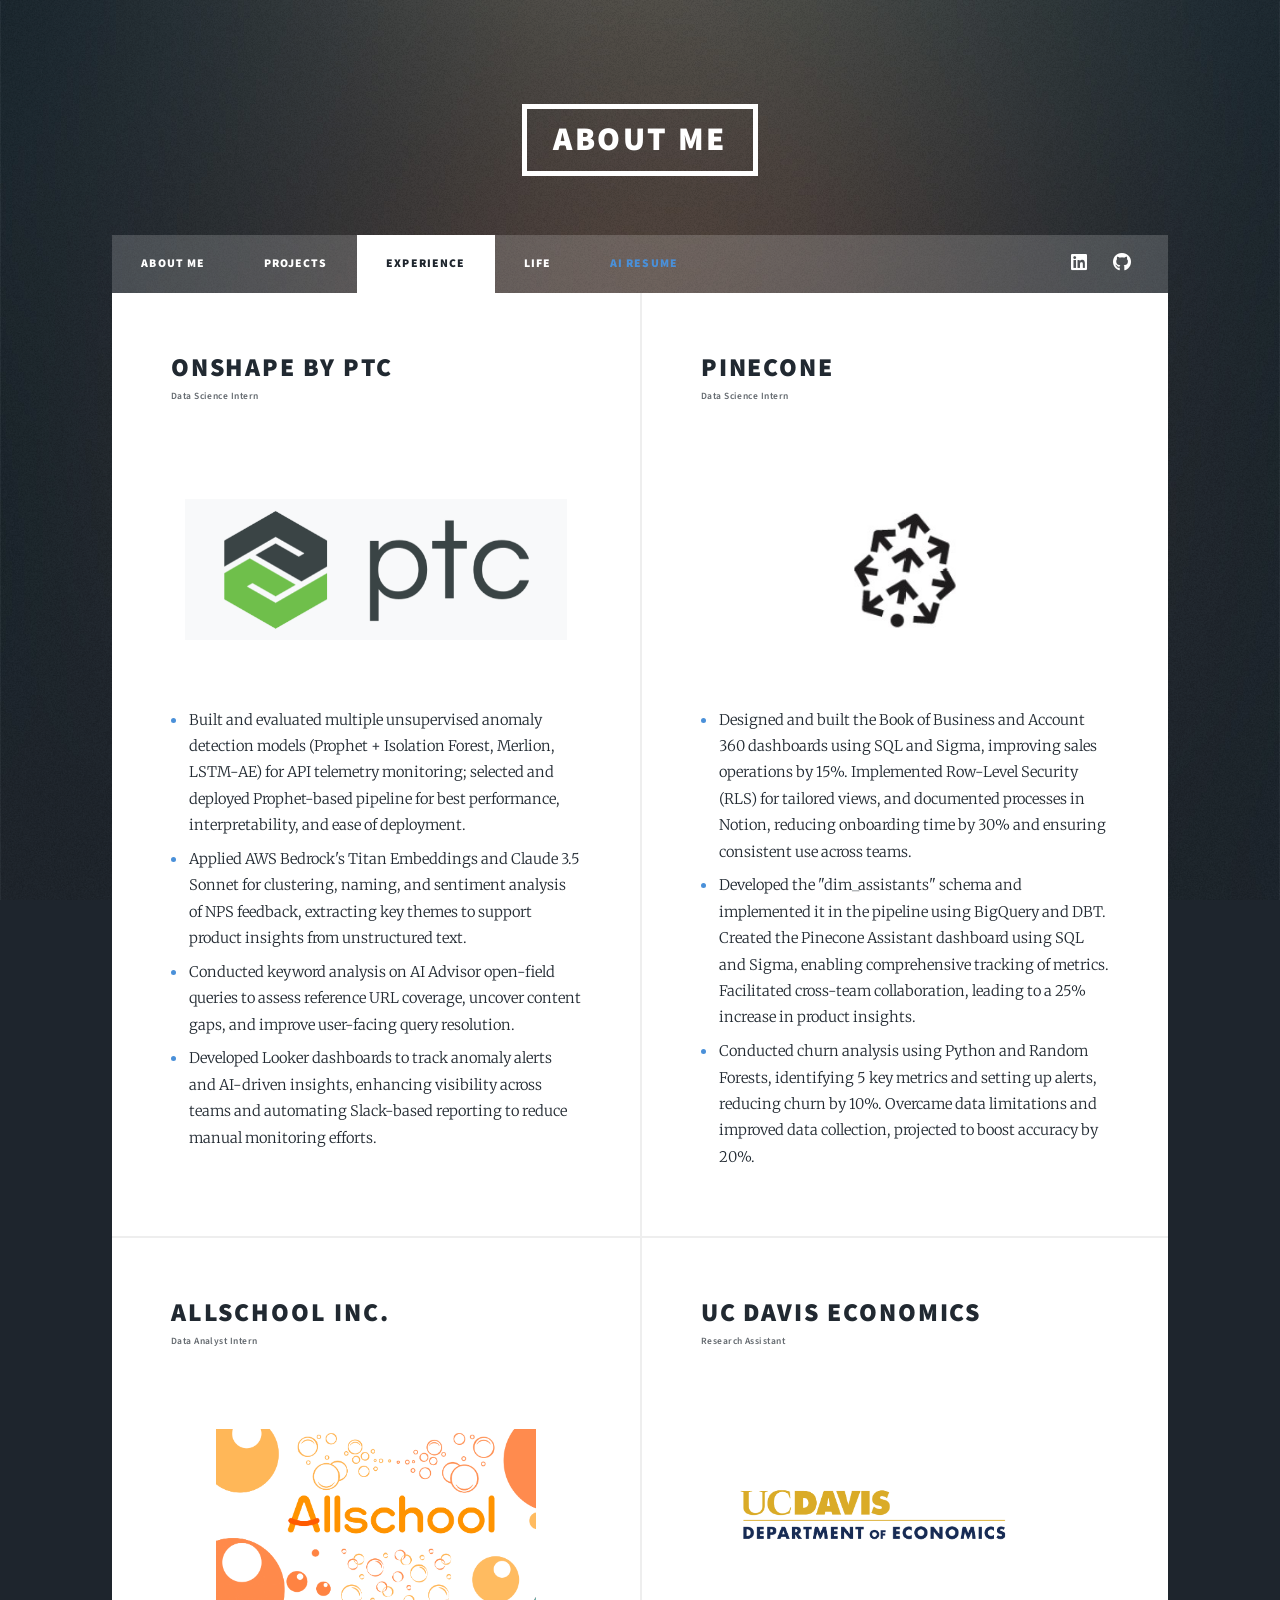
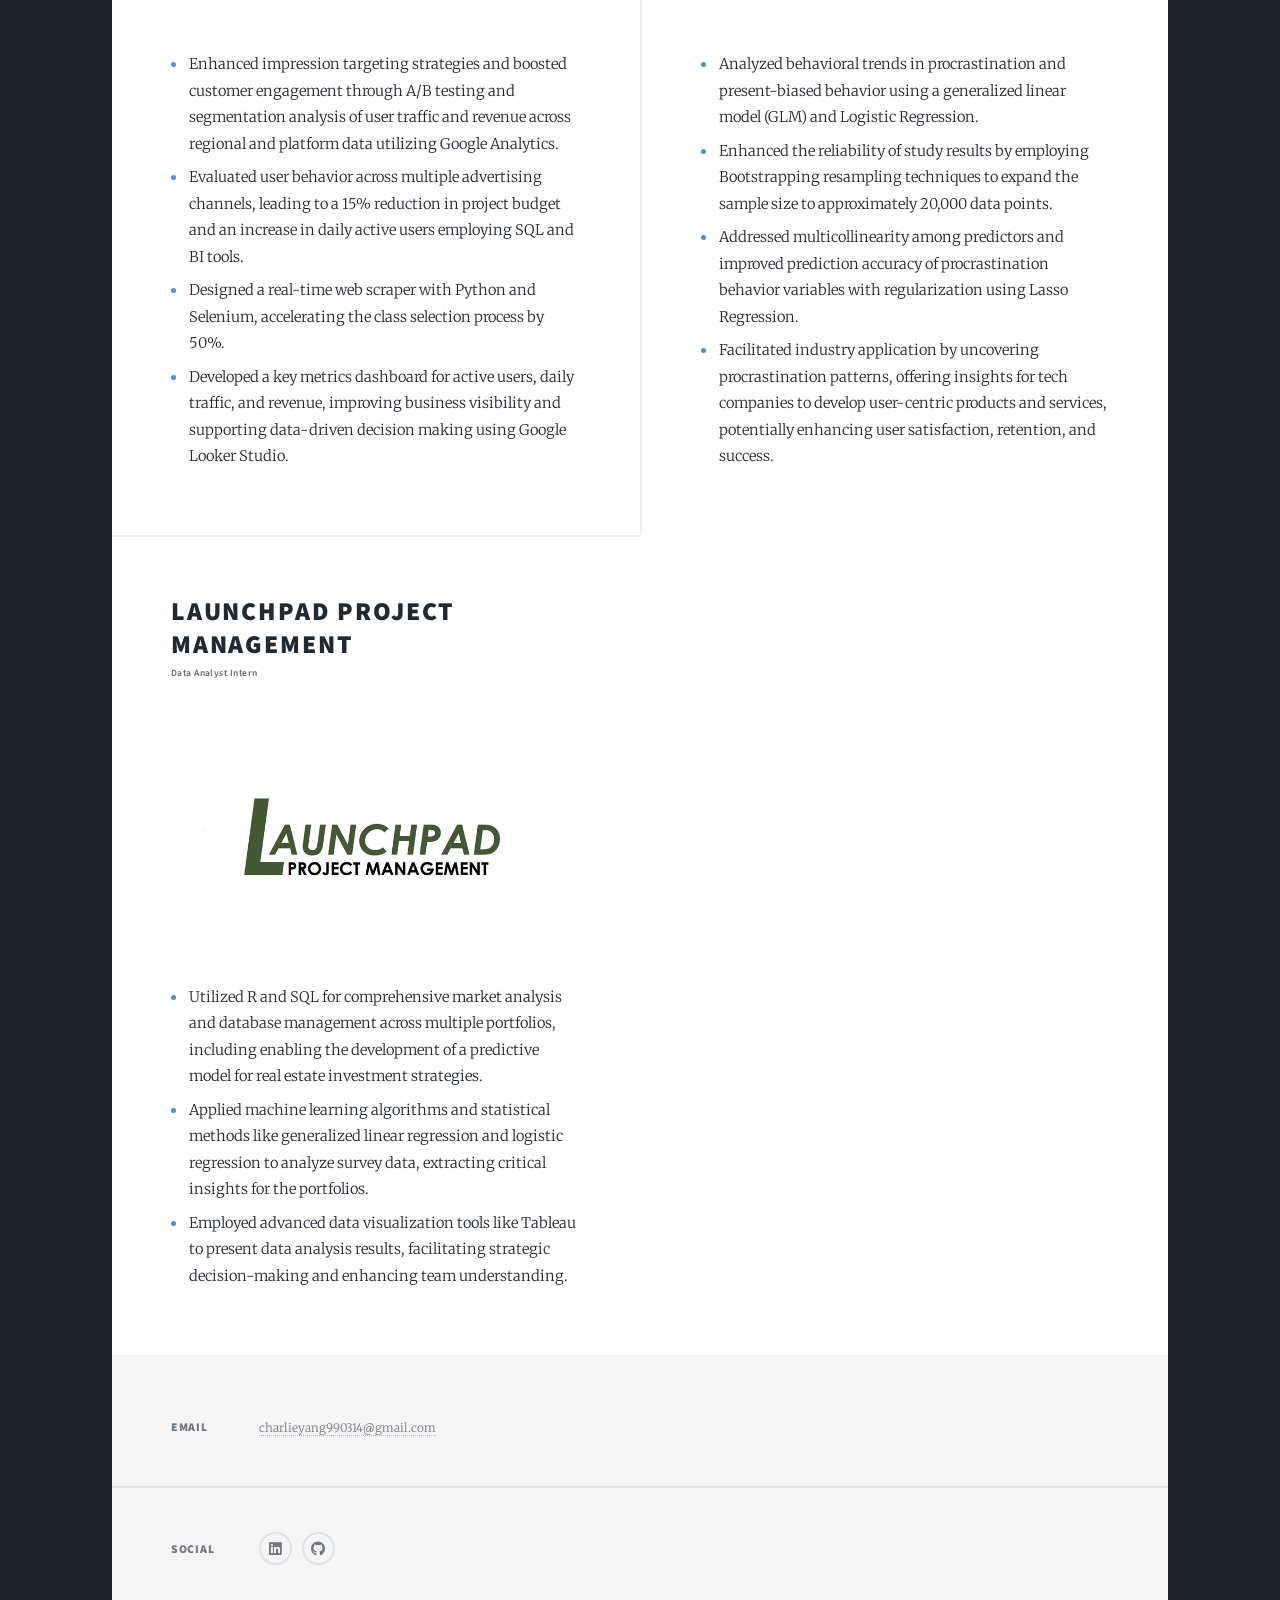
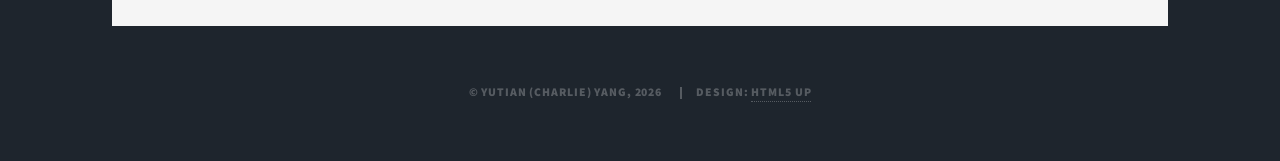
==== commit 73ae7589: "fix: standardize experience logo sizes for consistent row alignment" ====
--- a/experience.html
+++ b/experience.html
@@ -43,7 +43,7 @@
               <h3>Data Science Intern</h3>
             </header>
             <span class="exp-date">June 2025 &ndash; August 2025 &middot; Boston, MA</span>
-            <a href="https://www.linkedin.com/company/ptcinc/" class="image fit"><img src="images/PTC_logo.png" alt="PTC Logo"></a>
+            <a href="https://www.linkedin.com/company/ptcinc/" class="image fit exp-logo"><img src="images/PTC_logo.png" alt="PTC Logo"></a>
             <ul class="experience-bullets">
                 <li>Built and evaluated multiple unsupervised anomaly detection models (Prophet + Isolation Forest, Merlion, LSTM-AE) for API telemetry monitoring; selected and deployed Prophet-based pipeline for best performance, interpretability, and ease of deployment.</li>
                 <li>Applied AWS Bedrock's Titan Embeddings and Claude 3.5 Sonnet for clustering, naming, and sentiment analysis of NPS feedback, extracting key themes to support product insights from unstructured text.</li>
@@ -58,7 +58,7 @@
               <h3>Data Science Intern</h3>
             </header>
             <span class="exp-date">June 2024 &ndash; August 2024 &middot; New York, NY</span>
-            <a href="https://www.linkedin.com/company/pinecone-io/" class="image fit"><img src="images/pinecone.png" alt="Pinecone Logo"></a>
+            <a href="https://www.linkedin.com/company/pinecone-io/" class="image fit exp-logo"><img src="images/pinecone.png" alt="Pinecone Logo"></a>
             <ul class="experience-bullets">
                 <li>Designed and built the Book of Business and Account 360 dashboards using SQL and Sigma, improving sales operations by 15%. Implemented Row-Level Security (RLS) for tailored views, and documented processes in Notion, reducing onboarding time by 30% and ensuring consistent use across teams.</li>
                 <li>Developed the "dim_assistants" schema and implemented it in the pipeline using BigQuery and DBT. Created the Pinecone Assistant dashboard using SQL and Sigma, enabling comprehensive tracking of metrics. Facilitated cross-team collaboration, leading to a 25% increase in product insights.</li>
@@ -72,7 +72,7 @@
               <h3>Data Analyst Intern</h3>
             </header>
             <span class="exp-date">June 2022 &ndash; August 2022 &middot; San Mateo, CA</span>
-            <a href="https://www.linkedin.com/company/allschool/?originalSubdomain=sg" class="image fit"><img src="images/Allschool.png" alt="Allschool Logo"></a>
+            <a href="https://www.linkedin.com/company/allschool/?originalSubdomain=sg" class="image fit exp-logo"><img src="images/Allschool.png" alt="Allschool Logo"></a>
             <ul class="experience-bullets">
                 <li>Enhanced impression targeting strategies and boosted customer engagement through A/B testing and segmentation analysis of user traffic and revenue across regional and platform data utilizing Google Analytics.</li>
                 <li>Evaluated user behavior across multiple advertising channels, leading to a 15% reduction in project budget and an increase in daily active users employing SQL and BI tools.</li>
@@ -87,7 +87,7 @@
               <h3>Research Assistant</h3>
             </header>
             <span class="exp-date">July 2020 &ndash; September 2020 &middot; Davis, CA</span>
-            <a href="https://economics.ucdavis.edu/" class="image fit"><img src="images/UCD Econ.png" alt="UC Davis Economics"></a>
+            <a href="https://economics.ucdavis.edu/" class="image fit exp-logo"><img src="images/UCD Econ.png" alt="UC Davis Economics"></a>
             <ul class="experience-bullets">
                 <li>Analyzed behavioral trends in procrastination and present-biased behavior using a generalized linear model (GLM) and Logistic Regression.</li>
                 <li>Enhanced the reliability of study results by employing Bootstrapping resampling techniques to expand the sample size to approximately 20,000 data points.</li>
@@ -102,7 +102,7 @@
               <h3>Data Analyst Intern</h3>
             </header>
             <span class="exp-date">June 2019 &ndash; September 2019 &middot; Davis, CA</span>
-            <a href="https://www.launchpadprojectmanagement.org/" class="image fit"><img src="images/Launchpad.jpeg" alt="Launchpad Logo"></a>
+            <a href="https://www.launchpadprojectmanagement.org/" class="image fit exp-logo"><img src="images/Launchpad.jpeg" alt="Launchpad Logo"></a>
             <ul class="experience-bullets">
                 <li>Utilized R and SQL for comprehensive market analysis and database management across multiple portfolios, including enabling the development of a predictive model for real estate investment strategies.</li>
                 <li>Applied machine learning algorithms and statistical methods like generalized linear regression and logistic regression to analyze survey data, extracting critical insights for the portfolios.</li>
--- a/assets/css/custom.css
+++ b/assets/css/custom.css
@@ -79,6 +79,22 @@
   height: 5px;
   border-radius: 50%;
   background: var(--accent);
+}
+
+/* ---------- Experience: uniform image containers ---------- */
+.posts article .image.fit.exp-logo {
+  height: 200px;
+  overflow: hidden;
+  display: flex;
+  align-items: center;
+  justify-content: center;
+  background: #fff;
+}
+.posts article .image.fit.exp-logo img {
+  width: 100%;
+  height: 100%;
+  object-fit: contain;
+  padding: 1rem;
 }
 
 /* ---------- Experience: card layout consistency ---------- */
